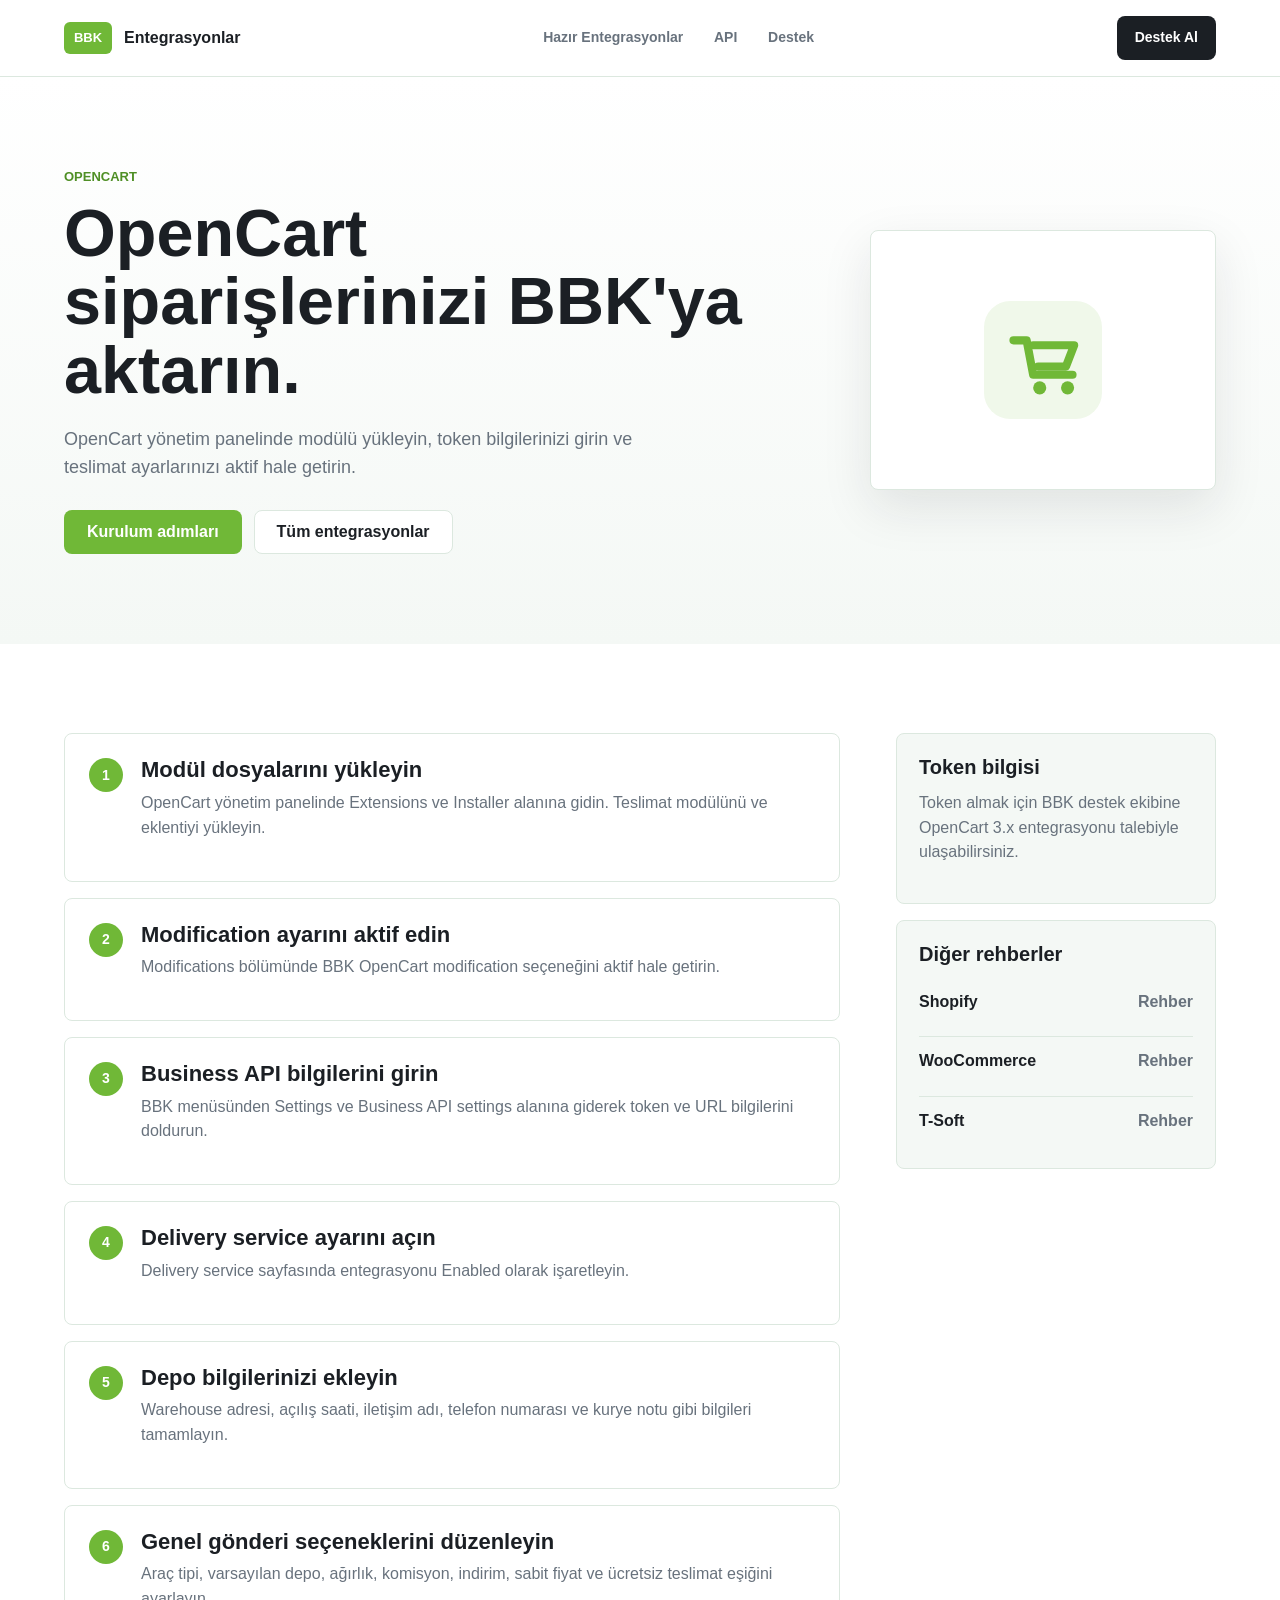
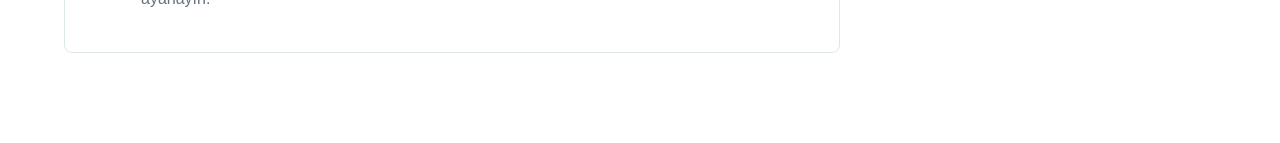
==== opencart.html @ 5afe287a "Add files via upload" ====
<!doctype html>
<html lang="tr">
  <head>
    <meta charset="UTF-8" />
    <meta name="viewport" content="width=device-width, initial-scale=1.0" />
    <title>OpenCart Kurulum Rehberi | BBK Entegrasyonlar</title>
    <meta name="description" content="OpenCart mağazanızı BBK ile bağlamak için sade kurulum rehberi." />
    <link rel="stylesheet" href="styles.css" />
  </head>
  <body>
    <header class="site-header">
      <a class="brand" href="index.html" aria-label="BBK Entegrasyonlar ana sayfa">
        <span class="brand-mark">BBK</span>
        <span>Entegrasyonlar</span>
      </a>
      <nav class="main-nav" aria-label="Ana navigasyon">
        <a href="index.html#ready-integrations">Hazır Entegrasyonlar</a>
        <a href="index.html#api">API</a>
        <a href="index.html#support">Destek</a>
      </nav>
      <a class="header-action" href="index.html#support">Destek Al</a>
    </header>

    <main>
      <section class="guide-hero">
        <div class="guide-hero-copy">
          <p class="eyebrow">OpenCart</p>
          <h1>OpenCart siparişlerinizi BBK'ya aktarın.</h1>
          <p class="hero-lede">
            OpenCart yönetim panelinde modülü yükleyin, token bilgilerinizi girin ve
            teslimat ayarlarınızı aktif hale getirin.
          </p>
          <div class="hero-actions">
            <a class="button primary" href="#steps">Kurulum adımları</a>
            <a class="button secondary" href="index.html">Tüm entegrasyonlar</a>
          </div>
        </div>
        <div class="guide-logo-card">
          <img src="assets/logos/opencart.svg" alt="OpenCart" />
        </div>
      </section>

      <section class="guide-layout" id="steps">
        <ol class="guide-steps">
          <li>
            <h2>Modül dosyalarını yükleyin</h2>
            <p>OpenCart yönetim panelinde Extensions ve Installer alanına gidin. Teslimat modülünü ve eklentiyi yükleyin.</p>
          </li>
          <li>
            <h2>Modification ayarını aktif edin</h2>
            <p>Modifications bölümünde BBK OpenCart modification seçeneğini aktif hale getirin.</p>
          </li>
          <li>
            <h2>Business API bilgilerini girin</h2>
            <p>BBK menüsünden Settings ve Business API settings alanına giderek token ve URL bilgilerini doldurun.</p>
          </li>
          <li>
            <h2>Delivery service ayarını açın</h2>
            <p>Delivery service sayfasında entegrasyonu Enabled olarak işaretleyin.</p>
          </li>
          <li>
            <h2>Depo bilgilerinizi ekleyin</h2>
            <p>Warehouse adresi, açılış saati, iletişim adı, telefon numarası ve kurye notu gibi bilgileri tamamlayın.</p>
          </li>
          <li>
            <h2>Genel gönderi seçeneklerini düzenleyin</h2>
            <p>Araç tipi, varsayılan depo, ağırlık, komisyon, indirim, sabit fiyat ve ücretsiz teslimat eşiğini ayarlayın.</p>
          </li>
        </ol>
        <aside class="guide-side">
          <div class="guide-note">
            <h2>Token bilgisi</h2>
            <p>Token almak için BBK destek ekibine OpenCart 3.x entegrasyonu talebiyle ulaşabilirsiniz.</p>
          </div>
          <div class="related-guides">
            <h2>Diğer rehberler</h2>
            <nav aria-label="Diğer rehberler">
              <a href="shopify.html">Shopify <span>Rehber</span></a>
              <a href="woocommerce.html">WooCommerce <span>Rehber</span></a>
              <a href="t-soft.html">T-Soft <span>Rehber</span></a>
            </nav>
          </div>
        </aside>
      </section>
    </main>
  </body>
</html>
---- styles.css ----
:root {
  --ink: #1b1f24;
  --muted: #68727d;
  --paper: #ffffff;
  --soft: #f4f8f5;
  --line: #dce8df;
  --green: #70B837;
  --green-dark: #4f8f25;
  --green-soft: #f0f8ea;
  --shadow: 0 18px 50px rgba(26, 31, 36, 0.1);
}

* {
  box-sizing: border-box;
}

html {
  scroll-behavior: smooth;
}

body {
  margin: 0;
  color: var(--ink);
  background: var(--soft);
  font-family: Arial, Helvetica, sans-serif;
  line-height: 1.55;
}

a {
  color: inherit;
  text-decoration: none;
}

.site-header {
  position: sticky;
  top: 0;
  z-index: 10;
  display: flex;
  align-items: center;
  justify-content: space-between;
  gap: 24px;
  min-height: 74px;
  padding: 16px clamp(20px, 5vw, 72px);
  border-bottom: 1px solid var(--line);
  background: rgba(255, 255, 255, 0.94);
  backdrop-filter: blur(12px);
}

.brand {
  display: inline-flex;
  align-items: center;
  gap: 12px;
  font-weight: 800;
  white-space: nowrap;
}

.brand-mark {
  display: grid;
  width: 48px;
  height: 32px;
  place-items: center;
  border-radius: 6px;
  background: var(--green);
  color: #fff;
  font-size: 13px;
}

.main-nav {
  display: flex;
  gap: clamp(16px, 2.4vw, 32px);
  color: var(--muted);
  font-size: 14px;
  font-weight: 700;
}

.main-nav a:hover {
  color: var(--ink);
}

.header-action,
.button {
  display: inline-flex;
  min-height: 44px;
  align-items: center;
  justify-content: center;
  border-radius: 8px;
  font-weight: 800;
}

.header-action {
  padding: 0 18px;
  background: var(--ink);
  color: #fff;
  font-size: 14px;
}

.button {
  padding: 0 22px;
  border: 1px solid transparent;
}

.button.primary {
  background: var(--green);
  color: #fff;
}

.button.secondary {
  border-color: var(--line);
  background: #fff;
}

.hero {
  display: grid;
  grid-template-columns: minmax(0, 0.98fr) minmax(320px, 0.72fr);
  gap: clamp(32px, 6vw, 82px);
  align-items: center;
  padding: clamp(52px, 8vw, 112px) clamp(20px, 5vw, 72px);
  background: linear-gradient(180deg, #fff 0%, var(--soft) 100%);
}

.hero-copy {
  max-width: 720px;
}

.eyebrow {
  margin: 0 0 12px;
  color: var(--green-dark);
  font-size: 13px;
  font-weight: 800;
  letter-spacing: 0;
  text-transform: uppercase;
}

h1,
h2,
p {
  margin-top: 0;
}

h1 {
  max-width: 680px;
  margin-bottom: 22px;
  font-size: clamp(40px, 5.2vw, 72px);
  line-height: 1.03;
  letter-spacing: 0;
}

h2 {
  margin-bottom: 16px;
  font-size: clamp(28px, 3.5vw, 44px);
  line-height: 1.12;
  letter-spacing: 0;
}

.hero-lede,
.section-heading p,
.api-copy p,
.support p {
  color: var(--muted);
  font-size: 18px;
}

.hero-lede {
  max-width: 620px;
  margin-bottom: 28px;
}

.hero-actions {
  display: flex;
  flex-wrap: wrap;
  gap: 12px;
}

.hero-panel,
.integration-card,
.api-card {
  border: 1px solid var(--line);
  border-radius: 8px;
  background: var(--paper);
  box-shadow: var(--shadow);
}

.hero-panel {
  padding: 24px;
}

.panel-header {
  display: flex;
  justify-content: space-between;
  gap: 16px;
  margin-bottom: 20px;
  padding-bottom: 18px;
  border-bottom: 1px solid var(--line);
}

.panel-header span {
  color: var(--muted);
  font-size: 14px;
  font-weight: 700;
}

.panel-header strong {
  color: var(--green);
}

.hero-panel ul {
  display: grid;
  gap: 12px;
  margin: 0;
  padding: 0;
  list-style: none;
}

.hero-panel li a {
  display: flex;
  align-items: center;
  justify-content: space-between;
  gap: 16px;
  padding: 14px;
  border-radius: 8px;
  background: var(--green-soft);
  transition: transform 0.18s ease;
}

.hero-panel li a:hover {
  transform: translateY(-1px);
}

.hero-panel li span {
  font-weight: 800;
}

.hero-panel small {
  color: var(--muted);
  text-align: right;
}

.ready-integrations,
.api-section,
.support {
  padding: clamp(58px, 8vw, 96px) clamp(20px, 5vw, 72px);
}

.ready-integrations {
  background: #fff;
}

.section-heading {
  max-width: 760px;
  margin-bottom: 32px;
}

.integration-grid {
  display: grid;
  grid-template-columns: repeat(4, minmax(0, 1fr));
  gap: 16px;
}

.integration-card {
  display: block;
  min-height: 190px;
  padding: 24px;
  transition: border-color 0.18s ease, transform 0.18s ease;
}

.integration-card:hover {
  border-color: rgba(112, 184, 55, 0.36);
  transform: translateY(-2px);
}

.integration-card img {
  display: block;
  width: 54px;
  height: 54px;
  margin-bottom: 28px;
}

.integration-grid strong {
  display: block;
  margin-bottom: 10px;
  font-size: 24px;
}

.integration-grid span,
.api-card p {
  color: var(--muted);
}

.api-section {
  display: grid;
  grid-template-columns: minmax(0, 0.8fr) minmax(320px, 0.5fr);
  gap: clamp(28px, 5vw, 72px);
  align-items: center;
  background: var(--soft);
}

.api-copy {
  max-width: 660px;
}

.api-card {
  padding: 28px;
}

.api-card span {
  display: inline-flex;
  margin-bottom: 34px;
  padding: 7px 10px;
  border-radius: 6px;
  background: var(--green-soft);
  color: var(--green);
  font-size: 13px;
  font-weight: 800;
}

.api-card strong {
  display: block;
  margin-bottom: 10px;
  font-size: 28px;
}

.api-card p {
  margin-bottom: 24px;
}

.support {
  display: flex;
  align-items: center;
  justify-content: space-between;
  gap: 28px;
  background: #fff;
}

.support div {
  max-width: 740px;
}

.guide-hero {
  display: grid;
  grid-template-columns: minmax(0, 0.9fr) minmax(280px, 0.42fr);
  gap: clamp(28px, 5vw, 72px);
  align-items: center;
  padding: clamp(48px, 7vw, 92px) clamp(20px, 5vw, 72px);
  background: linear-gradient(180deg, #fff 0%, var(--soft) 100%);
}

.guide-hero-copy {
  max-width: 760px;
}

.guide-hero h1 {
  max-width: 760px;
}

.guide-logo-card {
  display: grid;
  min-height: 260px;
  place-items: center;
  border: 1px solid var(--line);
  border-radius: 8px;
  background: #fff;
  box-shadow: var(--shadow);
}

.guide-logo-card img {
  width: 118px;
  height: 118px;
}

.guide-layout {
  display: grid;
  grid-template-columns: minmax(0, 1fr) 320px;
  gap: clamp(28px, 5vw, 56px);
  align-items: start;
  padding: clamp(54px, 7vw, 90px) clamp(20px, 5vw, 72px);
  background: #fff;
}

.guide-steps {
  display: grid;
  gap: 16px;
  margin: 0;
  padding: 0;
  list-style: none;
  counter-reset: steps;
}

.guide-steps li {
  position: relative;
  padding: 24px 24px 24px 76px;
  border: 1px solid var(--line);
  border-radius: 8px;
  background: #fff;
}

.guide-steps li::before {
  position: absolute;
  top: 24px;
  left: 24px;
  display: grid;
  width: 34px;
  height: 34px;
  place-items: center;
  border-radius: 50%;
  background: var(--green);
  color: #fff;
  content: counter(steps);
  counter-increment: steps;
  font-size: 14px;
  font-weight: 800;
}

.guide-steps h2 {
  margin-bottom: 8px;
  font-size: 22px;
}

.guide-steps p,
.guide-note p,
.related-guides a span {
  color: var(--muted);
}

.guide-side {
  display: grid;
  gap: 16px;
}

.guide-note,
.related-guides {
  padding: 22px;
  border: 1px solid var(--line);
  border-radius: 8px;
  background: var(--soft);
}

.guide-note h2,
.related-guides h2 {
  margin-bottom: 12px;
  font-size: 20px;
}

.related-guides nav {
  display: grid;
  gap: 10px;
}

.related-guides a {
  display: flex;
  align-items: center;
  justify-content: space-between;
  gap: 12px;
  padding: 12px 0;
  border-top: 1px solid var(--line);
  font-weight: 800;
}

.related-guides a:first-child {
  border-top: 0;
}

.site-footer {
  display: flex;
  align-items: center;
  justify-content: space-between;
  gap: 20px;
  padding: 28px clamp(20px, 5vw, 72px);
  border-top: 1px solid var(--line);
  background: var(--ink);
  color: #fff;
}

.site-footer span {
  font-weight: 800;
}

.site-footer nav {
  display: flex;
  gap: 22px;
  color: rgba(255, 255, 255, 0.74);
  font-size: 14px;
}

@media (max-width: 980px) {
  .hero,
  .api-section,
  .guide-hero,
  .guide-layout {
    grid-template-columns: 1fr;
  }

  .integration-grid {
    grid-template-columns: repeat(2, minmax(0, 1fr));
  }
}

@media (max-width: 720px) {
  .site-header {
    position: static;
    align-items: stretch;
    flex-direction: column;
  }

  .main-nav {
    overflow-x: auto;
    padding-bottom: 4px;
  }

  .header-action,
  .button,
  .support .button {
    width: 100%;
  }

  h1 {
    font-size: 42px;
  }

  .hero-actions,
  .support,
  .site-footer {
    align-items: stretch;
    flex-direction: column;
  }

  .integration-grid {
    grid-template-columns: 1fr;
  }

  .hero-panel li a {
    align-items: flex-start;
    flex-direction: column;
    gap: 4px;
  }

  .hero-panel small {
    text-align: left;
  }

  .site-footer nav {
    flex-wrap: wrap;
  }

  .guide-steps li {
    padding: 72px 20px 22px;
  }

  .guide-steps li::before {
    left: 20px;
  }
}
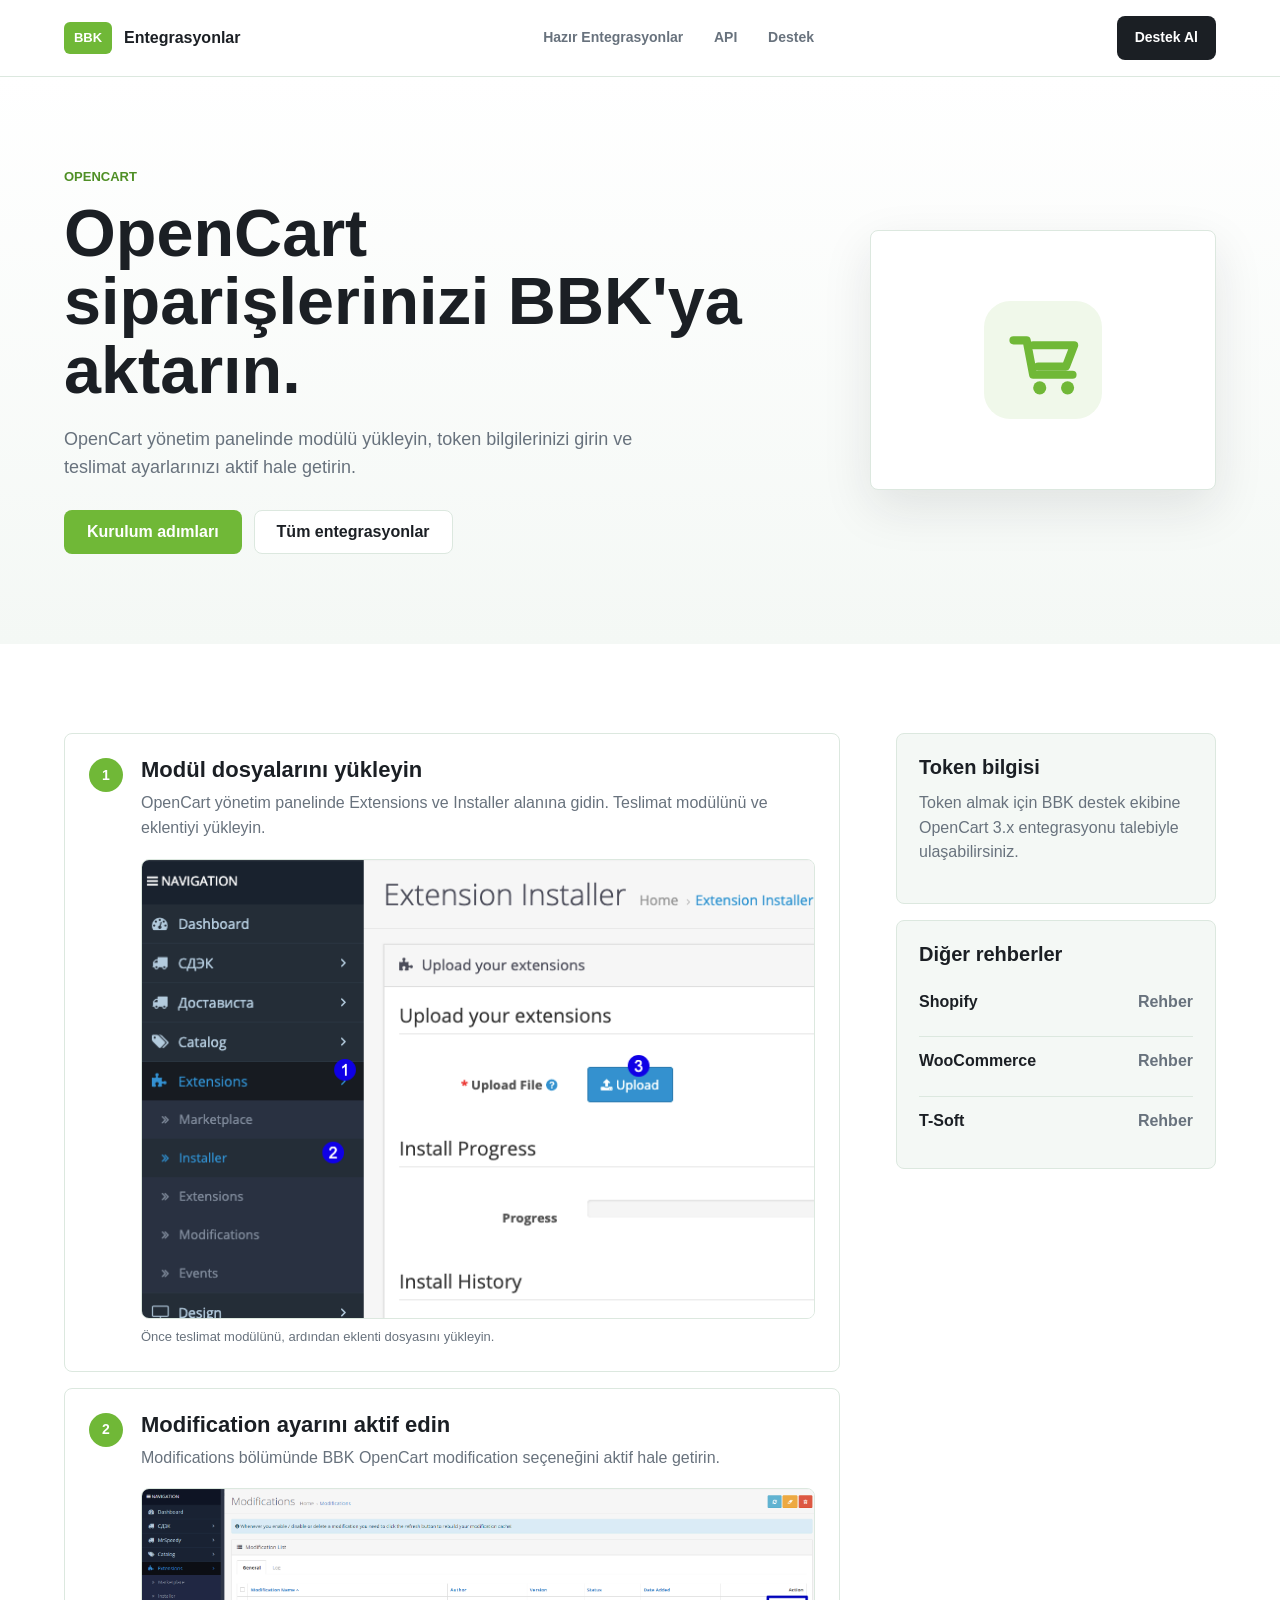
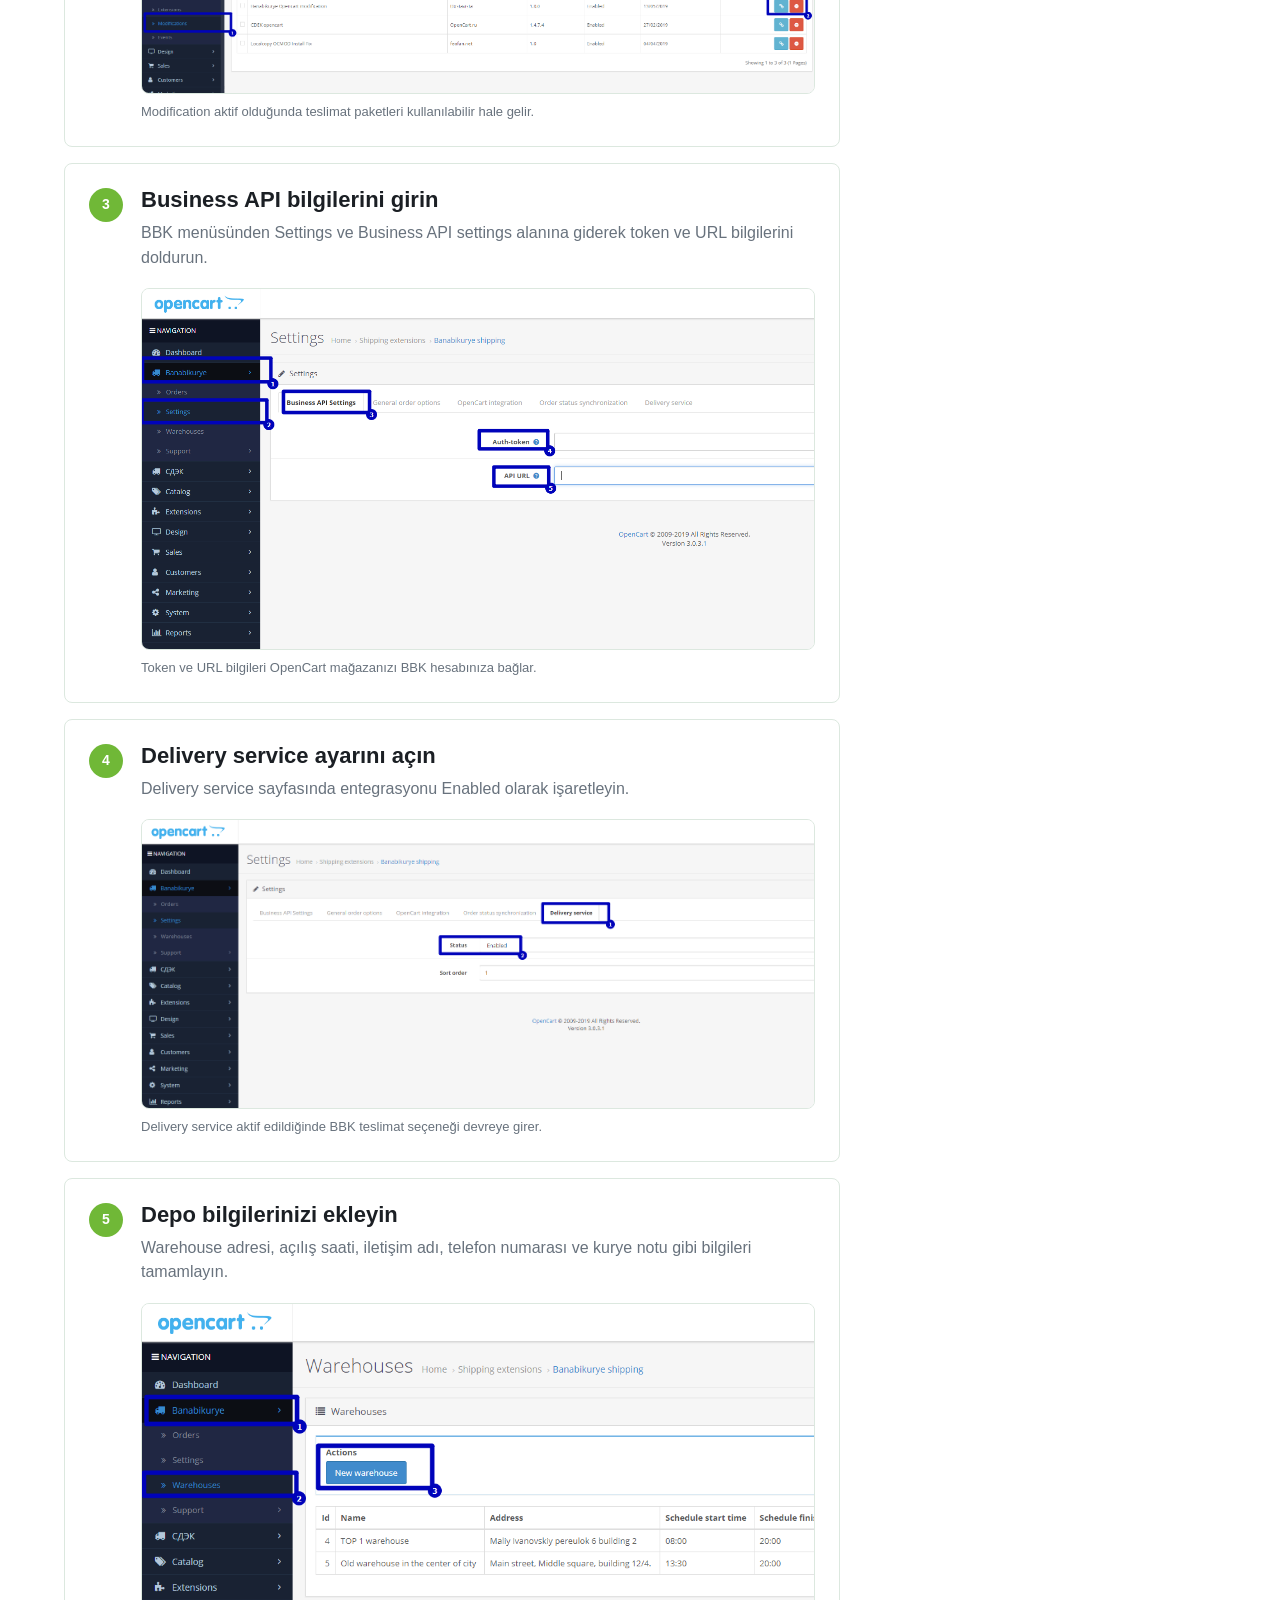
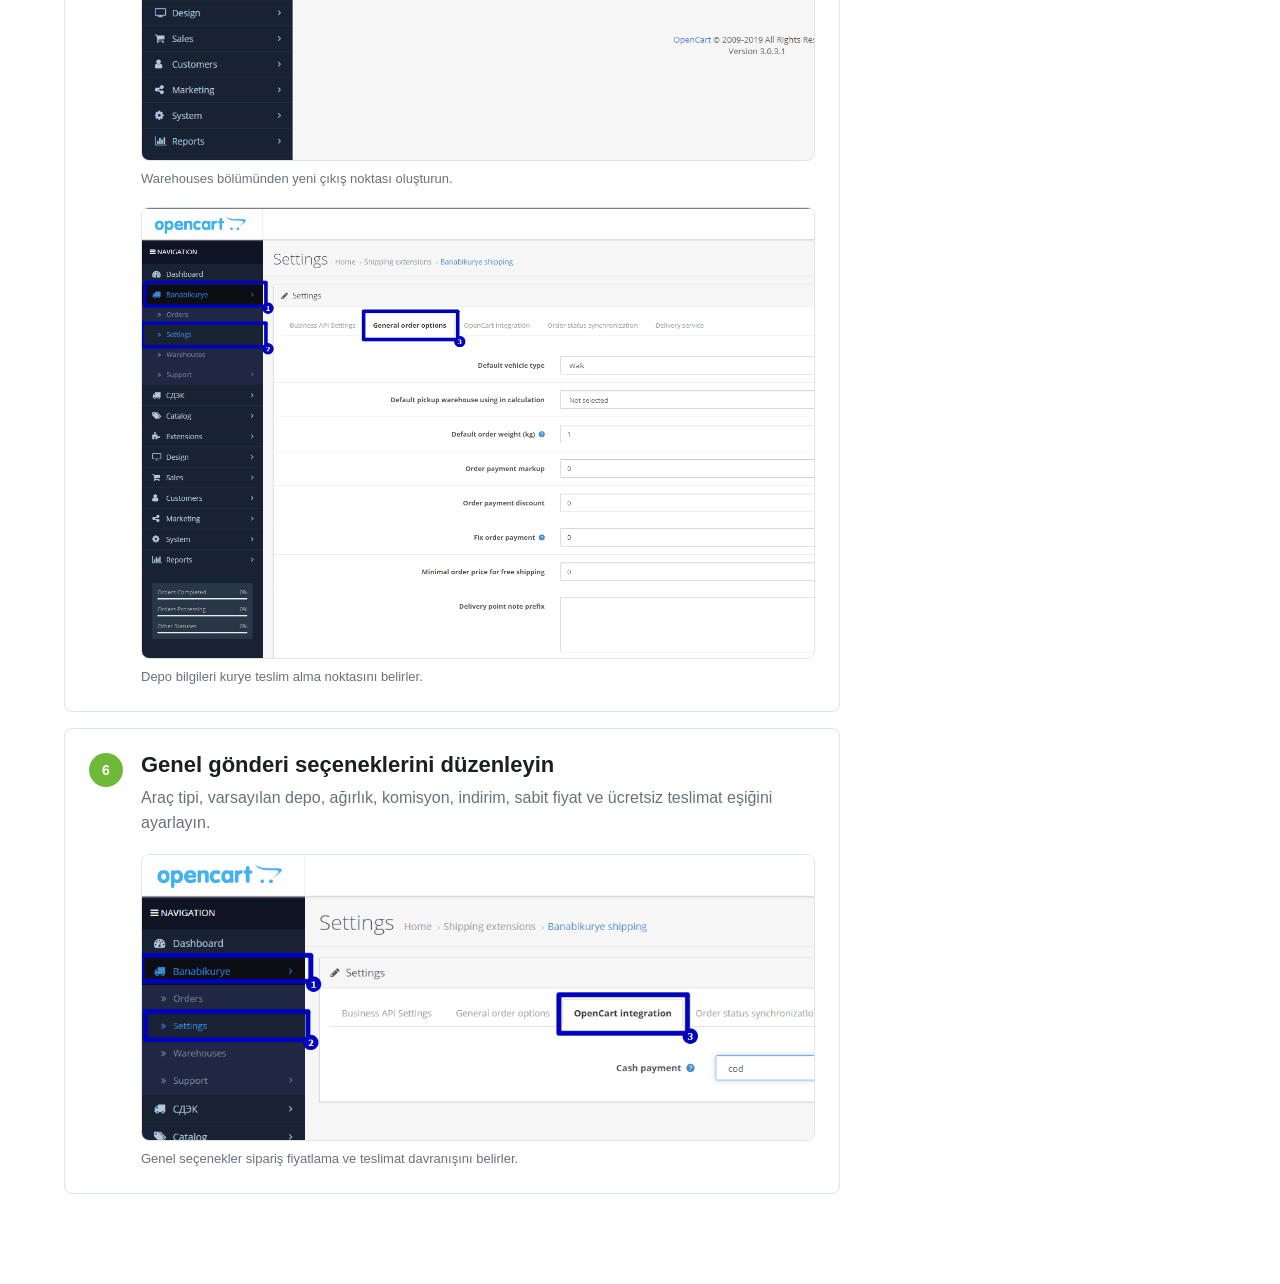
==== commit 9197f634: "Add files via upload" ====
--- a/opencart.html
+++ b/opencart.html
@@ -45,26 +45,54 @@
           <li>
             <h2>Modül dosyalarını yükleyin</h2>
             <p>OpenCart yönetim panelinde Extensions ve Installer alanına gidin. Teslimat modülünü ve eklentiyi yükleyin.</p>
+            <figure class="step-image">
+              <img src="assets/guides/opencart-01-installer.png" alt="OpenCart Extensions ve Installer ekranı" />
+              <figcaption>Önce teslimat modülünü, ardından eklenti dosyasını yükleyin.</figcaption>
+            </figure>
           </li>
           <li>
             <h2>Modification ayarını aktif edin</h2>
             <p>Modifications bölümünde BBK OpenCart modification seçeneğini aktif hale getirin.</p>
+            <figure class="step-image">
+              <img src="assets/guides/opencart-02-modification.png" alt="OpenCart Banabikurye modification aktif etme ekranı" />
+              <figcaption>Modification aktif olduğunda teslimat paketleri kullanılabilir hale gelir.</figcaption>
+            </figure>
           </li>
           <li>
             <h2>Business API bilgilerini girin</h2>
             <p>BBK menüsünden Settings ve Business API settings alanına giderek token ve URL bilgilerini doldurun.</p>
+            <figure class="step-image">
+              <img src="assets/guides/opencart-03-api-settings.png" alt="OpenCart Banabikurye Business API settings ekranı" />
+              <figcaption>Token ve URL bilgileri OpenCart mağazanızı BBK hesabınıza bağlar.</figcaption>
+            </figure>
           </li>
           <li>
             <h2>Delivery service ayarını açın</h2>
             <p>Delivery service sayfasında entegrasyonu Enabled olarak işaretleyin.</p>
+            <figure class="step-image">
+              <img src="assets/guides/opencart-04-delivery-service.png" alt="OpenCart Delivery service Enabled ekranı" />
+              <figcaption>Delivery service aktif edildiğinde BBK teslimat seçeneği devreye girer.</figcaption>
+            </figure>
           </li>
           <li>
             <h2>Depo bilgilerinizi ekleyin</h2>
             <p>Warehouse adresi, açılış saati, iletişim adı, telefon numarası ve kurye notu gibi bilgileri tamamlayın.</p>
+            <figure class="step-image">
+              <img src="assets/guides/opencart-05-warehouses.png" alt="OpenCart Banabikurye warehouses ekranı" />
+              <figcaption>Warehouses bölümünden yeni çıkış noktası oluşturun.</figcaption>
+            </figure>
+            <figure class="step-image">
+              <img src="assets/guides/opencart-06-new-warehouse.png" alt="OpenCart new warehouse depo bilgileri ekranı" />
+              <figcaption>Depo bilgileri kurye teslim alma noktasını belirler.</figcaption>
+            </figure>
           </li>
           <li>
             <h2>Genel gönderi seçeneklerini düzenleyin</h2>
             <p>Araç tipi, varsayılan depo, ağırlık, komisyon, indirim, sabit fiyat ve ücretsiz teslimat eşiğini ayarlayın.</p>
+            <figure class="step-image">
+              <img src="assets/guides/opencart-07-general-options.png" alt="OpenCart gönderi genel seçenekleri ekranı" />
+              <figcaption>Genel seçenekler sipariş fiyatlama ve teslimat davranışını belirler.</figcaption>
+            </figure>
           </li>
         </ol>
         <aside class="guide-side">
--- a/styles.css
+++ b/styles.css
@@ -421,6 +421,26 @@
   color: var(--muted);
 }
 
+.step-image {
+  margin: 18px 0 0;
+}
+
+.step-image img {
+  display: block;
+  width: 100%;
+  max-height: 560px;
+  object-fit: contain;
+  border: 1px solid var(--line);
+  border-radius: 8px;
+  background: #fff;
+}
+
+.step-image figcaption {
+  margin-top: 8px;
+  color: var(--muted);
+  font-size: 13px;
+}
+
 .guide-side {
   display: grid;
   gap: 16px;
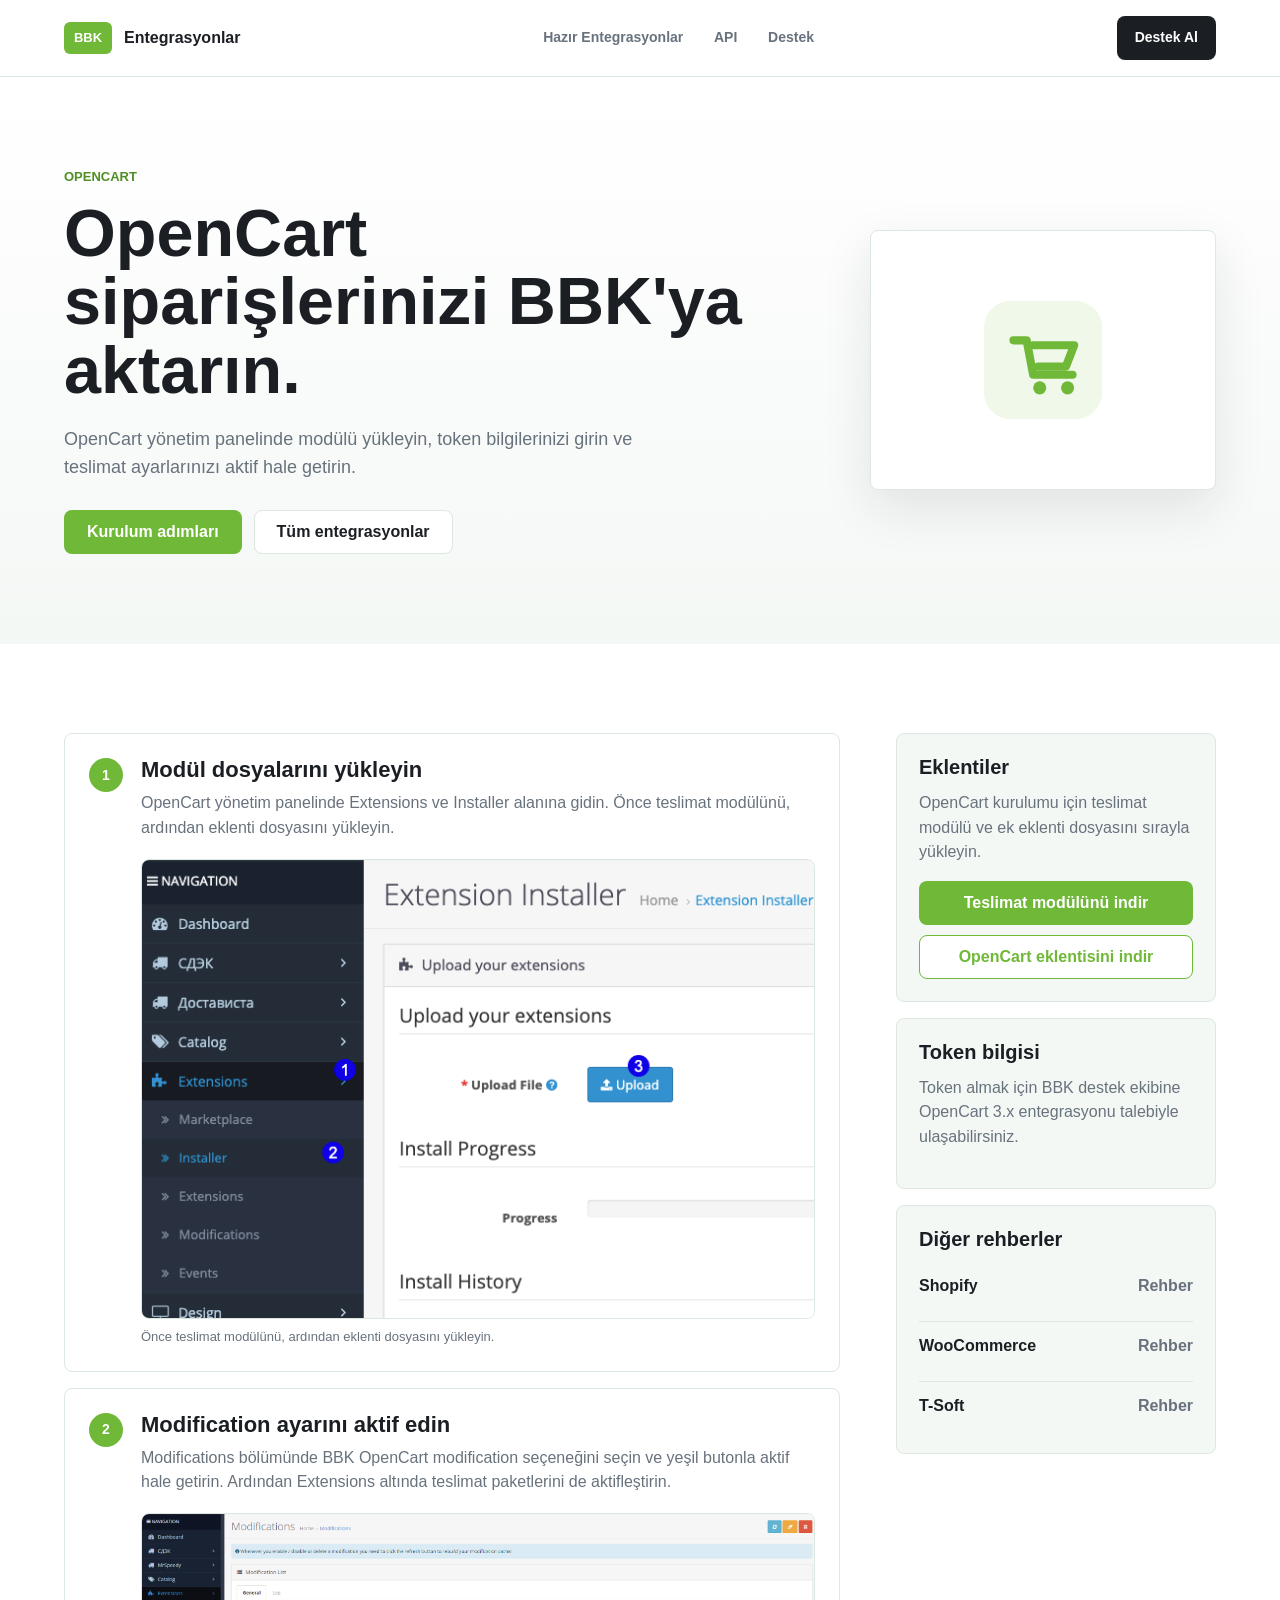
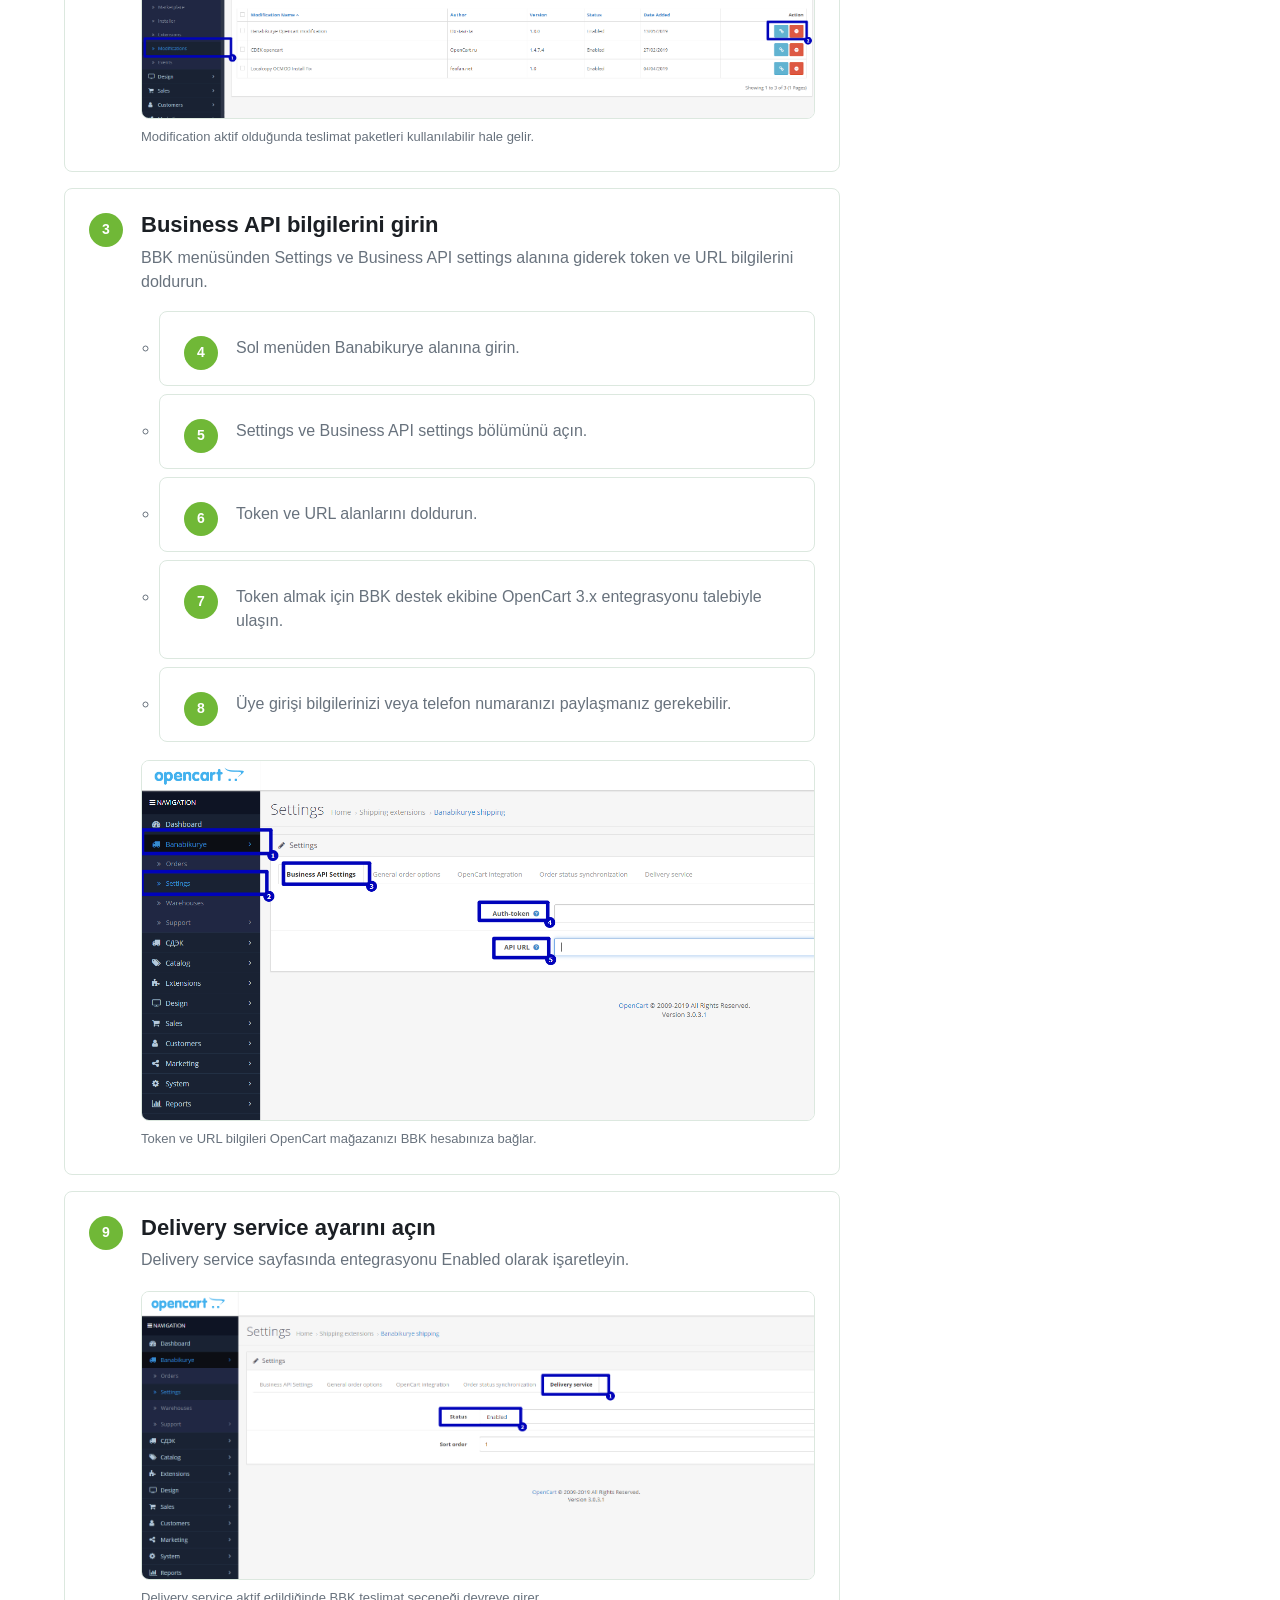
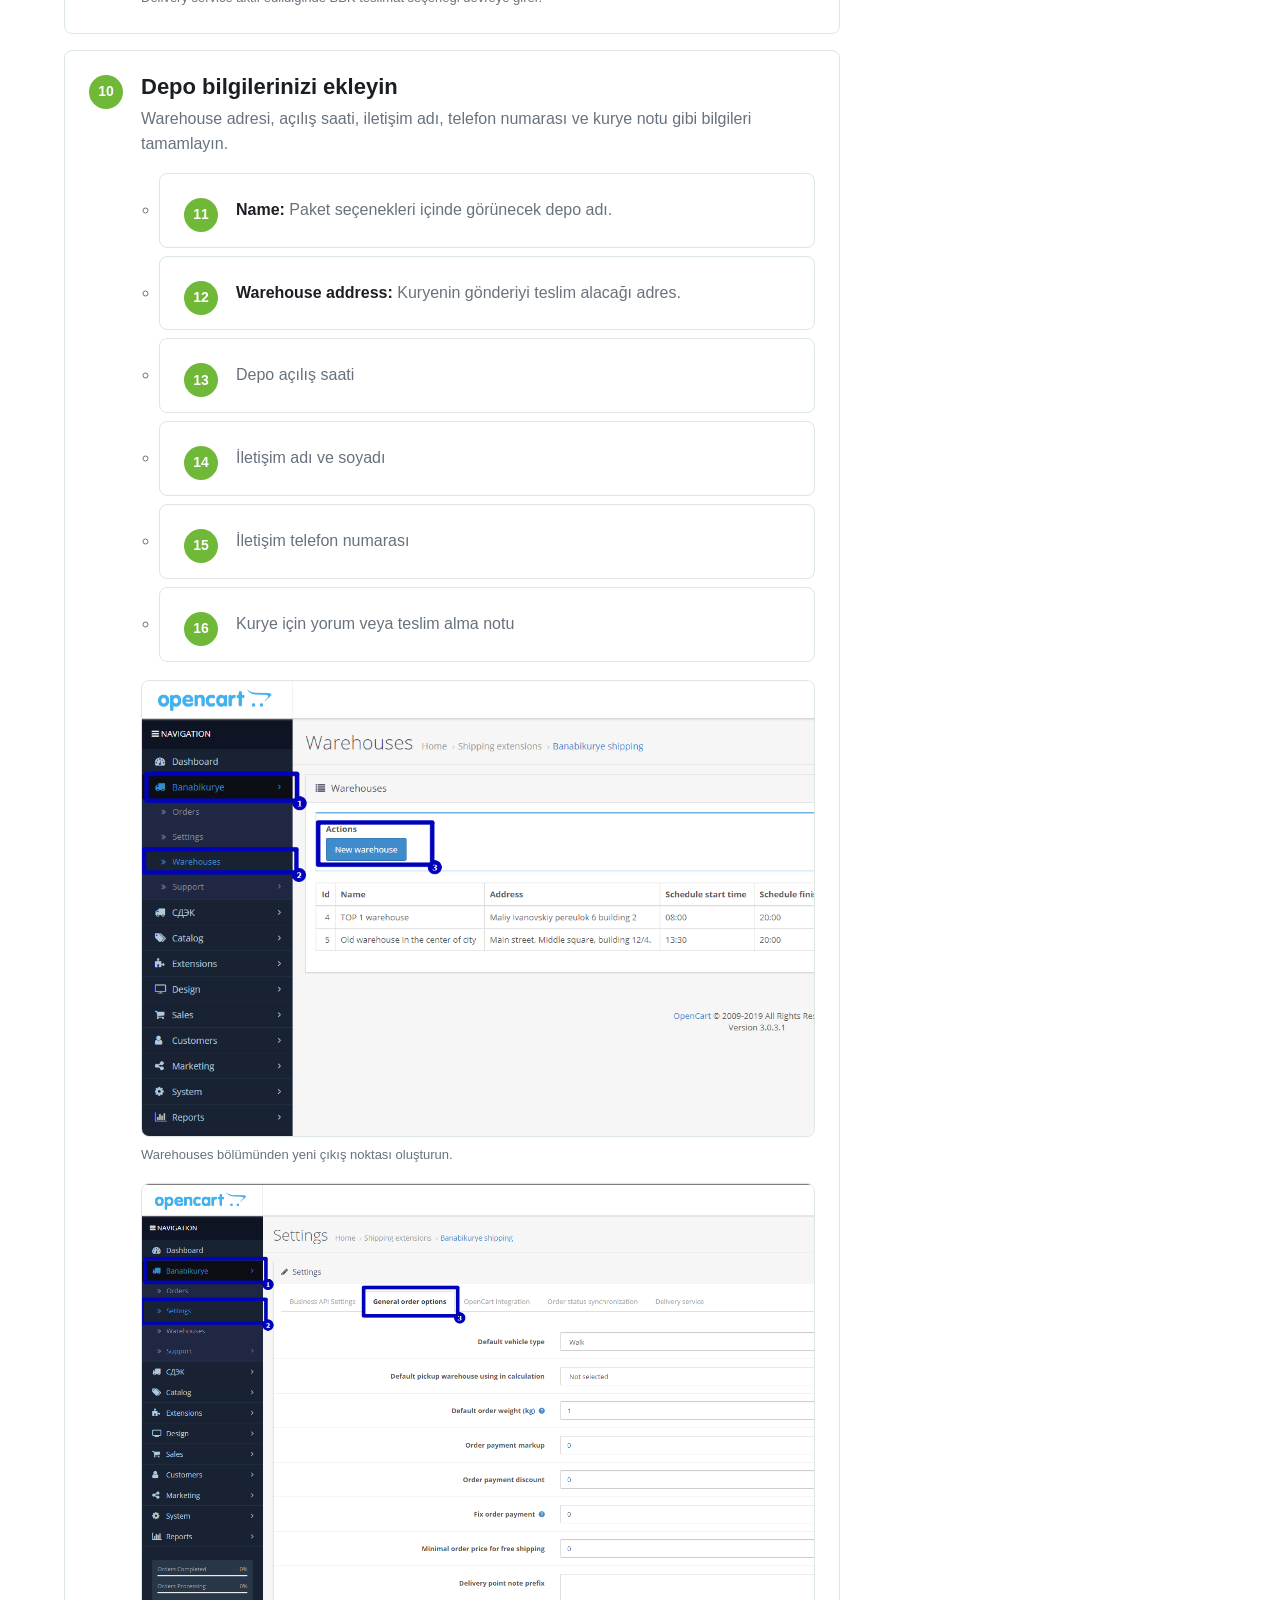
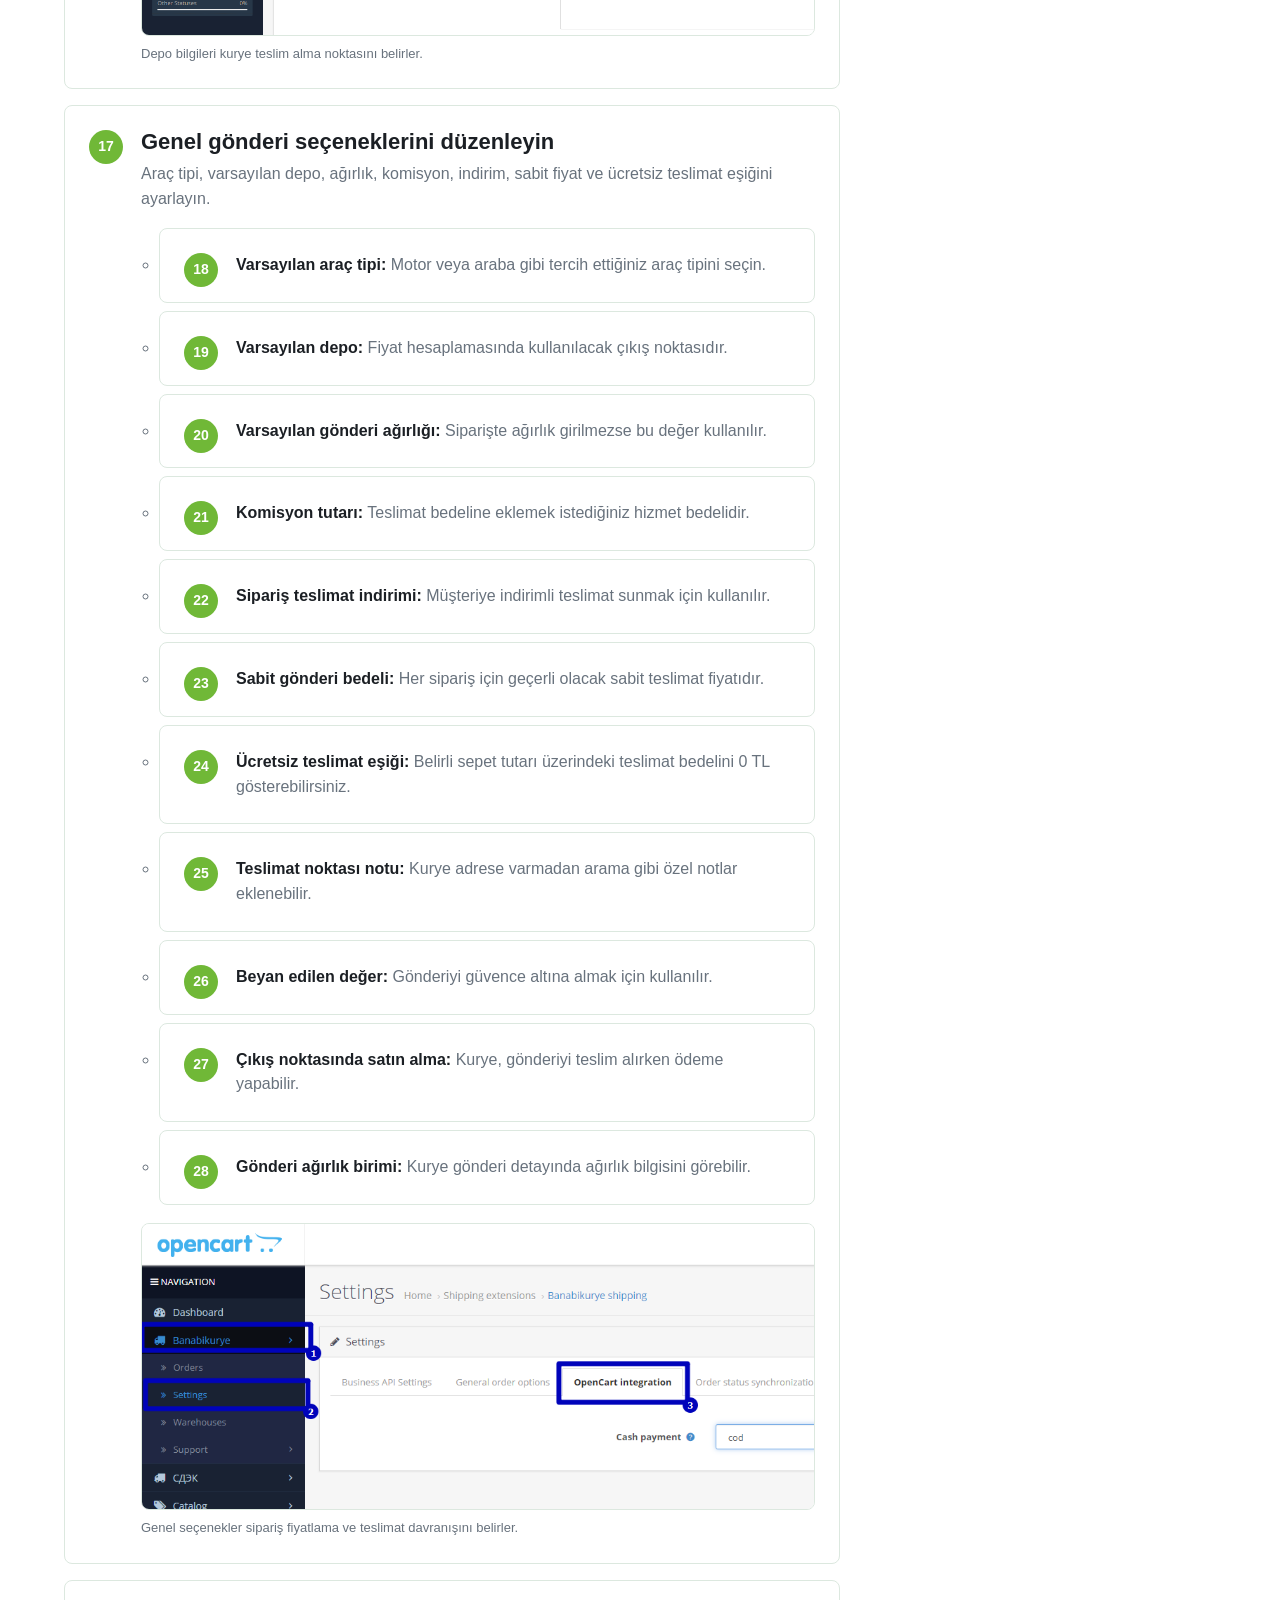
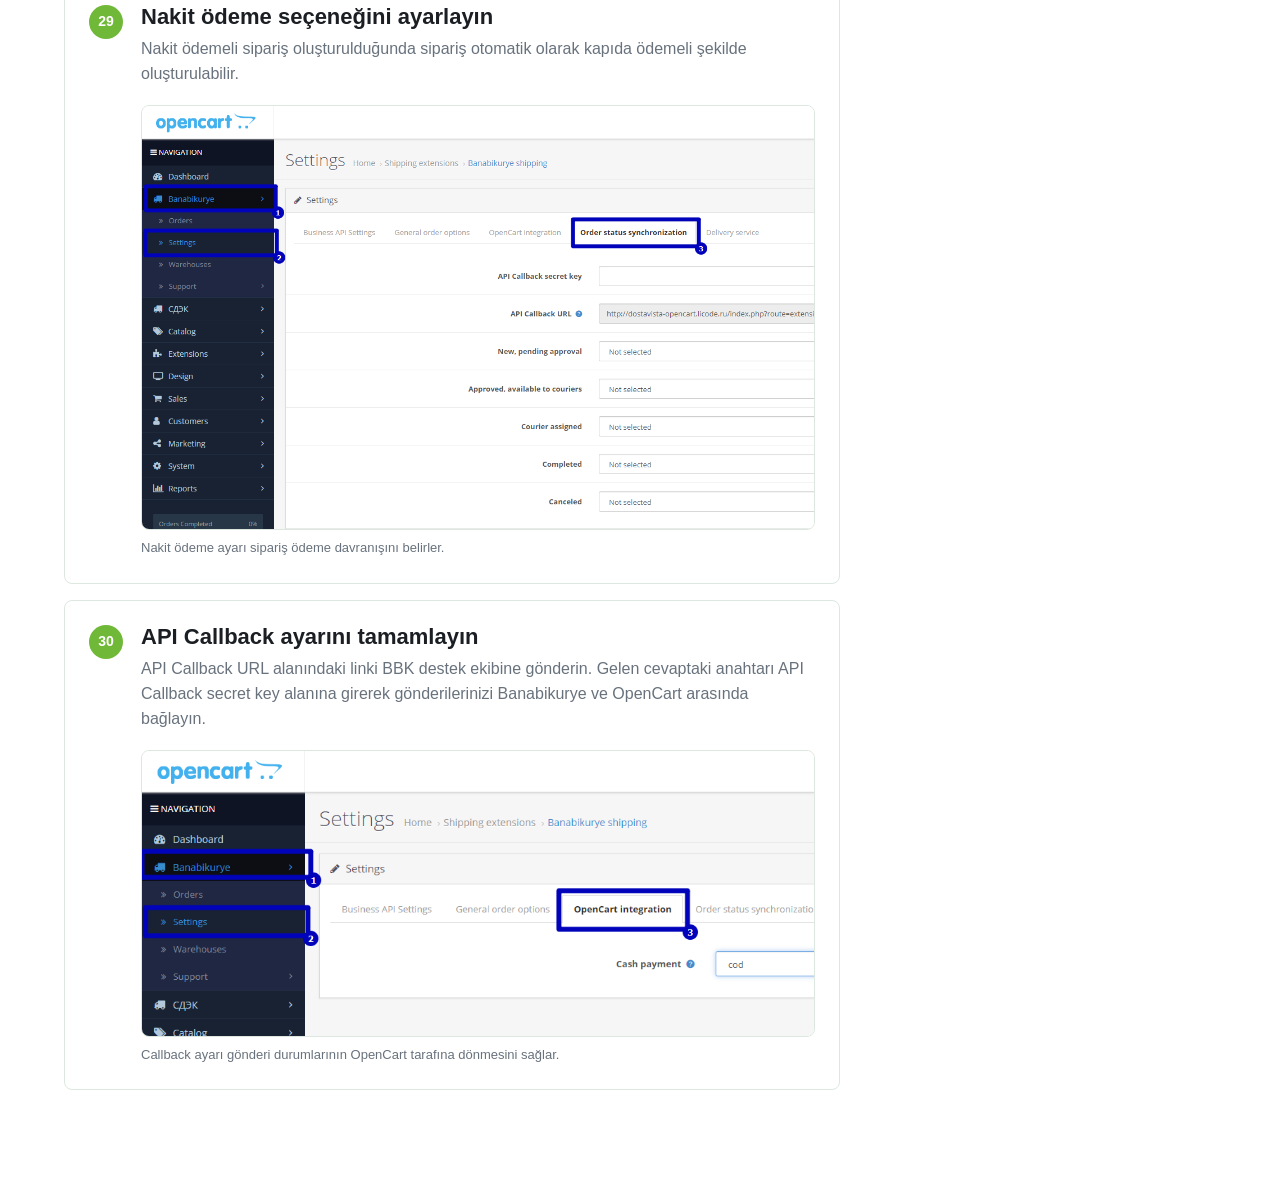
==== commit b03b8677: "Add files via upload" ====
--- a/opencart.html
+++ b/opencart.html
@@ -44,7 +44,7 @@
         <ol class="guide-steps">
           <li>
             <h2>Modül dosyalarını yükleyin</h2>
-            <p>OpenCart yönetim panelinde Extensions ve Installer alanına gidin. Teslimat modülünü ve eklentiyi yükleyin.</p>
+            <p>OpenCart yönetim panelinde Extensions ve Installer alanına gidin. Önce teslimat modülünü, ardından eklenti dosyasını yükleyin.</p>
             <figure class="step-image">
               <img src="assets/guides/opencart-01-installer.png" alt="OpenCart Extensions ve Installer ekranı" />
               <figcaption>Önce teslimat modülünü, ardından eklenti dosyasını yükleyin.</figcaption>
@@ -52,7 +52,7 @@
           </li>
           <li>
             <h2>Modification ayarını aktif edin</h2>
-            <p>Modifications bölümünde BBK OpenCart modification seçeneğini aktif hale getirin.</p>
+            <p>Modifications bölümünde BBK OpenCart modification seçeneğini seçin ve yeşil butonla aktif hale getirin. Ardından Extensions altında teslimat paketlerini de aktifleştirin.</p>
             <figure class="step-image">
               <img src="assets/guides/opencart-02-modification.png" alt="OpenCart Banabikurye modification aktif etme ekranı" />
               <figcaption>Modification aktif olduğunda teslimat paketleri kullanılabilir hale gelir.</figcaption>
@@ -61,6 +61,13 @@
           <li>
             <h2>Business API bilgilerini girin</h2>
             <p>BBK menüsünden Settings ve Business API settings alanına giderek token ve URL bilgilerini doldurun.</p>
+            <ul class="detail-list">
+              <li>Sol menüden Banabikurye alanına girin.</li>
+              <li>Settings ve Business API settings bölümünü açın.</li>
+              <li>Token ve URL alanlarını doldurun.</li>
+              <li>Token almak için BBK destek ekibine OpenCart 3.x entegrasyonu talebiyle ulaşın.</li>
+              <li>Üye girişi bilgilerinizi veya telefon numaranızı paylaşmanız gerekebilir.</li>
+            </ul>
             <figure class="step-image">
               <img src="assets/guides/opencart-03-api-settings.png" alt="OpenCart Banabikurye Business API settings ekranı" />
               <figcaption>Token ve URL bilgileri OpenCart mağazanızı BBK hesabınıza bağlar.</figcaption>
@@ -77,6 +84,14 @@
           <li>
             <h2>Depo bilgilerinizi ekleyin</h2>
             <p>Warehouse adresi, açılış saati, iletişim adı, telefon numarası ve kurye notu gibi bilgileri tamamlayın.</p>
+            <ul class="detail-list">
+              <li><strong>Name:</strong> Paket seçenekleri içinde görünecek depo adı.</li>
+              <li><strong>Warehouse address:</strong> Kuryenin gönderiyi teslim alacağı adres.</li>
+              <li>Depo açılış saati</li>
+              <li>İletişim adı ve soyadı</li>
+              <li>İletişim telefon numarası</li>
+              <li>Kurye için yorum veya teslim alma notu</li>
+            </ul>
             <figure class="step-image">
               <img src="assets/guides/opencart-05-warehouses.png" alt="OpenCart Banabikurye warehouses ekranı" />
               <figcaption>Warehouses bölümünden yeni çıkış noktası oluşturun.</figcaption>
@@ -89,13 +104,60 @@
           <li>
             <h2>Genel gönderi seçeneklerini düzenleyin</h2>
             <p>Araç tipi, varsayılan depo, ağırlık, komisyon, indirim, sabit fiyat ve ücretsiz teslimat eşiğini ayarlayın.</p>
+            <ul class="detail-list">
+              <li><strong>Varsayılan araç tipi:</strong> Motor veya araba gibi tercih ettiğiniz araç tipini seçin.</li>
+              <li><strong>Varsayılan depo:</strong> Fiyat hesaplamasında kullanılacak çıkış noktasıdır.</li>
+              <li><strong>Varsayılan gönderi ağırlığı:</strong> Siparişte ağırlık girilmezse bu değer kullanılır.</li>
+              <li><strong>Komisyon tutarı:</strong> Teslimat bedeline eklemek istediğiniz hizmet bedelidir.</li>
+              <li><strong>Sipariş teslimat indirimi:</strong> Müşteriye indirimli teslimat sunmak için kullanılır.</li>
+              <li><strong>Sabit gönderi bedeli:</strong> Her sipariş için geçerli olacak sabit teslimat fiyatıdır.</li>
+              <li><strong>Ücretsiz teslimat eşiği:</strong> Belirli sepet tutarı üzerindeki teslimat bedelini 0 TL gösterebilirsiniz.</li>
+              <li><strong>Teslimat noktası notu:</strong> Kurye adrese varmadan arama gibi özel notlar eklenebilir.</li>
+              <li><strong>Beyan edilen değer:</strong> Gönderiyi güvence altına almak için kullanılır.</li>
+              <li><strong>Çıkış noktasında satın alma:</strong> Kurye, gönderiyi teslim alırken ödeme yapabilir.</li>
+              <li><strong>Gönderi ağırlık birimi:</strong> Kurye gönderi detayında ağırlık bilgisini görebilir.</li>
+            </ul>
             <figure class="step-image">
               <img src="assets/guides/opencart-07-general-options.png" alt="OpenCart gönderi genel seçenekleri ekranı" />
               <figcaption>Genel seçenekler sipariş fiyatlama ve teslimat davranışını belirler.</figcaption>
             </figure>
           </li>
+          <li>
+            <h2>Nakit ödeme seçeneğini ayarlayın</h2>
+            <p>Nakit ödemeli sipariş oluşturulduğunda sipariş otomatik olarak kapıda ödemeli şekilde oluşturulabilir.</p>
+            <figure class="step-image">
+              <img src="assets/guides/opencart-08-cash-payment.png" alt="OpenCart nakit ödeme seçeneği ekranı" />
+              <figcaption>Nakit ödeme ayarı sipariş ödeme davranışını belirler.</figcaption>
+            </figure>
+          </li>
+          <li>
+            <h2>API Callback ayarını tamamlayın</h2>
+            <p>API Callback URL alanındaki linki BBK destek ekibine gönderin. Gelen cevaptaki anahtarı API Callback secret key alanına girerek gönderilerinizi Banabikurye ve OpenCart arasında bağlayın.</p>
+            <figure class="step-image">
+              <img src="assets/guides/opencart-09-callback.png" alt="OpenCart API Callback URL ve secret key ekranı" />
+              <figcaption>Callback ayarı gönderi durumlarının OpenCart tarafına dönmesini sağlar.</figcaption>
+            </figure>
+          </li>
         </ol>
         <aside class="guide-side">
+          <div class="download-box">
+            <h2>Eklentiler</h2>
+            <p>OpenCart kurulumu için teslimat modülü ve ek eklenti dosyasını sırayla yükleyin.</p>
+            <div class="download-links">
+              <a
+                class="button primary"
+                href="assets/downloads/opencart-delivery-module.ocmod.zip"
+                download
+                >Teslimat modülünü indir</a
+              >
+              <a
+                class="button outline"
+                href="assets/downloads/opencart-localcopy-extension.ocmod.zip"
+                download
+                >OpenCart eklentisini indir</a
+              >
+            </div>
+          </div>
           <div class="guide-note">
             <h2>Token bilgisi</h2>
             <p>Token almak için BBK destek ekibine OpenCart 3.x entegrasyonu talebiyle ulaşabilirsiniz.</p>
--- a/styles.css
+++ b/styles.css
@@ -421,6 +421,18 @@
   color: var(--muted);
 }
 
+.detail-list {
+  display: grid;
+  gap: 8px;
+  margin: 14px 0 0;
+  padding-left: 18px;
+  color: var(--muted);
+}
+
+.detail-list strong {
+  color: var(--ink);
+}
+
 .step-image {
   margin: 18px 0 0;
 }
@@ -447,7 +459,8 @@
 }
 
 .guide-note,
-.related-guides {
+.related-guides,
+.download-box {
   padding: 22px;
   border: 1px solid var(--line);
   border-radius: 8px;
@@ -455,9 +468,30 @@
 }
 
 .guide-note h2,
-.related-guides h2 {
+.related-guides h2,
+.download-box h2 {
   margin-bottom: 12px;
   font-size: 20px;
+}
+
+.download-box p {
+  margin-bottom: 16px;
+  color: var(--muted);
+}
+
+.download-links {
+  display: grid;
+  gap: 10px;
+}
+
+.download-links .button {
+  width: 100%;
+}
+
+.button.outline {
+  border-color: var(--green);
+  background: #fff;
+  color: var(--green);
 }
 
 .related-guides nav {
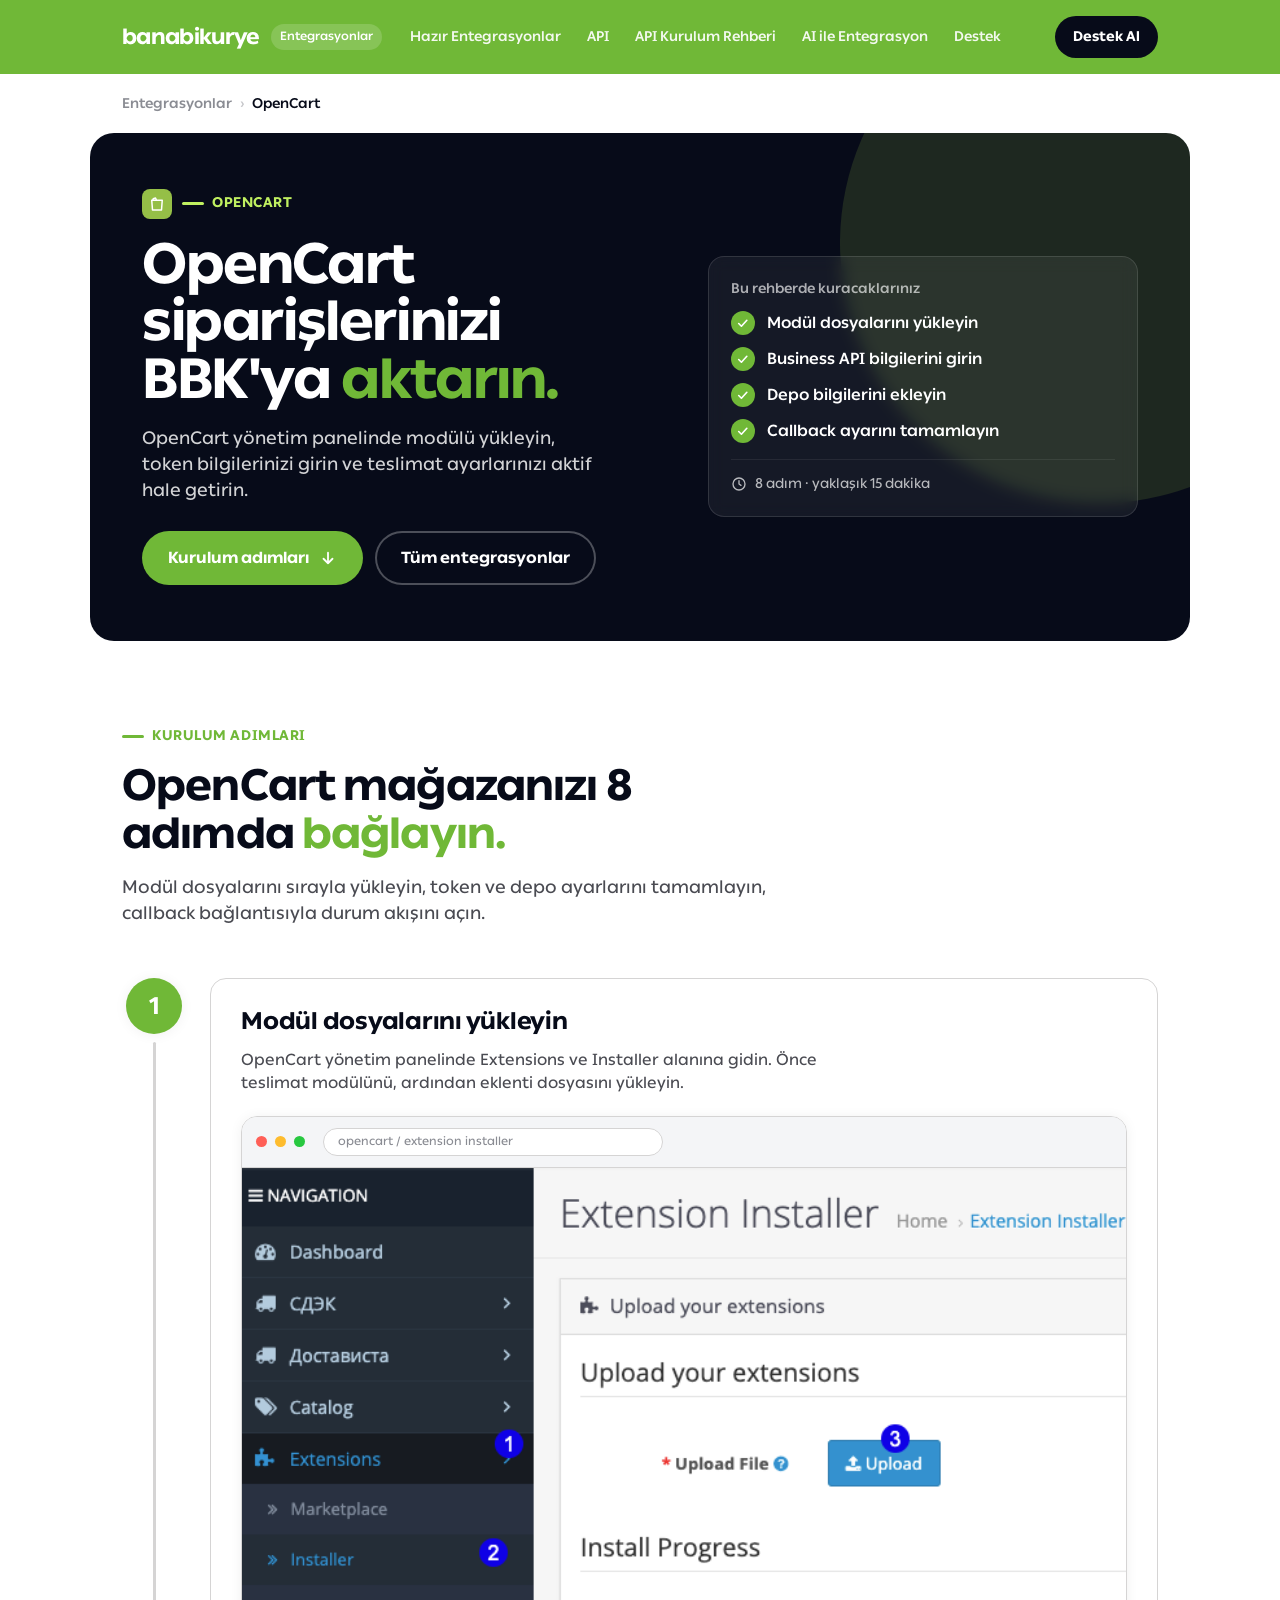
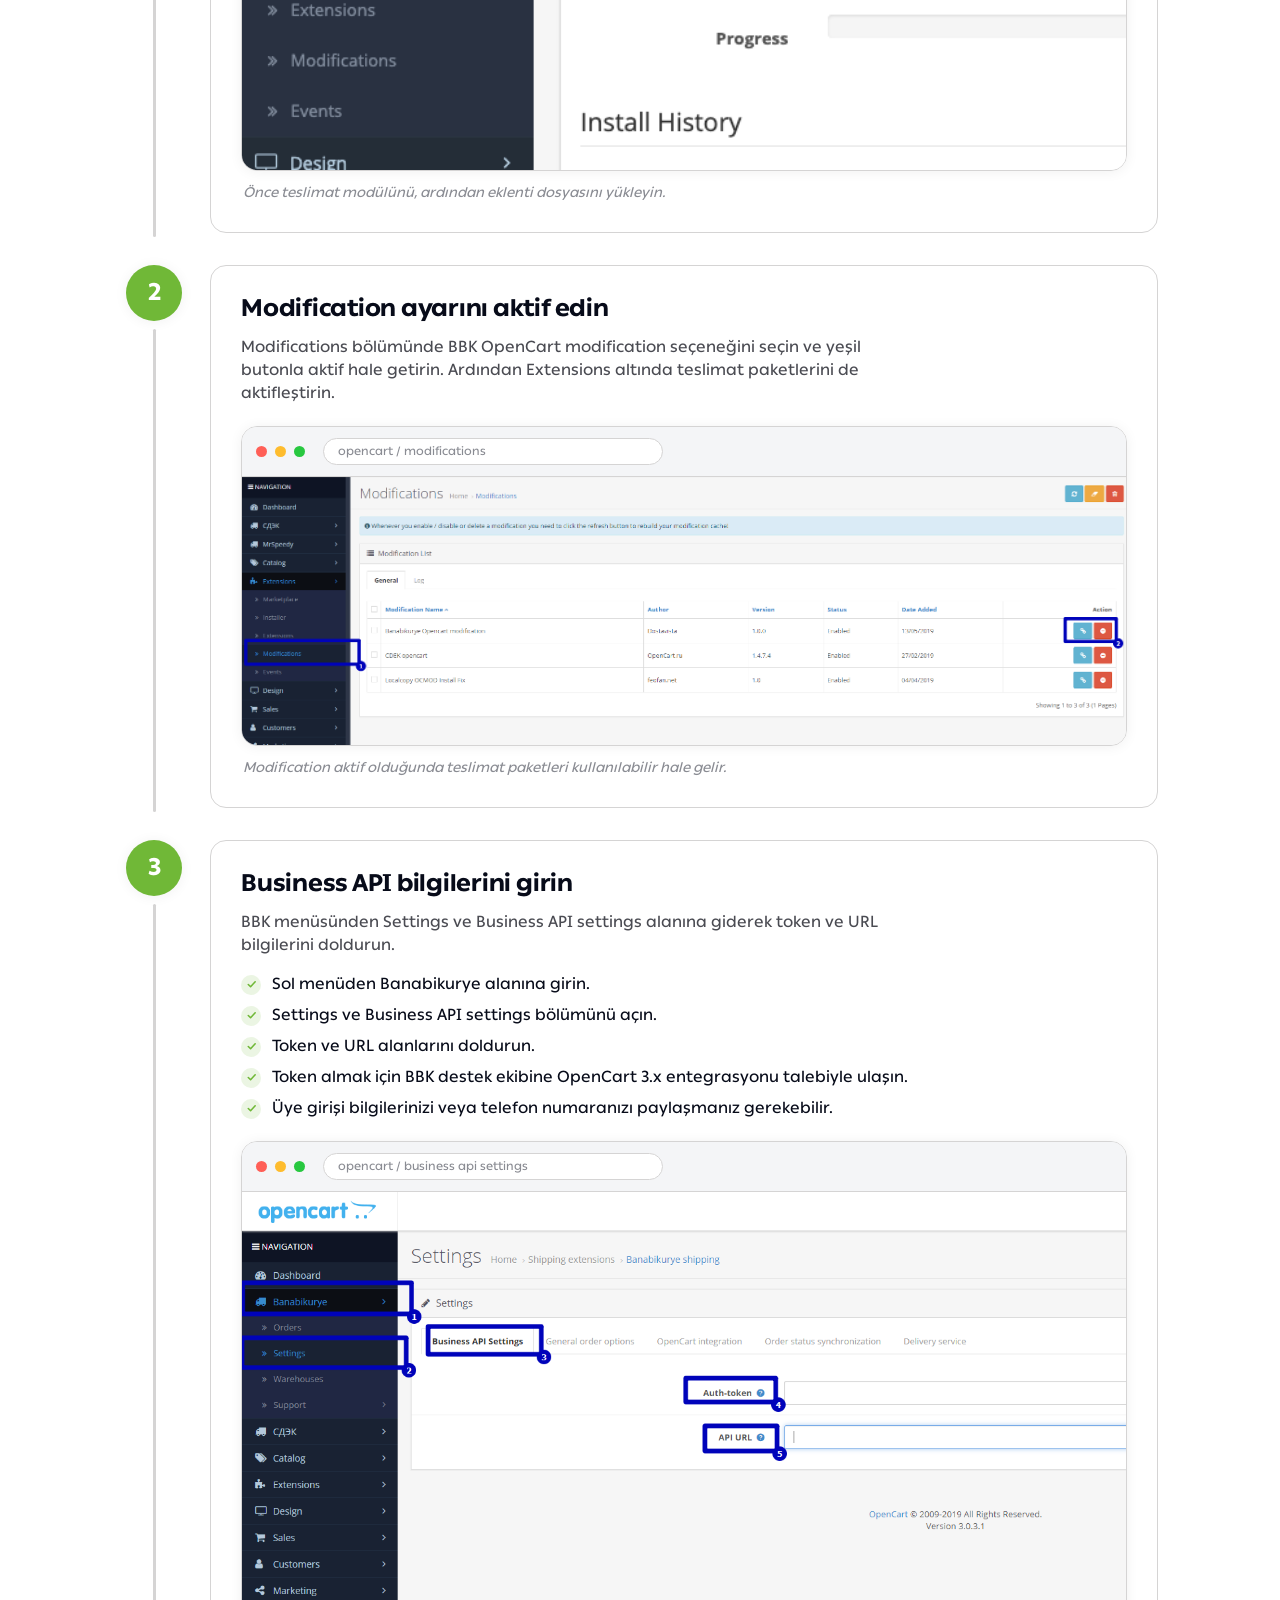
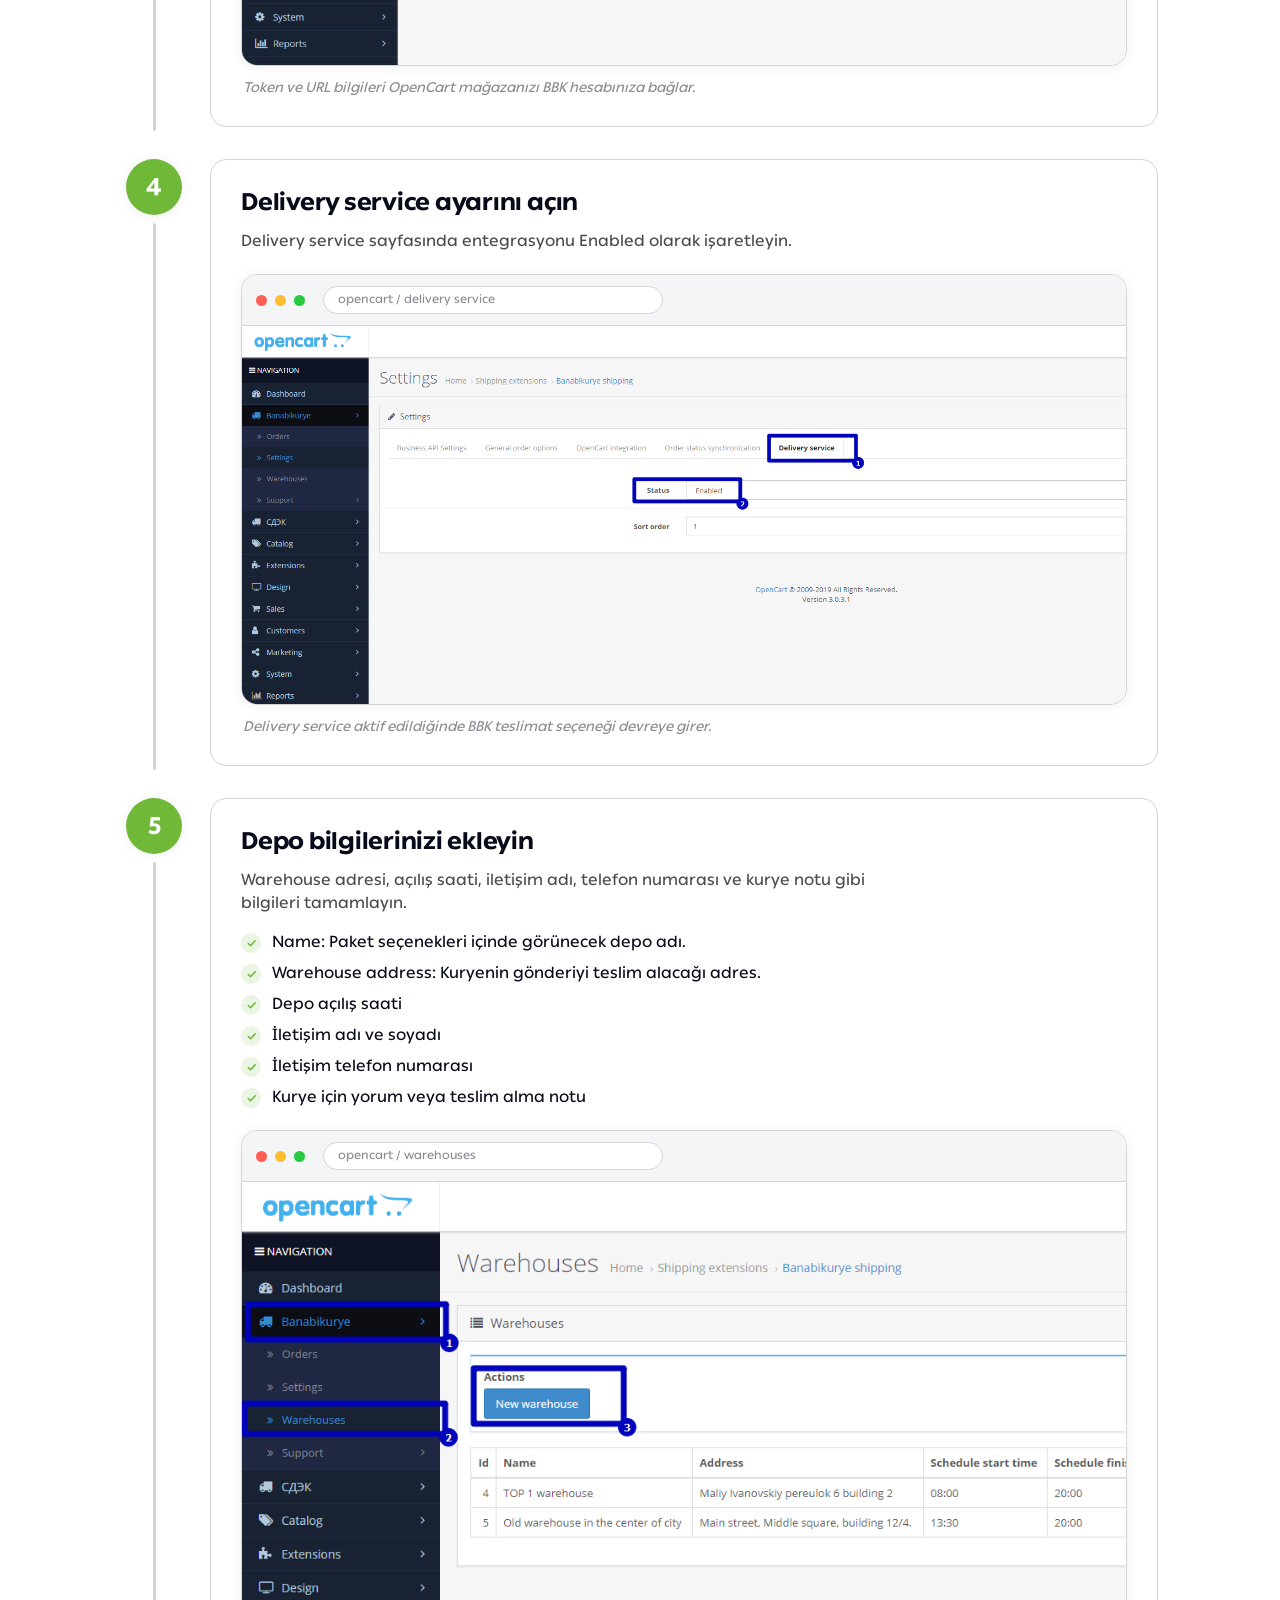
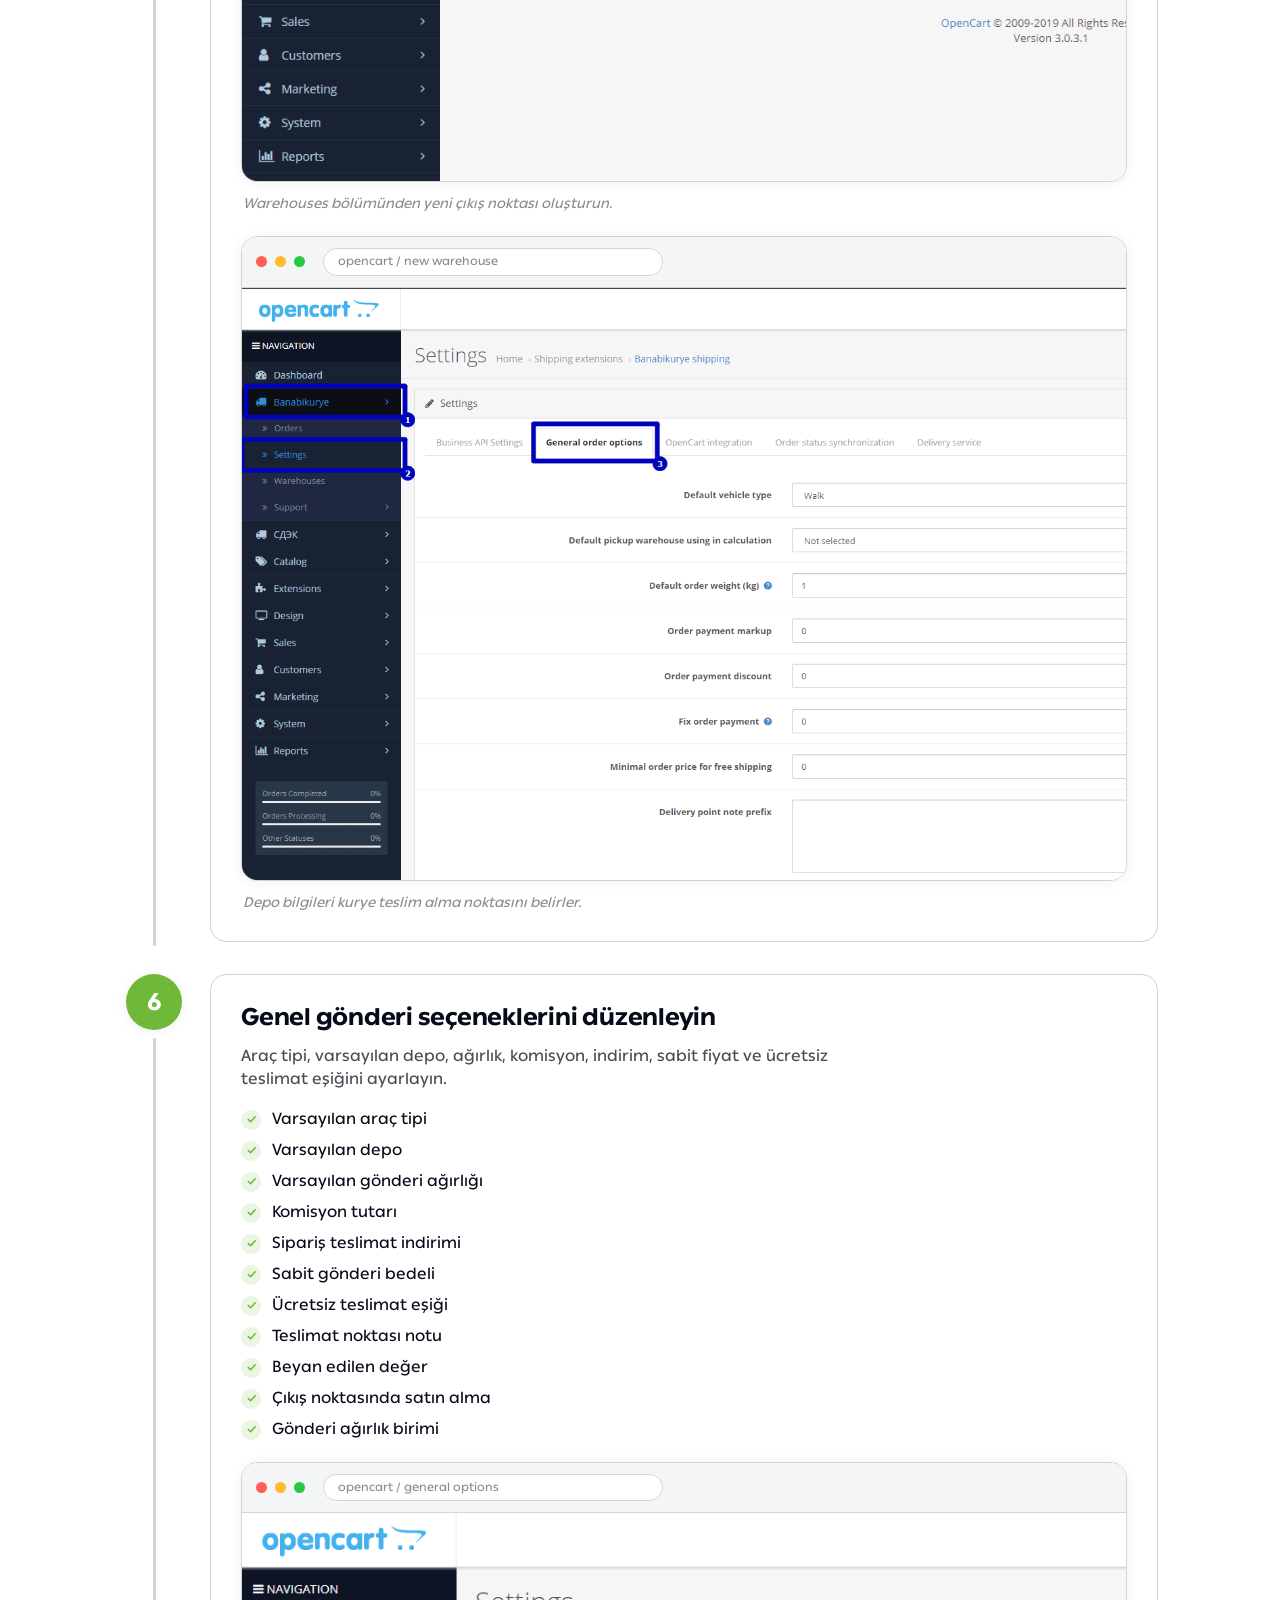
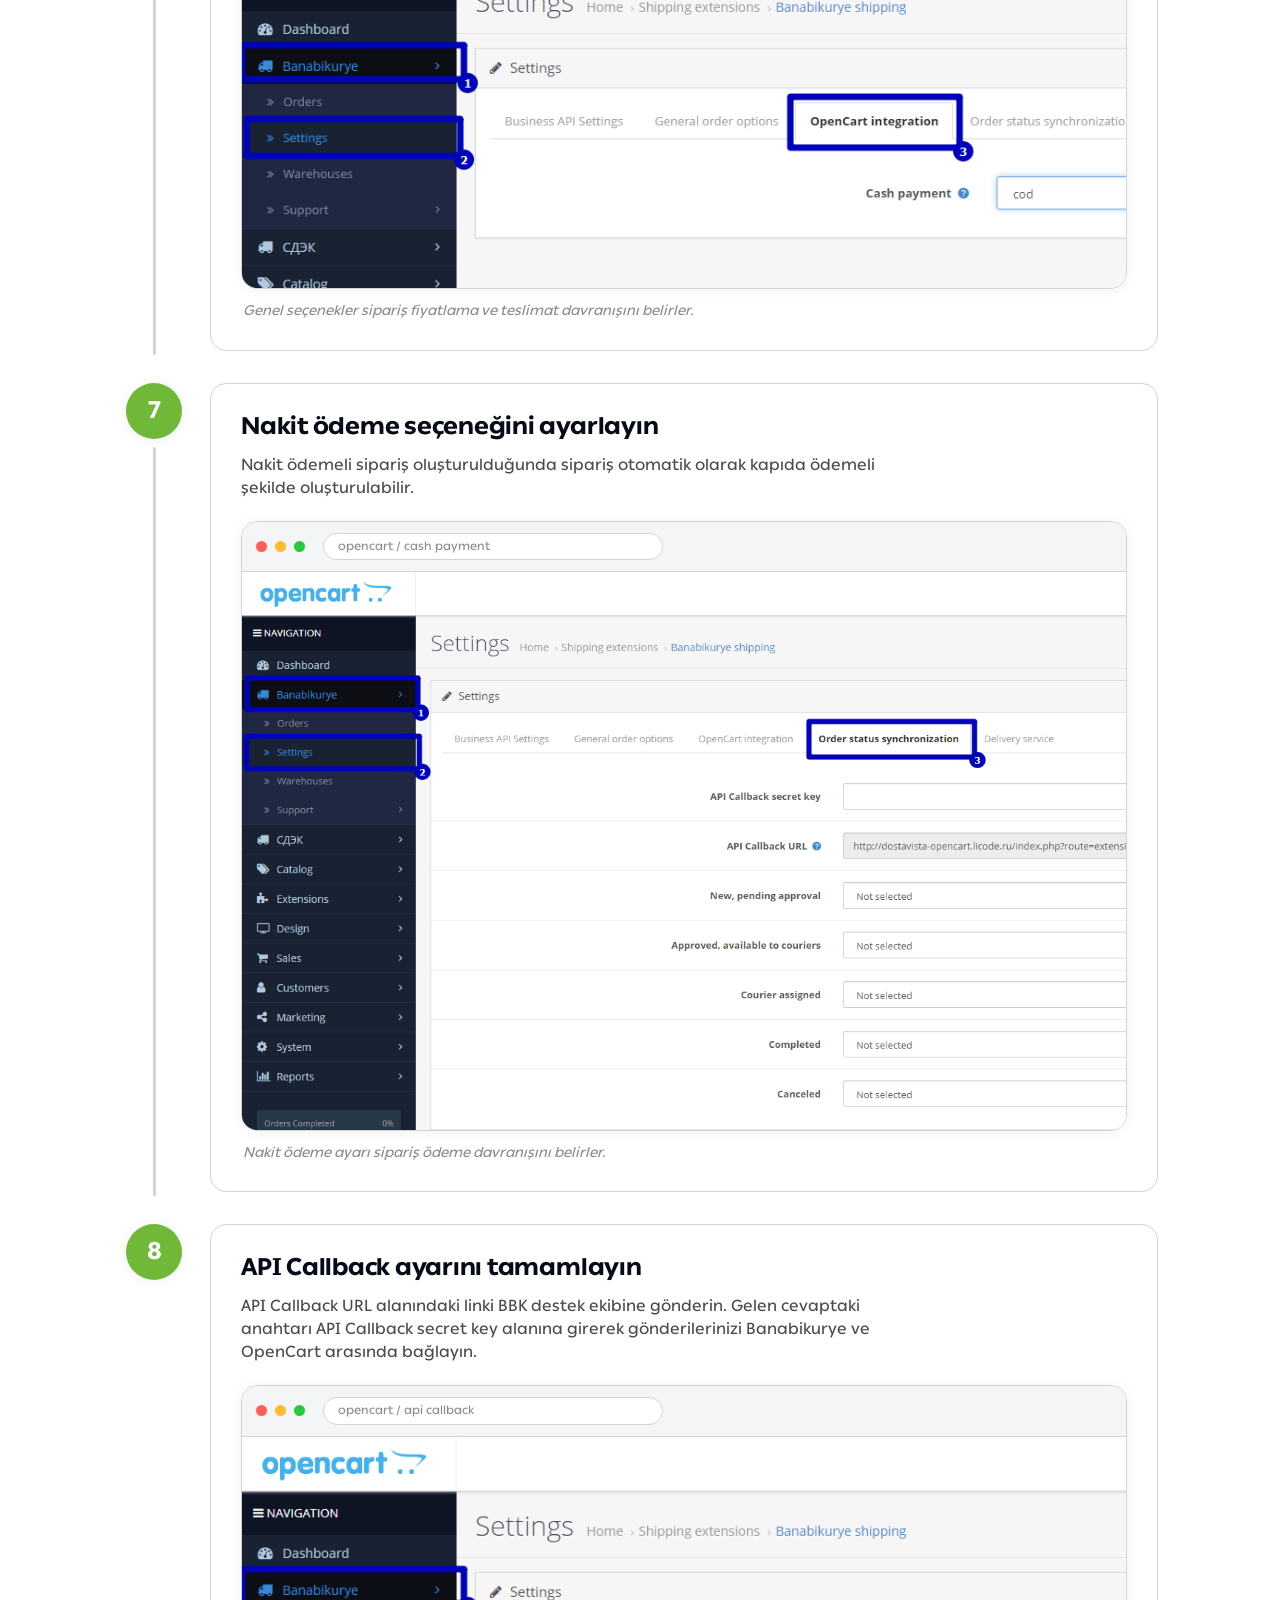
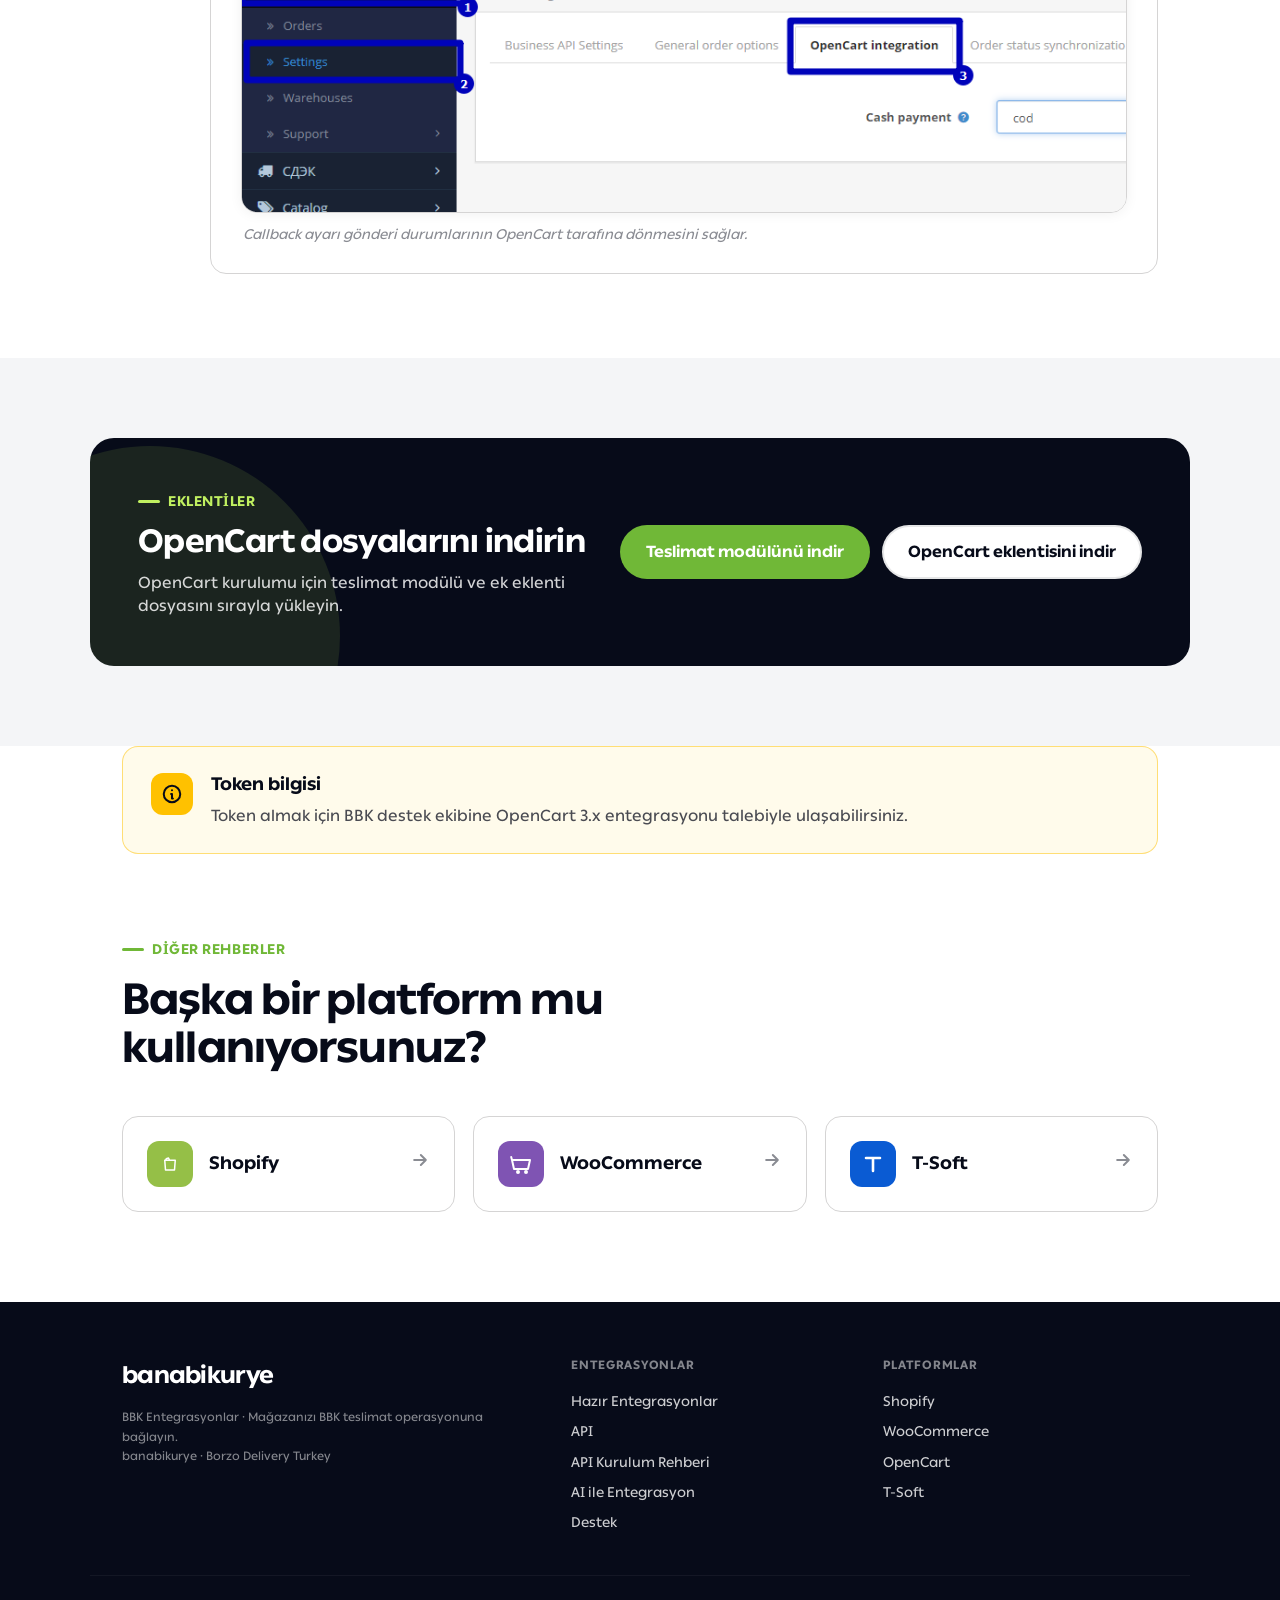
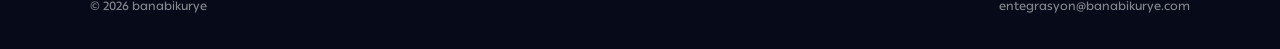
==== commit 59619309: "Add files via upload" ====
--- a/opencart.html
+++ b/opencart.html
@@ -1,177 +1,295 @@
 <!doctype html>
 <html lang="tr">
-  <head>
-    <meta charset="UTF-8" />
-    <meta name="viewport" content="width=device-width, initial-scale=1.0" />
-    <title>OpenCart Kurulum Rehberi | BBK Entegrasyonlar</title>
-    <meta name="description" content="OpenCart mağazanızı BBK ile bağlamak için sade kurulum rehberi." />
-    <link rel="stylesheet" href="styles.css" />
-  </head>
-  <body>
-    <header class="site-header">
-      <a class="brand" href="index.html" aria-label="BBK Entegrasyonlar ana sayfa">
-        <span class="brand-mark">BBK</span>
-        <span>Entegrasyonlar</span>
+<head>
+  <meta charset="UTF-8" />
+  <meta name="viewport" content="width=device-width, initial-scale=1.0" />
+  <title>OpenCart Kurulum Rehberi | BBK Entegrasyonlar</title>
+  <meta name="description" content="OpenCart mağazanızı BBK ile bağlamak için kurulum rehberi." />
+  <link rel="stylesheet" href="styles.css" />
+</head>
+<body>
+<header class="bar">
+  <div class="wrap">
+    <a class="brand" href="index.html" data-screen-label="Brand">
+      <span class="word">banabikurye</span>
+      <span class="sub">Entegrasyonlar</span>
+    </a>
+    <nav>
+      <a href="index.html#ready-integrations">Hazır Entegrasyonlar</a>
+      <a href="index.html#api">API</a>
+      <a href="api-kurulum-rehberi.html">API Kurulum Rehberi</a>
+      <a href="ai-entegrasyon.html">AI ile Entegrasyon</a>
+      <a href="index.html#support">Destek</a>
+    </nav>
+    <a class="btn btn-ink btn-sm" href="index.html#support">Destek Al</a>
+  </div>
+</header>
+<div class="crumb">
+  <div class="wrap">
+    <a href="index.html">Entegrasyonlar</a>
+    <span class="sep">›</span>
+    <span class="here">OpenCart</span>
+  </div>
+</div>
+<div class="hero" data-screen-label="Hero">
+  <div class="hero-card">
+    <div class="hero-blob"></div>
+    <div class="hero-l">
+      <span class="hero-eyebrow">
+        <span class="lt"><svg width="18" height="18" viewBox="0 0 24 24" fill="none"><path d="M6 7l1-2 3-1 1 2M5 7h14l-1 13H6L5 7z" stroke="#fff" stroke-width="2" stroke-linejoin="round" stroke-linecap="round"></path></svg></span>
+        <span class="eyebrow on-dark">OpenCart</span>
+      </span>
+      <h1>OpenCart siparişlerinizi BBK'ya <span class="accent">aktarın.</span></h1>
+      <p class="lead">OpenCart yönetim panelinde modülü yükleyin, token bilgilerinizi girin ve teslimat ayarlarınızı aktif hale getirin.</p>
+      <div class="hero-cta">
+        <a class="btn btn-primary" href="#steps">Kurulum adımları <svg viewBox="0 0 24 24" fill="none"><path d="M12 5v14M6 13l6 6 6-6" stroke="currentColor" stroke-width="2.4" stroke-linecap="round" stroke-linejoin="round"></path></svg></a>
+        <a class="btn btn-ghost" href="index.html">Tüm entegrasyonlar</a>
+      </div>
+    </div>
+    <div class="hero-r">
+      <div class="ttl">Bu rehberde kuracaklarınız</div>
+      <ul>
+        <li><span class="ck"><svg width="13" height="13" viewBox="0 0 24 24" fill="none"><path d="M5 12l5 5L20 6" stroke="#fff" stroke-width="3" stroke-linecap="round" stroke-linejoin="round"></path></svg></span>Modül dosyalarını yükleyin</li>
+        <li><span class="ck"><svg width="13" height="13" viewBox="0 0 24 24" fill="none"><path d="M5 12l5 5L20 6" stroke="#fff" stroke-width="3" stroke-linecap="round" stroke-linejoin="round"></path></svg></span>Business API bilgilerini girin</li>
+        <li><span class="ck"><svg width="13" height="13" viewBox="0 0 24 24" fill="none"><path d="M5 12l5 5L20 6" stroke="#fff" stroke-width="3" stroke-linecap="round" stroke-linejoin="round"></path></svg></span>Depo bilgilerini ekleyin</li>
+        <li><span class="ck"><svg width="13" height="13" viewBox="0 0 24 24" fill="none"><path d="M5 12l5 5L20 6" stroke="#fff" stroke-width="3" stroke-linecap="round" stroke-linejoin="round"></path></svg></span>Callback ayarını tamamlayın</li>
+      </ul>
+      <div class="time">
+        <svg width="16" height="16" viewBox="0 0 24 24" fill="none"><circle cx="12" cy="12" r="9" stroke="currentColor" stroke-width="2"></circle><path d="M12 7v5l3 2" stroke="currentColor" stroke-width="2" stroke-linecap="round" stroke-linejoin="round"></path></svg>
+        8 adım · yaklaşık 15 dakika
+      </div>
+    </div>
+  </div>
+</div>
+<section id="steps" data-screen-label="Kurulum adımları">
+  <div class="wrap">
+    <div class="sec-head">
+      <span class="eyebrow">Kurulum Adımları</span>
+      <h2>OpenCart mağazanızı 8 adımda <span class="accent">bağlayın.</span></h2>
+      <p>Modül dosyalarını sırayla yükleyin, token ve depo ayarlarını tamamlayın, callback bağlantısıyla durum akışını açın.</p>
+    </div>
+    <div class="timeline">
+      <div class="step">
+        <div class="rail"><div class="num">1</div><div class="line"></div></div>
+        <div class="body">
+          <h3>Modül dosyalarını yükleyin</h3>
+          <p class="desc">OpenCart yönetim panelinde Extensions ve Installer alanına gidin. Önce teslimat modülünü, ardından eklenti dosyasını yükleyin.</p>
+          
+          <div class="shot">
+            <div class="top"><i class="r"></i><i class="y"></i><i class="g"></i><span class="url">opencart / extension installer</span></div>
+            <div class="img"><img src="assets/guides/opencart-01-installer.png" alt="OpenCart Extensions ve Installer ekranı" loading="lazy"></div>
+          </div>
+          <p class="cap">Önce teslimat modülünü, ardından eklenti dosyasını yükleyin.</p>
+        </div>
+      </div>
+
+      <div class="step">
+        <div class="rail"><div class="num">2</div><div class="line"></div></div>
+        <div class="body">
+          <h3>Modification ayarını aktif edin</h3>
+          <p class="desc">Modifications bölümünde BBK OpenCart modification seçeneğini seçin ve yeşil butonla aktif hale getirin. Ardından Extensions altında teslimat paketlerini de aktifleştirin.</p>
+          
+          <div class="shot">
+            <div class="top"><i class="r"></i><i class="y"></i><i class="g"></i><span class="url">opencart / modifications</span></div>
+            <div class="img"><img src="assets/guides/opencart-02-modification.png" alt="OpenCart Banabikurye modification aktif etme ekranı" loading="lazy"></div>
+          </div>
+          <p class="cap">Modification aktif olduğunda teslimat paketleri kullanılabilir hale gelir.</p>
+        </div>
+      </div>
+
+      <div class="step">
+        <div class="rail"><div class="num">3</div><div class="line"></div></div>
+        <div class="body">
+          <h3>Business API bilgilerini girin</h3>
+          <p class="desc">BBK menüsünden Settings ve Business API settings alanına giderek token ve URL bilgilerini doldurun.</p>
+          <ul class="checks">
+            <li><span class="dot"><svg width="11" height="11" viewBox="0 0 24 24" fill="none"><path d="M5 12l5 5L20 6" stroke="#70B837" stroke-width="3.4" stroke-linecap="round" stroke-linejoin="round"></path></svg></span>Sol menüden Banabikurye alanına girin.</li>
+            <li><span class="dot"><svg width="11" height="11" viewBox="0 0 24 24" fill="none"><path d="M5 12l5 5L20 6" stroke="#70B837" stroke-width="3.4" stroke-linecap="round" stroke-linejoin="round"></path></svg></span>Settings ve Business API settings bölümünü açın.</li>
+            <li><span class="dot"><svg width="11" height="11" viewBox="0 0 24 24" fill="none"><path d="M5 12l5 5L20 6" stroke="#70B837" stroke-width="3.4" stroke-linecap="round" stroke-linejoin="round"></path></svg></span>Token ve URL alanlarını doldurun.</li>
+            <li><span class="dot"><svg width="11" height="11" viewBox="0 0 24 24" fill="none"><path d="M5 12l5 5L20 6" stroke="#70B837" stroke-width="3.4" stroke-linecap="round" stroke-linejoin="round"></path></svg></span>Token almak için BBK destek ekibine OpenCart 3.x entegrasyonu talebiyle ulaşın.</li>
+            <li><span class="dot"><svg width="11" height="11" viewBox="0 0 24 24" fill="none"><path d="M5 12l5 5L20 6" stroke="#70B837" stroke-width="3.4" stroke-linecap="round" stroke-linejoin="round"></path></svg></span>Üye girişi bilgilerinizi veya telefon numaranızı paylaşmanız gerekebilir.</li>
+          </ul>
+          <div class="shot">
+            <div class="top"><i class="r"></i><i class="y"></i><i class="g"></i><span class="url">opencart / business api settings</span></div>
+            <div class="img"><img src="assets/guides/opencart-03-api-settings.png" alt="OpenCart Banabikurye Business API settings ekranı" loading="lazy"></div>
+          </div>
+          <p class="cap">Token ve URL bilgileri OpenCart mağazanızı BBK hesabınıza bağlar.</p>
+        </div>
+      </div>
+
+      <div class="step">
+        <div class="rail"><div class="num">4</div><div class="line"></div></div>
+        <div class="body">
+          <h3>Delivery service ayarını açın</h3>
+          <p class="desc">Delivery service sayfasında entegrasyonu Enabled olarak işaretleyin.</p>
+          
+          <div class="shot">
+            <div class="top"><i class="r"></i><i class="y"></i><i class="g"></i><span class="url">opencart / delivery service</span></div>
+            <div class="img"><img src="assets/guides/opencart-04-delivery-service.png" alt="OpenCart Delivery service Enabled ekranı" loading="lazy"></div>
+          </div>
+          <p class="cap">Delivery service aktif edildiğinde BBK teslimat seçeneği devreye girer.</p>
+        </div>
+      </div>
+
+      <div class="step">
+        <div class="rail"><div class="num">5</div><div class="line"></div></div>
+        <div class="body">
+          <h3>Depo bilgilerinizi ekleyin</h3>
+          <p class="desc">Warehouse adresi, açılış saati, iletişim adı, telefon numarası ve kurye notu gibi bilgileri tamamlayın.</p>
+          <ul class="checks">
+            <li><span class="dot"><svg width="11" height="11" viewBox="0 0 24 24" fill="none"><path d="M5 12l5 5L20 6" stroke="#70B837" stroke-width="3.4" stroke-linecap="round" stroke-linejoin="round"></path></svg></span>Name: Paket seçenekleri içinde görünecek depo adı.</li>
+            <li><span class="dot"><svg width="11" height="11" viewBox="0 0 24 24" fill="none"><path d="M5 12l5 5L20 6" stroke="#70B837" stroke-width="3.4" stroke-linecap="round" stroke-linejoin="round"></path></svg></span>Warehouse address: Kuryenin gönderiyi teslim alacağı adres.</li>
+            <li><span class="dot"><svg width="11" height="11" viewBox="0 0 24 24" fill="none"><path d="M5 12l5 5L20 6" stroke="#70B837" stroke-width="3.4" stroke-linecap="round" stroke-linejoin="round"></path></svg></span>Depo açılış saati</li>
+            <li><span class="dot"><svg width="11" height="11" viewBox="0 0 24 24" fill="none"><path d="M5 12l5 5L20 6" stroke="#70B837" stroke-width="3.4" stroke-linecap="round" stroke-linejoin="round"></path></svg></span>İletişim adı ve soyadı</li>
+            <li><span class="dot"><svg width="11" height="11" viewBox="0 0 24 24" fill="none"><path d="M5 12l5 5L20 6" stroke="#70B837" stroke-width="3.4" stroke-linecap="round" stroke-linejoin="round"></path></svg></span>İletişim telefon numarası</li>
+            <li><span class="dot"><svg width="11" height="11" viewBox="0 0 24 24" fill="none"><path d="M5 12l5 5L20 6" stroke="#70B837" stroke-width="3.4" stroke-linecap="round" stroke-linejoin="round"></path></svg></span>Kurye için yorum veya teslim alma notu</li>
+          </ul>
+          <div class="shot">
+            <div class="top"><i class="r"></i><i class="y"></i><i class="g"></i><span class="url">opencart / warehouses</span></div>
+            <div class="img"><img src="assets/guides/opencart-05-warehouses.png" alt="OpenCart Banabikurye warehouses ekranı" loading="lazy"></div>
+          </div>
+          <p class="cap">Warehouses bölümünden yeni çıkış noktası oluşturun.</p>
+          <div class="shot">
+            <div class="top"><i class="r"></i><i class="y"></i><i class="g"></i><span class="url">opencart / new warehouse</span></div>
+            <div class="img"><img src="assets/guides/opencart-06-new-warehouse.png" alt="OpenCart new warehouse depo bilgileri ekranı" loading="lazy"></div>
+          </div>
+          <p class="cap">Depo bilgileri kurye teslim alma noktasını belirler.</p>
+        </div>
+      </div>
+
+      <div class="step">
+        <div class="rail"><div class="num">6</div><div class="line"></div></div>
+        <div class="body">
+          <h3>Genel gönderi seçeneklerini düzenleyin</h3>
+          <p class="desc">Araç tipi, varsayılan depo, ağırlık, komisyon, indirim, sabit fiyat ve ücretsiz teslimat eşiğini ayarlayın.</p>
+          <ul class="checks">
+            <li><span class="dot"><svg width="11" height="11" viewBox="0 0 24 24" fill="none"><path d="M5 12l5 5L20 6" stroke="#70B837" stroke-width="3.4" stroke-linecap="round" stroke-linejoin="round"></path></svg></span>Varsayılan araç tipi</li>
+            <li><span class="dot"><svg width="11" height="11" viewBox="0 0 24 24" fill="none"><path d="M5 12l5 5L20 6" stroke="#70B837" stroke-width="3.4" stroke-linecap="round" stroke-linejoin="round"></path></svg></span>Varsayılan depo</li>
+            <li><span class="dot"><svg width="11" height="11" viewBox="0 0 24 24" fill="none"><path d="M5 12l5 5L20 6" stroke="#70B837" stroke-width="3.4" stroke-linecap="round" stroke-linejoin="round"></path></svg></span>Varsayılan gönderi ağırlığı</li>
+            <li><span class="dot"><svg width="11" height="11" viewBox="0 0 24 24" fill="none"><path d="M5 12l5 5L20 6" stroke="#70B837" stroke-width="3.4" stroke-linecap="round" stroke-linejoin="round"></path></svg></span>Komisyon tutarı</li>
+            <li><span class="dot"><svg width="11" height="11" viewBox="0 0 24 24" fill="none"><path d="M5 12l5 5L20 6" stroke="#70B837" stroke-width="3.4" stroke-linecap="round" stroke-linejoin="round"></path></svg></span>Sipariş teslimat indirimi</li>
+            <li><span class="dot"><svg width="11" height="11" viewBox="0 0 24 24" fill="none"><path d="M5 12l5 5L20 6" stroke="#70B837" stroke-width="3.4" stroke-linecap="round" stroke-linejoin="round"></path></svg></span>Sabit gönderi bedeli</li>
+            <li><span class="dot"><svg width="11" height="11" viewBox="0 0 24 24" fill="none"><path d="M5 12l5 5L20 6" stroke="#70B837" stroke-width="3.4" stroke-linecap="round" stroke-linejoin="round"></path></svg></span>Ücretsiz teslimat eşiği</li>
+            <li><span class="dot"><svg width="11" height="11" viewBox="0 0 24 24" fill="none"><path d="M5 12l5 5L20 6" stroke="#70B837" stroke-width="3.4" stroke-linecap="round" stroke-linejoin="round"></path></svg></span>Teslimat noktası notu</li>
+            <li><span class="dot"><svg width="11" height="11" viewBox="0 0 24 24" fill="none"><path d="M5 12l5 5L20 6" stroke="#70B837" stroke-width="3.4" stroke-linecap="round" stroke-linejoin="round"></path></svg></span>Beyan edilen değer</li>
+            <li><span class="dot"><svg width="11" height="11" viewBox="0 0 24 24" fill="none"><path d="M5 12l5 5L20 6" stroke="#70B837" stroke-width="3.4" stroke-linecap="round" stroke-linejoin="round"></path></svg></span>Çıkış noktasında satın alma</li>
+            <li><span class="dot"><svg width="11" height="11" viewBox="0 0 24 24" fill="none"><path d="M5 12l5 5L20 6" stroke="#70B837" stroke-width="3.4" stroke-linecap="round" stroke-linejoin="round"></path></svg></span>Gönderi ağırlık birimi</li>
+          </ul>
+          <div class="shot">
+            <div class="top"><i class="r"></i><i class="y"></i><i class="g"></i><span class="url">opencart / general options</span></div>
+            <div class="img"><img src="assets/guides/opencart-07-general-options.png" alt="OpenCart gönderi genel seçenekleri ekranı" loading="lazy"></div>
+          </div>
+          <p class="cap">Genel seçenekler sipariş fiyatlama ve teslimat davranışını belirler.</p>
+        </div>
+      </div>
+
+      <div class="step">
+        <div class="rail"><div class="num">7</div><div class="line"></div></div>
+        <div class="body">
+          <h3>Nakit ödeme seçeneğini ayarlayın</h3>
+          <p class="desc">Nakit ödemeli sipariş oluşturulduğunda sipariş otomatik olarak kapıda ödemeli şekilde oluşturulabilir.</p>
+          
+          <div class="shot">
+            <div class="top"><i class="r"></i><i class="y"></i><i class="g"></i><span class="url">opencart / cash payment</span></div>
+            <div class="img"><img src="assets/guides/opencart-08-cash-payment.png" alt="OpenCart nakit ödeme seçeneği ekranı" loading="lazy"></div>
+          </div>
+          <p class="cap">Nakit ödeme ayarı sipariş ödeme davranışını belirler.</p>
+        </div>
+      </div>
+
+      <div class="step">
+        <div class="rail"><div class="num">8</div><div class="line"></div></div>
+        <div class="body">
+          <h3>API Callback ayarını tamamlayın</h3>
+          <p class="desc">API Callback URL alanındaki linki BBK destek ekibine gönderin. Gelen cevaptaki anahtarı API Callback secret key alanına girerek gönderilerinizi Banabikurye ve OpenCart arasında bağlayın.</p>
+          
+          <div class="shot">
+            <div class="top"><i class="r"></i><i class="y"></i><i class="g"></i><span class="url">opencart / api callback</span></div>
+            <div class="img"><img src="assets/guides/opencart-09-callback.png" alt="OpenCart API Callback URL ve secret key ekranı" loading="lazy"></div>
+          </div>
+          <p class="cap">Callback ayarı gönderi durumlarının OpenCart tarafına dönmesini sağlar.</p>
+        </div>
+      </div>
+    </div>
+  </div>
+</section>
+<section class="app" data-screen-label="Eklentiler">
+  <div class="wrap">
+    <div class="blob"></div>
+    <div class="l">
+      <span class="eyebrow on-dark">Eklentiler</span>
+      <h2>OpenCart dosyalarını indirin</h2>
+      <p>OpenCart kurulumu için teslimat modülü ve ek eklenti dosyasını sırayla yükleyin.</p>
+    </div>
+    <div class="app-actions">
+      <a class="btn btn-primary" href="assets/downloads/opencart-delivery-module.ocmod.zip" download>Teslimat modülünü indir </a>
+      <a class="btn btn-outline" href="assets/downloads/opencart-localcopy-extension.ocmod.zip" download>OpenCart eklentisini indir </a>
+    </div>
+  </div>
+</section>
+<section class="note" style="padding-block: 0 80px;" data-screen-label="Not">
+  <div class="wrap">
+    <div class="ic"><svg width="22" height="22" viewBox="0 0 24 24" fill="none"><path d="M12 8h.01M11 12h1v5h1" stroke="#070B19" stroke-width="2.2" stroke-linecap="round" stroke-linejoin="round"></path><circle cx="12" cy="12" r="9" stroke="#070B19" stroke-width="2.2"></circle></svg></div>
+    <div>
+      <h4>Token bilgisi</h4>
+      <p>Token almak için BBK destek ekibine OpenCart 3.x entegrasyonu talebiyle ulaşabilirsiniz.</p>
+    </div>
+  </div>
+</section>
+<section style="padding-block: 0 90px;" data-screen-label="Diğer rehberler">
+  <div class="wrap">
+    <div class="sec-head">
+      <span class="eyebrow">Diğer Rehberler</span>
+      <h2>Başka bir platform mu kullanıyorsunuz?</h2>
+    </div>
+    <div class="guides">
+      <a class="gcard" href="shopify.html">
+        <span class="tile" style="background:#95BF47;"><svg width="18" height="18" viewBox="0 0 24 24" fill="none"><path d="M6 7l1-2 3-1 1 2M5 7h14l-1 13H6L5 7z" stroke="#fff" stroke-width="2" stroke-linejoin="round" stroke-linecap="round"></path></svg></span>
+        <span class="nm">Shopify</span>
+        <span class="go"><svg width="20" height="20" viewBox="0 0 24 24" fill="none"><path d="M5 12h14M13 6l6 6-6 6" stroke="currentColor" stroke-width="2.4" stroke-linecap="round" stroke-linejoin="round"></path></svg></span>
       </a>
-      <nav class="main-nav" aria-label="Ana navigasyon">
-        <a href="index.html#ready-integrations">Hazır Entegrasyonlar</a>
-        <a href="index.html#api">API</a>
-        <a href="index.html#support">Destek</a>
-      </nav>
-      <a class="header-action" href="index.html#support">Destek Al</a>
-    </header>
-
-    <main>
-      <section class="guide-hero">
-        <div class="guide-hero-copy">
-          <p class="eyebrow">OpenCart</p>
-          <h1>OpenCart siparişlerinizi BBK'ya aktarın.</h1>
-          <p class="hero-lede">
-            OpenCart yönetim panelinde modülü yükleyin, token bilgilerinizi girin ve
-            teslimat ayarlarınızı aktif hale getirin.
-          </p>
-          <div class="hero-actions">
-            <a class="button primary" href="#steps">Kurulum adımları</a>
-            <a class="button secondary" href="index.html">Tüm entegrasyonlar</a>
-          </div>
-        </div>
-        <div class="guide-logo-card">
-          <img src="assets/logos/opencart.svg" alt="OpenCart" />
-        </div>
-      </section>
-
-      <section class="guide-layout" id="steps">
-        <ol class="guide-steps">
-          <li>
-            <h2>Modül dosyalarını yükleyin</h2>
-            <p>OpenCart yönetim panelinde Extensions ve Installer alanına gidin. Önce teslimat modülünü, ardından eklenti dosyasını yükleyin.</p>
-            <figure class="step-image">
-              <img src="assets/guides/opencart-01-installer.png" alt="OpenCart Extensions ve Installer ekranı" />
-              <figcaption>Önce teslimat modülünü, ardından eklenti dosyasını yükleyin.</figcaption>
-            </figure>
-          </li>
-          <li>
-            <h2>Modification ayarını aktif edin</h2>
-            <p>Modifications bölümünde BBK OpenCart modification seçeneğini seçin ve yeşil butonla aktif hale getirin. Ardından Extensions altında teslimat paketlerini de aktifleştirin.</p>
-            <figure class="step-image">
-              <img src="assets/guides/opencart-02-modification.png" alt="OpenCart Banabikurye modification aktif etme ekranı" />
-              <figcaption>Modification aktif olduğunda teslimat paketleri kullanılabilir hale gelir.</figcaption>
-            </figure>
-          </li>
-          <li>
-            <h2>Business API bilgilerini girin</h2>
-            <p>BBK menüsünden Settings ve Business API settings alanına giderek token ve URL bilgilerini doldurun.</p>
-            <ul class="detail-list">
-              <li>Sol menüden Banabikurye alanına girin.</li>
-              <li>Settings ve Business API settings bölümünü açın.</li>
-              <li>Token ve URL alanlarını doldurun.</li>
-              <li>Token almak için BBK destek ekibine OpenCart 3.x entegrasyonu talebiyle ulaşın.</li>
-              <li>Üye girişi bilgilerinizi veya telefon numaranızı paylaşmanız gerekebilir.</li>
-            </ul>
-            <figure class="step-image">
-              <img src="assets/guides/opencart-03-api-settings.png" alt="OpenCart Banabikurye Business API settings ekranı" />
-              <figcaption>Token ve URL bilgileri OpenCart mağazanızı BBK hesabınıza bağlar.</figcaption>
-            </figure>
-          </li>
-          <li>
-            <h2>Delivery service ayarını açın</h2>
-            <p>Delivery service sayfasında entegrasyonu Enabled olarak işaretleyin.</p>
-            <figure class="step-image">
-              <img src="assets/guides/opencart-04-delivery-service.png" alt="OpenCart Delivery service Enabled ekranı" />
-              <figcaption>Delivery service aktif edildiğinde BBK teslimat seçeneği devreye girer.</figcaption>
-            </figure>
-          </li>
-          <li>
-            <h2>Depo bilgilerinizi ekleyin</h2>
-            <p>Warehouse adresi, açılış saati, iletişim adı, telefon numarası ve kurye notu gibi bilgileri tamamlayın.</p>
-            <ul class="detail-list">
-              <li><strong>Name:</strong> Paket seçenekleri içinde görünecek depo adı.</li>
-              <li><strong>Warehouse address:</strong> Kuryenin gönderiyi teslim alacağı adres.</li>
-              <li>Depo açılış saati</li>
-              <li>İletişim adı ve soyadı</li>
-              <li>İletişim telefon numarası</li>
-              <li>Kurye için yorum veya teslim alma notu</li>
-            </ul>
-            <figure class="step-image">
-              <img src="assets/guides/opencart-05-warehouses.png" alt="OpenCart Banabikurye warehouses ekranı" />
-              <figcaption>Warehouses bölümünden yeni çıkış noktası oluşturun.</figcaption>
-            </figure>
-            <figure class="step-image">
-              <img src="assets/guides/opencart-06-new-warehouse.png" alt="OpenCart new warehouse depo bilgileri ekranı" />
-              <figcaption>Depo bilgileri kurye teslim alma noktasını belirler.</figcaption>
-            </figure>
-          </li>
-          <li>
-            <h2>Genel gönderi seçeneklerini düzenleyin</h2>
-            <p>Araç tipi, varsayılan depo, ağırlık, komisyon, indirim, sabit fiyat ve ücretsiz teslimat eşiğini ayarlayın.</p>
-            <ul class="detail-list">
-              <li><strong>Varsayılan araç tipi:</strong> Motor veya araba gibi tercih ettiğiniz araç tipini seçin.</li>
-              <li><strong>Varsayılan depo:</strong> Fiyat hesaplamasında kullanılacak çıkış noktasıdır.</li>
-              <li><strong>Varsayılan gönderi ağırlığı:</strong> Siparişte ağırlık girilmezse bu değer kullanılır.</li>
-              <li><strong>Komisyon tutarı:</strong> Teslimat bedeline eklemek istediğiniz hizmet bedelidir.</li>
-              <li><strong>Sipariş teslimat indirimi:</strong> Müşteriye indirimli teslimat sunmak için kullanılır.</li>
-              <li><strong>Sabit gönderi bedeli:</strong> Her sipariş için geçerli olacak sabit teslimat fiyatıdır.</li>
-              <li><strong>Ücretsiz teslimat eşiği:</strong> Belirli sepet tutarı üzerindeki teslimat bedelini 0 TL gösterebilirsiniz.</li>
-              <li><strong>Teslimat noktası notu:</strong> Kurye adrese varmadan arama gibi özel notlar eklenebilir.</li>
-              <li><strong>Beyan edilen değer:</strong> Gönderiyi güvence altına almak için kullanılır.</li>
-              <li><strong>Çıkış noktasında satın alma:</strong> Kurye, gönderiyi teslim alırken ödeme yapabilir.</li>
-              <li><strong>Gönderi ağırlık birimi:</strong> Kurye gönderi detayında ağırlık bilgisini görebilir.</li>
-            </ul>
-            <figure class="step-image">
-              <img src="assets/guides/opencart-07-general-options.png" alt="OpenCart gönderi genel seçenekleri ekranı" />
-              <figcaption>Genel seçenekler sipariş fiyatlama ve teslimat davranışını belirler.</figcaption>
-            </figure>
-          </li>
-          <li>
-            <h2>Nakit ödeme seçeneğini ayarlayın</h2>
-            <p>Nakit ödemeli sipariş oluşturulduğunda sipariş otomatik olarak kapıda ödemeli şekilde oluşturulabilir.</p>
-            <figure class="step-image">
-              <img src="assets/guides/opencart-08-cash-payment.png" alt="OpenCart nakit ödeme seçeneği ekranı" />
-              <figcaption>Nakit ödeme ayarı sipariş ödeme davranışını belirler.</figcaption>
-            </figure>
-          </li>
-          <li>
-            <h2>API Callback ayarını tamamlayın</h2>
-            <p>API Callback URL alanındaki linki BBK destek ekibine gönderin. Gelen cevaptaki anahtarı API Callback secret key alanına girerek gönderilerinizi Banabikurye ve OpenCart arasında bağlayın.</p>
-            <figure class="step-image">
-              <img src="assets/guides/opencart-09-callback.png" alt="OpenCart API Callback URL ve secret key ekranı" />
-              <figcaption>Callback ayarı gönderi durumlarının OpenCart tarafına dönmesini sağlar.</figcaption>
-            </figure>
-          </li>
-        </ol>
-        <aside class="guide-side">
-          <div class="download-box">
-            <h2>Eklentiler</h2>
-            <p>OpenCart kurulumu için teslimat modülü ve ek eklenti dosyasını sırayla yükleyin.</p>
-            <div class="download-links">
-              <a
-                class="button primary"
-                href="assets/downloads/opencart-delivery-module.ocmod.zip"
-                download
-                >Teslimat modülünü indir</a
-              >
-              <a
-                class="button outline"
-                href="assets/downloads/opencart-localcopy-extension.ocmod.zip"
-                download
-                >OpenCart eklentisini indir</a
-              >
-            </div>
-          </div>
-          <div class="guide-note">
-            <h2>Token bilgisi</h2>
-            <p>Token almak için BBK destek ekibine OpenCart 3.x entegrasyonu talebiyle ulaşabilirsiniz.</p>
-          </div>
-          <div class="related-guides">
-            <h2>Diğer rehberler</h2>
-            <nav aria-label="Diğer rehberler">
-              <a href="shopify.html">Shopify <span>Rehber</span></a>
-              <a href="woocommerce.html">WooCommerce <span>Rehber</span></a>
-              <a href="t-soft.html">T-Soft <span>Rehber</span></a>
-            </nav>
-          </div>
-        </aside>
-      </section>
-    </main>
-  </body>
+      <a class="gcard" href="woocommerce.html">
+        <span class="tile" style="background:#7F54B3;"><svg width="24" height="24" viewBox="0 0 24 24" fill="none"><path d="M3 8h18l-2 9H5L3 8zM3 8l-.8-3M9 21a1 1 0 100-2 1 1 0 000 2zM17 21a1 1 0 100-2 1 1 0 000 2z" stroke="#fff" stroke-width="2" stroke-linecap="round" stroke-linejoin="round"></path></svg></span>
+        <span class="nm">WooCommerce</span>
+        <span class="go"><svg width="20" height="20" viewBox="0 0 24 24" fill="none"><path d="M5 12h14M13 6l6 6-6 6" stroke="currentColor" stroke-width="2.4" stroke-linecap="round" stroke-linejoin="round"></path></svg></span>
+      </a>
+      <a class="gcard" href="t-soft.html">
+        <span class="tile" style="background:#0A5BD3;"><svg width="24" height="24" viewBox="0 0 24 24" fill="none"><path d="M5 6h14M12 6v13" stroke="#fff" stroke-width="2.6" stroke-linecap="round"></path></svg></span>
+        <span class="nm">T-Soft</span>
+        <span class="go"><svg width="20" height="20" viewBox="0 0 24 24" fill="none"><path d="M5 12h14M13 6l6 6-6 6" stroke="currentColor" stroke-width="2.4" stroke-linecap="round" stroke-linejoin="round"></path></svg></span>
+      </a>
+    </div>
+  </div>
+</section>
+<footer data-screen-label="Footer">
+  <div class="wrap">
+    <div>
+      <div class="word">banabikurye</div>
+      <div class="legal">
+        BBK Entegrasyonlar · Mağazanızı BBK teslimat operasyonuna bağlayın.<br>
+        banabikurye · Borzo Delivery Turkey
+      </div>
+    </div>
+    <div class="fcol">
+      <h4>Entegrasyonlar</h4>
+      <a href="index.html#ready-integrations">Hazır Entegrasyonlar</a>
+      <a href="index.html#api">API</a>
+      <a href="api-kurulum-rehberi.html">API Kurulum Rehberi</a>
+      <a href="ai-entegrasyon.html">AI ile Entegrasyon</a>
+      <a href="index.html#support">Destek</a>
+    </div>
+    <div class="fcol">
+      <h4>Platformlar</h4>
+      <a href="shopify.html">Shopify</a>
+      <a href="woocommerce.html">WooCommerce</a>
+      <a href="opencart.html">OpenCart</a>
+      <a href="t-soft.html">T-Soft</a>
+    </div>
+  </div>
+  <div class="foot-base">
+    <span>© 2026 banabikurye</span>
+    <span>entegrasyon@banabikurye.com</span>
+  </div>
+</footer>
+</body>
 </html>
--- a/styles.css
+++ b/styles.css
@@ -1,605 +1,1124 @@
+/* banabikurye design tokens — colors, type, radius, shadow, spacing */
+/* banabikurye — fonts
+   Ping LCG is the brand display family. Files live in /fonts/. */
+
+@font-face {
+  font-family: 'Ping LCG';
+  src: url("assets/fonts/ping-100.otf") format('opentype');
+  font-weight: 100; font-style: normal; font-display: swap;
+}
+@font-face {
+  font-family: 'Ping LCG';
+  src: url("assets/fonts/ping-200.otf") format('opentype');
+  font-weight: 200; font-style: normal; font-display: swap;
+}
+@font-face {
+  font-family: 'Ping LCG';
+  src: url("assets/fonts/ping-250.otf") format('opentype');
+  font-weight: 250; font-style: normal; font-display: swap;
+}
+@font-face {
+  font-family: 'Ping LCG';
+  src: url("assets/fonts/ping-300.otf") format('opentype');
+  font-weight: 300; font-style: normal; font-display: swap;
+}
+@font-face {
+  font-family: 'Ping LCG';
+  src: url("assets/fonts/ping-400.otf") format('opentype');
+  font-weight: 400; font-style: normal; font-display: swap;
+}
+@font-face {
+  font-family: 'Ping LCG';
+  src: url("assets/fonts/ping-500.otf") format('opentype');
+  font-weight: 500; font-style: normal; font-display: swap;
+}
+@font-face {
+  font-family: 'Ping LCG';
+  src: url("assets/fonts/ping-700.otf") format('opentype');
+  font-weight: 700; font-style: normal; font-display: swap;
+}
+@font-face {
+  font-family: 'Ping LCG';
+  src: url("assets/fonts/ping-800.otf") format('opentype');
+  font-weight: 800; font-style: normal; font-display: swap;
+}
+@font-face {
+  font-family: 'Ping LCG';
+  src: url("assets/fonts/ping-900.otf") format('opentype');
+  font-weight: 900; font-style: normal; font-display: swap;
+}
+
+
 :root {
-  --ink: #1b1f24;
-  --muted: #68727d;
-  --paper: #ffffff;
-  --soft: #f4f8f5;
-  --line: #dce8df;
-  --green: #70B837;
-  --green-dark: #4f8f25;
-  --green-soft: #f0f8ea;
-  --shadow: 0 18px 50px rgba(26, 31, 36, 0.1);
-}
-
-* {
-  box-sizing: border-box;
-}
-
-html {
-  scroll-behavior: smooth;
-}
-
-body {
+  /* ---------- Color: primary ---------- */
+  --bb-green: #70B837;          /* #70B837 — main green (primary fill) */
+  --bb-green-hover: #63A731;    /* darken 10% for hover */
+  --bb-green-press: #548F2A;    /* darken 20% for press */
+  --bb-green-dark: #315f18;     /* deep green — card backs, depth */
+  --bb-green-mid: #5a982c;      /* mid green — illustration backs */
+  --bb-lime: #C0F060;           /* approximate light lime — secondary chips */
+
+  /* ---------- Color: combo neutrals ---------- */
+  --bb-ink: #070B19;            /* near-black navy — body text, dark panels */
+  --bb-charcoal: #2D2928;       /* warm black — secondary text */
+  --bb-white: #FFFFFF;
+  --bb-bg-soft: #F7F2E9;        /* paper — rarely used, from brand */
+  --bb-stroke: #D5D4D4;         /* hairline borders */
+  --bb-shadow-soft: #E8E8E8;    /* shadow tint */
+
+  /* ---------- Color: accents / illustration ---------- */
+  --bb-yellow: #FFC100;
+  --bb-orange: #FF8700;
+  --bb-red: #FF3800;
+  --bb-pink: #FFC0E8;
+  --bb-purple: #A62EFF;
+  --bb-magenta: #FF0080;        /* hot pink — price-tag capsule */
+  --bb-blue: #0048FF;           /* link blue */
+
+  /* ---------- Semantic colors ---------- */
+  --fg-1: var(--bb-ink);        /* primary text */
+  --fg-2: #4A4B52;              /* secondary text */
+  --fg-3: #8A8C93;              /* tertiary, captions */
+  --fg-on-green: #FFFFFF;       /* text on primary green */
+  --fg-link: var(--bb-blue);
+  --bg-1: #FFFFFF;              /* page background */
+  --bg-2: #F4F5F7;              /* muted surface */
+  --bg-brand: var(--bb-green);
+  --bg-contrast: var(--bb-ink);
+  --border-1: var(--bb-stroke);
+  --focus-ring: var(--bb-blue);
+
+  /* ---------- Typography ---------- */
+  --font-display: 'Ping LCG', ui-rounded, system-ui, -apple-system, 'Segoe UI', sans-serif;
+  --font-body: 'Ping LCG', ui-rounded, system-ui, -apple-system, 'Segoe UI', sans-serif;
+  --font-mono: ui-monospace, 'SFMono-Regular', Menlo, Consolas, monospace;
+
+  --fw-regular: 400;
+  --fw-medium: 500;
+  --fw-bold: 700;
+  --fw-heavy: 800;
+  --fw-black: 900;
+
+  /* Type scale — ratio-ish, rounded to whole px. Display is heavy (140/110/90). */
+  --fs-xs: 12px;
+  --fs-sm: 14px;
+  --fs-md: 16px;
+  --fs-lg: 18px;
+  --fs-xl: 20px;
+  --fs-2xl: 24px;
+  --fs-3xl: 32px;
+  --fs-4xl: 40px;
+  --fs-5xl: 56px;
+  --fs-6xl: 72px;
+  --fs-7xl: 90px;
+  --fs-8xl: 110px;
+  --fs-9xl: 140px;
+
+  /* Line heights */
+  --lh-tight: 1.0;
+  --lh-display: 1.1;
+  --lh-heading: 1.3;
+  --lh-body: 1.45;
+  --lh-loose: 1.6;
+
+  /* ---------- Spacing (4px base) ---------- */
+  --sp-1: 4px;
+  --sp-2: 8px;
+  --sp-3: 12px;
+  --sp-4: 16px;
+  --sp-5: 24px;
+  --sp-6: 32px;
+  --sp-7: 40px;
+  --sp-8: 48px;
+  --sp-9: 64px;
+  --sp-10: 96px;
+
+  /* ---------- Radius ---------- */
+  --r-xs: 6px;
+  --r-sm: 10px;
+  --r-md: 16px;     /* cards */
+  --r-lg: 24px;     /* large cards, bottom sheets */
+  --r-capsule: 27px; /* price-tag capsule (Figma: 26.87px) */
+  --r-phone: 48px;
+  --r-full: 9999px;
+  --r-blob: 322px;  /* decorative giant rounded square */
+
+  /* ---------- Shadow ---------- */
+  --shadow-xs: 0 1px 2px rgba(7, 11, 25, 0.05);
+  --shadow-sm: 0 1px 13px rgba(7, 11, 25, 0.06);     /* Figma capsule shadow */
+  --shadow-md: 0 4px 20px rgba(7, 11, 25, 0.08);
+  --shadow-lg: 0 12px 40px rgba(7, 11, 25, 0.12);
+  --shadow-focus: 0 0 0 2px var(--bg-1), 0 0 0 4px var(--focus-ring);
+
+  /* ---------- Motion ---------- */
+  --ease-out: cubic-bezier(0.2, 0.7, 0.2, 1);
+  --ease-spring: cubic-bezier(0.34, 1.56, 0.64, 1);
+  --dur-snap: 160ms;
+  --dur-base: 240ms;
+  --dur-slow: 360ms;
+
+  /* ---------- Brand rotations ---------- */
+  --tilt-sticker: -7deg;   /* matrix(0.992, -0.124, ...) */
+  --tilt-sticker-rev: 7deg;
+}
+
+/* ---------- Semantic element defaults ---------- */
+html, body {
+  font-family: var(--font-body);
+  color: var(--fg-1);
+  background: var(--bg-1);
+  font-weight: var(--fw-medium);
+  line-height: var(--lh-body);
+  -webkit-font-smoothing: antialiased;
+}
+
+h1, .h1 {
+  font-family: var(--font-display);
+  font-weight: var(--fw-bold);
+  font-size: var(--fs-7xl);
+  line-height: var(--lh-display);
+  letter-spacing: -0.01em;
   margin: 0;
-  color: var(--ink);
-  background: var(--soft);
-  font-family: Arial, Helvetica, sans-serif;
+}
+h2, .h2 {
+  font-family: var(--font-display);
+  font-weight: var(--fw-bold);
+  font-size: var(--fs-5xl);
+  line-height: var(--lh-display);
+  letter-spacing: -0.005em;
+  margin: 0;
+}
+h3, .h3 {
+  font-family: var(--font-display);
+  font-weight: var(--fw-bold);
+  font-size: var(--fs-3xl);
+  line-height: var(--lh-heading);
+  margin: 0;
+}
+h4, .h4 {
+  font-family: var(--font-display);
+  font-weight: var(--fw-bold);
+  font-size: var(--fs-xl);
+  line-height: var(--lh-heading);
+  margin: 0;
+}
+p, .p {
+  font-size: var(--fs-md);
+  font-weight: var(--fw-medium);
+  line-height: var(--lh-body);
+  margin: 0;
+}
+small, .caption {
+  font-size: var(--fs-sm);
+  font-weight: var(--fw-medium);
+  color: var(--fg-2);
+}
+a {
+  color: var(--fg-link);
+  text-decoration: underline;
+  text-underline-offset: 2px;
+}
+code, .code {
+  font-family: var(--font-mono);
+  font-size: 0.92em;
+  background: var(--bg-2);
+  padding: 2px 6px;
+  border-radius: var(--r-xs);
+}
+
+/* ---------- Brand utilities ---------- */
+.bb-panel-green {
+  background: var(--bb-green);
+  color: var(--fg-on-green);
+}
+.bb-panel-dark {
+  background: var(--bb-ink);
+  color: var(--fg-on-green);
+}
+.bb-capsule {
+  display: inline-flex;
+  align-items: center;
+  padding: 14px 22px;
+  border-radius: var(--r-capsule);
+  background: var(--bb-magenta);
+  color: #fff;
+  font-weight: var(--fw-bold);
+  box-shadow: var(--shadow-sm);
+}
+.bb-capsule-tilt {
+  transform: rotate(var(--tilt-sticker));
+}
+.bb-blob {
+  position: absolute;
+  width: 700px;
+  height: 700px;
+  border-radius: var(--r-blob);
+  background: rgba(205, 206, 209, 0.9);
+  mix-blend-mode: multiply;
+  pointer-events: none;
+}
+
+
+  * { box-sizing: border-box; }
+  html { scroll-behavior: smooth; }
+  body { margin: 0; background: var(--bg-1); color: var(--fg-1); font-family: var(--font-body); -webkit-font-smoothing: antialiased; }
+  a { color: inherit; text-decoration: none; }
+  .wrap { max-width: 1100px; margin: 0 auto; padding-inline: 32px; }
+  .accent { color: var(--bb-green); }
+
+  .eyebrow { display: inline-flex; align-items: center; gap: 8px; font-size: var(--fs-sm); font-weight: var(--fw-heavy); letter-spacing: 0.04em; text-transform: uppercase; color: var(--bb-green); }
+  .eyebrow::before { content: ""; width: 22px; height: 3px; border-radius: 2px; background: var(--bb-green); }
+  .eyebrow.on-dark { color: var(--bb-lime); } .eyebrow.on-dark::before { background: var(--bb-lime); }
+
+  .btn { display: inline-flex; align-items: center; gap: 10px; font-family: var(--font-body); font-weight: var(--fw-heavy); font-size: var(--fs-md); border: none; cursor: pointer; padding: 15px 26px; border-radius: var(--r-full); transition: transform var(--dur-snap) var(--ease-out), background var(--dur-snap) var(--ease-out), box-shadow var(--dur-snap) var(--ease-out); white-space: nowrap; }
+  .btn svg { width: 18px; height: 18px; }
+  .btn-primary { background: var(--bb-green); color: #fff; }
+  .btn-primary:hover { background: var(--bb-green-hover); transform: translateY(-1px); }
+  .btn-primary:active { transform: scale(.98); background: var(--bb-green-press); }
+  .btn-ghost { background: transparent; color: #fff; box-shadow: inset 0 0 0 2px rgba(255,255,255,.28); }
+  .btn-ghost:hover { box-shadow: inset 0 0 0 2px rgba(255,255,255,.6); transform: translateY(-1px); }
+  .btn-ink { background: var(--bb-ink); color: #fff; }
+  .btn-ink:hover { transform: translateY(-1px); }
+  .btn-sm { padding: 11px 18px; font-size: var(--fs-sm); }
+
+  /* Header */
+  header.bar { position: sticky; top: 0; z-index: 50; background: var(--bb-green); color: #fff; }
+  header.bar .wrap { display: flex; align-items: center; gap: 28px; padding-block: 16px; max-width: 1100px; }
+  .brand { display: flex; align-items: center; gap: 11px; }
+  .brand .word { font-weight: var(--fw-heavy); font-size: 22px; letter-spacing: -0.03em; line-height: 1; }
+  .brand .sub { font-size: var(--fs-xs); font-weight: var(--fw-bold); background: rgba(255,255,255,.16); padding: 4px 9px; border-radius: var(--r-full); }
+  header.bar nav { display: flex; gap: 26px; flex: 1; font-size: var(--fs-sm); font-weight: var(--fw-bold); }
+  header.bar nav a { opacity: .92; transition: opacity var(--dur-snap); }
+  header.bar nav a:hover { opacity: 1; }
+  @media (max-width: 860px) { header.bar nav { display: none; } }
+
+  /* Breadcrumb */
+  .crumb { padding: 20px 32px 0; }
+  .crumb .wrap { display: flex; align-items: center; gap: 8px; font-size: var(--fs-sm); font-weight: var(--fw-bold); color: var(--fg-3); }
+  .crumb a:hover { color: var(--bb-green); }
+  .crumb .sep { opacity: .5; }
+  .crumb .here { color: var(--fg-1); }
+
+  /* Hero */
+  .hero { padding: 18px 32px 0; }
+  .hero-card { max-width: 1100px; margin: 0 auto; background: var(--bb-ink); color: #fff; border-radius: var(--r-lg); overflow: hidden; position: relative; display: grid; grid-template-columns: 1.1fr .9fr; gap: 40px; padding: 56px 52px; align-items: center; }
+  .hero-blob { position: absolute; width: 520px; height: 520px; border-radius: var(--r-blob); background: #95BF47; opacity: .16; right: -170px; top: -150px; transform: rotate(12deg); pointer-events: none; }
+  .hero-l { position: relative; z-index: 2; }
+  .hero-eyebrow { display: inline-flex; align-items: center; gap: 10px; }
+  .hero-eyebrow .lt { width: 30px; height: 30px; border-radius: 8px; background: #95BF47; display: grid; place-items: center; }
+  .hero h1 { font-family: var(--font-display); font-weight: var(--fw-heavy); font-size: clamp(36px, 4.4vw, var(--fs-6xl)); line-height: 1.02; letter-spacing: -0.025em; margin: 16px 0 0; text-wrap: balance; }
+  .hero p.lead { font-size: var(--fs-lg); font-weight: var(--fw-medium); line-height: var(--lh-body); opacity: .82; margin: 18px 0 0; max-width: 460px; }
+  .hero-cta { display: flex; gap: 12px; margin-top: 28px; flex-wrap: wrap; }
+
+  /* Hero right — what you'll set up */
+  .hero-r { position: relative; z-index: 2; background: rgba(255,255,255,.06); border: 1px solid rgba(255,255,255,.12); border-radius: var(--r-md); padding: 22px; backdrop-filter: blur(8px); }
+  .hero-r .ttl { font-size: var(--fs-sm); font-weight: var(--fw-bold); opacity: .65; margin-bottom: 12px; }
+  .hero-r ul { list-style: none; margin: 0; padding: 0; display: flex; flex-direction: column; gap: 12px; }
+  .hero-r li { display: flex; align-items: center; gap: 12px; font-size: var(--fs-md); font-weight: var(--fw-bold); }
+  .hero-r li .ck { width: 24px; height: 24px; border-radius: var(--r-full); background: var(--bb-green); display: grid; place-items: center; flex: none; }
+  .hero-r .time { margin-top: 16px; padding-top: 14px; border-top: 1px solid rgba(255,255,255,.1); font-size: var(--fs-sm); font-weight: var(--fw-medium); opacity: .7; display: flex; align-items: center; gap: 8px; }
+
+  @media (max-width: 820px) { .hero-card { grid-template-columns: 1fr; padding: 40px 28px; } }
+
+  /* Steps */
+  section { padding-block: 80px; }
+  .sec-head { max-width: 680px; }
+  .sec-head h2 { font-family: var(--font-display); font-weight: var(--fw-heavy); font-size: clamp(28px, 3.4vw, var(--fs-5xl)); line-height: var(--lh-display); letter-spacing: -0.02em; margin: 16px 0 0; }
+  .sec-head p { font-size: var(--fs-lg); font-weight: var(--fw-medium); color: var(--fg-2); margin: 16px 0 0; }
+
+  .timeline { margin-top: 52px; display: flex; flex-direction: column; gap: 28px; }
+  .step { display: grid; grid-template-columns: 64px 1fr; gap: 24px; position: relative; }
+  .step .rail { display: flex; flex-direction: column; align-items: center; }
+  .step .num { width: 56px; height: 56px; border-radius: var(--r-full); background: var(--bb-green); color: #fff; display: grid; place-items: center; font-family: var(--font-display); font-weight: var(--fw-heavy); font-size: var(--fs-2xl); flex: none; box-shadow: var(--shadow-sm); z-index: 2; }
+  .step .line { width: 3px; flex: 1; background: var(--border-1); margin-top: 8px; border-radius: 2px; }
+  .step:last-child .line { display: none; }
+  .step .body { background: #fff; border: 1px solid var(--border-1); border-radius: var(--r-md); padding: 28px 30px; margin-bottom: 4px; }
+  .step h3 { font-family: var(--font-display); font-weight: var(--fw-heavy); font-size: var(--fs-2xl); line-height: 1.2; letter-spacing: -0.01em; margin: 0; }
+  .step .desc { font-size: var(--fs-md); font-weight: var(--fw-medium); color: var(--fg-2); margin: 12px 0 0; line-height: var(--lh-body); max-width: 640px; }
+  .step ul.checks { list-style: none; margin: 18px 0 0; padding: 0; display: grid; gap: 10px; }
+  .step ul.checks li { display: flex; align-items: flex-start; gap: 11px; font-size: var(--fs-md); font-weight: var(--fw-medium); color: var(--fg-1); line-height: var(--lh-heading); }
+  .step ul.checks li .dot { width: 20px; height: 20px; border-radius: var(--r-full); background: rgba(112,184,55,.14); display: grid; place-items: center; flex: none; margin-top: 1px; }
+
+  /* Browser frame for screenshots */
+  .shot { margin-top: 22px; border-radius: var(--r-md); overflow: hidden; border: 1px solid var(--border-1); box-shadow: var(--shadow-sm); }
+  .shot .top { background: var(--bg-2); padding: 11px 14px; display: flex; align-items: center; gap: 8px; border-bottom: 1px solid var(--border-1); }
+  .shot .top i { width: 11px; height: 11px; border-radius: var(--r-full); }
+  .shot .top i.r { background: #FF5F57; } .shot .top i.y { background: #FEBC2E; } .shot .top i.g { background: #28C840; }
+  .shot .top .url { margin-left: 10px; background: #fff; border: 1px solid var(--border-1); border-radius: var(--r-full); padding: 4px 14px; font-size: var(--fs-xs); font-weight: var(--fw-medium); color: var(--fg-3); flex: 1; max-width: 340px; }
+  .shot .img { background: var(--bg-2); display: block; min-height: 160px; }
+  .shot img { display: block; width: 100%; height: auto; }
+  .cap { font-size: var(--fs-sm); font-weight: var(--fw-medium); color: var(--fg-3); margin: 12px 2px 0; font-style: italic; }
+
+  .step.done .num { background: var(--bb-ink); }
+  .step.done .body { background: linear-gradient(180deg, rgba(112,184,55,.06), rgba(112,184,55,0)); border-color: rgba(112,184,55,.4); }
+
+  @media (max-width: 600px) { .step { grid-template-columns: 48px 1fr; gap: 14px; } .step .num { width: 44px; height: 44px; font-size: var(--fs-xl); } .step .body { padding: 22px 20px; } }
+
+  /* App callout */
+  .app { background: var(--bg-2); }
+  .app .wrap { background: var(--bb-ink); color: #fff; border-radius: var(--r-lg); padding: 48px 48px; position: relative; overflow: hidden; display: grid; grid-template-columns: 1fr auto; gap: 32px; align-items: center; }
+  .app .blob { position: absolute; width: 380px; height: 380px; border-radius: var(--r-blob); background: #95BF47; opacity: .14; left: -130px; bottom: -160px; }
+  .app .l { position: relative; z-index: 2; }
+  .app h2 { font-family: var(--font-display); font-weight: var(--fw-heavy); font-size: var(--fs-3xl); margin: 12px 0 0; letter-spacing: -0.02em; }
+  .app p { font-size: var(--fs-md); font-weight: var(--fw-medium); opacity: .82; margin: 12px 0 0; max-width: 460px; }
+  @media (max-width: 700px) { .app .wrap { grid-template-columns: 1fr; padding: 36px 26px; } }
+
+  /* Note */
+  .note .wrap { display: flex; gap: 18px; align-items: flex-start; background: #FFFBEB; border: 1px solid rgba(255,193,0,.5); border-radius: var(--r-md); padding: 26px 28px; max-width: 1036px; }
+  .note .ic { width: 42px; height: 42px; border-radius: 12px; background: var(--bb-yellow); display: grid; place-items: center; flex: none; }
+  .note h4 { font-family: var(--font-display); font-weight: var(--fw-heavy); font-size: var(--fs-lg); margin: 0; }
+  .note p { font-size: var(--fs-md); font-weight: var(--fw-medium); color: var(--fg-2); margin: 8px 0 0; line-height: var(--lh-body); }
+
+  /* Other guides */
+  .guides { display: grid; grid-template-columns: repeat(3, 1fr); gap: 18px; margin-top: 44px; }
+  @media (max-width: 760px) { .guides { grid-template-columns: 1fr; } }
+  .gcard { background: #fff; border: 1px solid var(--border-1); border-radius: var(--r-md); padding: 24px 24px; display: flex; align-items: center; gap: 16px; transition: transform var(--dur-base) var(--ease-out), box-shadow var(--dur-base) var(--ease-out), border-color var(--dur-base); }
+  .gcard:hover { transform: translateY(-3px); box-shadow: var(--shadow-md); border-color: transparent; }
+  .gcard .tile { width: 46px; height: 46px; border-radius: 12px; display: grid; place-items: center; flex: none; }
+  .gcard .nm { font-size: var(--fs-lg); font-weight: var(--fw-heavy); flex: 1; }
+  .gcard .go { color: var(--fg-3); transition: transform var(--dur-snap), color var(--dur-snap); }
+  .gcard:hover .go { color: var(--bb-green); transform: translateX(3px); }
+
+  /* Footer */
+  footer { background: var(--bb-ink); color: #fff; padding: 56px 32px 34px; }
+  footer .wrap { display: grid; grid-template-columns: 1.5fr 1fr 1fr; gap: 36px; max-width: 1100px; }
+  footer .word { font-weight: var(--fw-heavy); font-size: 24px; letter-spacing: -0.03em; }
+  footer .legal { font-size: var(--fs-xs); font-weight: var(--fw-medium); opacity: .5; margin-top: 16px; line-height: 1.6; max-width: 420px; }
+  footer .fcol h4 { font-size: var(--fs-xs); font-weight: var(--fw-heavy); text-transform: uppercase; letter-spacing: .06em; opacity: .5; margin: 0 0 14px; }
+  footer .fcol a { display: block; font-size: var(--fs-sm); font-weight: var(--fw-medium); opacity: .8; padding: 5px 0; transition: opacity var(--dur-snap); }
+  footer .fcol a:hover { opacity: 1; }
+  .foot-base { max-width: 1100px; margin: 36px auto 0; padding-top: 22px; border-top: 1px solid rgba(255,255,255,.1); display: flex; justify-content: space-between; font-size: var(--fs-xs); font-weight: var(--fw-medium); opacity: .5; }
+  @media (max-width: 740px) { footer .wrap { grid-template-columns: 1fr 1fr; } }
+
+  .app-actions { position: relative; z-index: 2; display: flex; gap: 12px; flex-wrap: wrap; justify-content: flex-end; }
+  .btn.btn-outline { background: #fff; color: var(--bb-ink); box-shadow: inset 0 0 0 2px rgba(7,11,25,.1); }
+  .platform-logo { width: 54px; height: 54px; object-fit: contain; }
+  @media (max-width: 700px) { .app-actions { justify-content: stretch; } .app-actions .btn { width: 100%; justify-content: center; } }
+
+/* Home landing page */
+.home-page {
+  background: #fff;
+  color: var(--bb-ink);
+}
+.home-page .home-wrap {
+  width: min(100% - 64px, 868px);
+  margin: 0 auto;
+}
+.home-page .home-bar {
+  position: sticky;
+  height: 54px;
+  display: flex;
+  align-items: center;
+  background: #43c400;
+}
+.home-page .home-bar .wrap {
+  max-width: 820px;
+  width: min(100% - 64px, 820px);
+  padding: 0;
+  gap: 22px;
+}
+.home-page .home-bar .brand .word {
+  font-size: 18px;
+  letter-spacing: -0.035em;
+}
+.home-page .home-bar nav {
+  gap: 25px;
+  align-items: center;
+  font-size: 12px;
+  font-weight: var(--fw-heavy);
+}
+.home-page .home-bar nav a {
+  color: #fff;
+  opacity: 1;
+}
+.home-page .home-bar nav a.active {
+  padding: 4px 10px;
+  border-radius: var(--r-full);
+  background: rgba(255,255,255,.22);
+}
+.home-page .home-bar .btn {
+  margin-left: auto;
+  padding: 11px 19px;
+  font-size: 12px;
+  background: #070B19;
+}
+.home-page main {
+  overflow: hidden;
+}
+.home-hero {
+  padding: 16px 0 58px;
+}
+.hero-panel {
+  min-height: 412px;
+  position: relative;
+  display: grid;
+  grid-template-columns: minmax(0, 1fr) 322px;
+  gap: 42px;
+  align-items: center;
+  padding: 52px 41px;
+  overflow: hidden;
+  border-radius: 16px;
+  background: #070B19;
+  color: #fff;
+}
+.hero-green-shape {
+  position: absolute;
+  right: -112px;
+  top: -178px;
+  width: 388px;
+  height: 388px;
+  border-radius: 128px;
+  background: #6eca2d;
+  opacity: .18;
+  transform: rotate(15deg);
+}
+.home-hero-copy,
+.connection-card,
+.api-copy,
+.code-card,
+.support-panel > div:not(.support-shape) {
+  position: relative;
+  z-index: 2;
+}
+.home-eyebrow {
+  display: inline-flex;
+  align-items: center;
+  gap: 9px;
+  font-size: 11px;
+  font-weight: var(--fw-black);
+  line-height: 1;
+  letter-spacing: .07em;
+  text-transform: uppercase;
+  color: #B9F263;
+}
+.home-eyebrow::before {
+  content: "";
+  width: 16px;
+  height: 3px;
+  border-radius: 99px;
+  background: currentColor;
+}
+.home-hero h1 {
+  max-width: 440px;
+  margin: 17px 0 0;
+  font-size: 50px;
+  line-height: 1.01;
+  font-weight: var(--fw-bold);
+  letter-spacing: -0.025em;
+}
+.home-hero h1 span,
+.home-section-head h2 span {
+  color: #43c400;
+}
+.home-hero p {
+  max-width: 390px;
+  margin-top: 20px;
+  color: rgba(255,255,255,.78);
+  font-size: 15px;
+  line-height: 1.42;
+}
+.home-actions {
+  display: flex;
+  gap: 11px;
+  margin-top: 26px;
+  flex-wrap: wrap;
+}
+.home-page .btn-primary {
+  background: #43c400;
+}
+.home-page .btn-primary:hover {
+  background: #37a900;
+}
+.home-page .home-actions .btn {
+  height: 38px;
+  padding: 0 19px;
+  font-size: 13px;
+}
+.home-page .home-actions .btn svg,
+.home-page .api-copy .btn svg,
+.home-page .support-action .btn svg {
+  width: 15px;
+  height: 15px;
+}
+.home-btn-outline {
+  color: #fff;
+  background: transparent;
+  box-shadow: inset 0 0 0 2px rgba(255,255,255,.25);
+}
+.connection-card {
+  align-self: center;
+  width: 322px;
+  padding: 16px;
+  border: 1px solid rgba(255,255,255,.12);
+  border-radius: 12px;
+  background: rgba(255,255,255,.07);
+  box-shadow: inset 0 1px 0 rgba(255,255,255,.06);
+}
+.connection-head {
+  display: flex;
+  align-items: center;
+  justify-content: space-between;
+  padding-bottom: 12px;
+  color: rgba(255,255,255,.56);
+  font-size: 11px;
+  font-weight: var(--fw-bold);
+}
+.connection-head strong {
+  padding: 4px 9px;
+  border-radius: var(--r-full);
+  background: #B9F263;
+  color: var(--bb-ink);
+  font-size: 10px;
+  font-weight: var(--fw-black);
+}
+.connection-row {
+  display: grid;
+  grid-template-columns: 28px 1fr auto 10px;
+  align-items: center;
+  gap: 11px;
+  min-height: 42px;
+  border-top: 1px solid rgba(255,255,255,.07);
+  color: #fff;
+}
+.connection-row b {
+  font-size: 14px;
+  font-weight: var(--fw-heavy);
+}
+.connection-row em {
+  color: rgba(255,255,255,.48);
+  font-size: 9px;
+  font-style: normal;
+  font-weight: var(--fw-bold);
+}
+.connection-row i {
+  color: rgba(255,255,255,.45);
+  font-style: normal;
+  font-size: 17px;
+}
+.mini-icon {
+  width: 40px;
+  height: 40px;
+  border-radius: 10px;
+  display: grid;
+  place-items: center;
+  color: #fff;
+  flex: none;
+}
+.connection-row .mini-icon {
+  width: 28px;
+  height: 28px;
+  border-radius: 7px;
+}
+.mini-icon svg {
+  width: 20px;
+  height: 20px;
+}
+.connection-row .mini-icon svg {
+  width: 16px;
+  height: 16px;
+}
+.shopify-icon { background: #95BF47; }
+.woo-icon { background: #7F54B3; }
+.opencart-icon { background: #1C97D4; }
+.tsoft-icon { background: #0A5BD3; }
+.api-icon {
+  background: #050812;
+  color: #43c400;
+  box-shadow: inset 0 0 0 1px rgba(255,255,255,.22);
+}
+.ready-section {
+  padding: 8px 0 62px;
+}
+.home-section-head {
+  max-width: 520px;
+}
+.home-section-head .home-eyebrow {
+  color: #43c400;
+}
+.home-section-head h2 {
+  margin-top: 16px;
+  font-size: 38px;
+  line-height: 1.04;
+  letter-spacing: -0.025em;
+  font-weight: var(--fw-bold);
+}
+.home-section-head p {
+  max-width: 520px;
+  margin-top: 17px;
+  color: #60626d;
+  font-size: 13px;
+  line-height: 1.45;
+}
+.platform-grid {
+  display: grid;
+  grid-template-columns: repeat(4, minmax(0, 1fr));
+  gap: 13px;
+  margin-top: 36px;
+}
+.platform-card {
+  min-height: 190px;
+  display: flex;
+  flex-direction: column;
+  padding: 19px 18px 15px;
+  border: 1px solid #D7D7DC;
+  border-radius: 10px;
+  background: #fff;
+  color: var(--bb-ink);
+}
+.platform-card strong {
+  margin-top: 15px;
+  font-size: 15px;
+  line-height: 1;
+  font-weight: var(--fw-heavy);
+  letter-spacing: -0.01em;
+}
+.platform-card p {
+  margin-top: 13px;
+  color: #646672;
+  font-size: 11px;
+  line-height: 1.45;
+}
+.card-footer {
+  display: flex;
+  align-items: center;
+  justify-content: space-between;
+  gap: 10px;
+  margin-top: auto;
+  padding-top: 18px;
+  border-top: 1px solid #ECECF0;
+  color: #43c400;
+  font-size: 10px;
+  font-weight: var(--fw-heavy);
+}
+.card-footer i {
+  width: 22px;
+  height: 22px;
+  display: grid;
+  place-items: center;
+  border-radius: var(--r-full);
+  background: #F0F1F3;
+  color: var(--bb-ink);
+  font-style: normal;
+}
+.api-section {
+  padding: 64px 0;
+  background: #F4F5F7;
+}
+.api-panel {
+  min-height: 302px;
+  position: relative;
+  display: grid;
+  grid-template-columns: 1fr 358px;
+  gap: 46px;
+  align-items: center;
+  padding: 41px 38px;
+  overflow: hidden;
+  border-radius: 14px;
+  background: #070B19;
+  color: #fff;
+}
+.api-green-shape {
+  position: absolute;
+  left: -146px;
+  bottom: -158px;
+  width: 336px;
+  height: 336px;
+  border-radius: 90px;
+  background: #145323;
+  opacity: .55;
+  transform: rotate(9deg);
+}
+.api-copy h2 {
+  max-width: 350px;
+  margin-top: 14px;
+  font-size: 29px;
+  line-height: 1.05;
+  letter-spacing: -0.025em;
+  font-weight: var(--fw-bold);
+}
+.api-copy p {
+  max-width: 350px;
+  margin: 17px 0 24px;
+  color: rgba(255,255,255,.76);
+  font-size: 14px;
+  line-height: 1.42;
+}
+.home-page .api-copy .btn {
+  height: 40px;
+  padding: 0 18px;
+  font-size: 13px;
+}
+.code-card {
+  padding: 13px 17px 15px;
+  border: 1px solid rgba(255,255,255,.11);
+  border-radius: 10px;
+  background: rgba(0,0,0,.35);
+}
+.code-top {
+  display: flex;
+  align-items: center;
+  gap: 6px;
+  margin-bottom: 14px;
+  color: rgba(255,255,255,.48);
+  font-size: 10px;
+  font-weight: var(--fw-bold);
+}
+.code-top i {
+  width: 8px;
+  height: 8px;
+  border-radius: var(--r-full);
+  background: rgba(255,255,255,.25);
+}
+.code-top span {
+  margin-left: 4px;
+}
+.endpoint {
+  display: grid;
+  grid-template-columns: 42px 1fr auto;
+  gap: 10px;
+  align-items: center;
+  padding: 9px 0;
+  color: rgba(255,255,255,.72);
+  font-size: 11px;
+}
+.endpoint b {
+  justify-self: start;
+  min-width: 34px;
+  padding: 3px 6px;
+  border-radius: 4px;
+  font-size: 9px;
+  line-height: 1;
+  font-weight: var(--fw-black);
+  color: #fff;
+}
+.endpoint .post { background: #9D7B00; }
+.endpoint .get { background: #4A8D1B; }
+.endpoint .hook { background: #692184; }
+.endpoint code {
+  padding: 0;
+  border-radius: 0;
+  background: transparent;
+  color: #fff;
+  font-size: 12px;
+}
+.endpoint span {
+  color: rgba(255,255,255,.52);
+  font-size: 10px;
+  white-space: nowrap;
+}
+.support-section {
+  padding: 64px 0 64px;
+}
+.support-panel {
+  min-height: 222px;
+  position: relative;
+  display: grid;
+  grid-template-columns: 1fr auto;
+  gap: 30px;
+  align-items: center;
+  padding: 44px 41px;
+  overflow: hidden;
+  border-radius: 16px;
+  background: #43c400;
+  color: #fff;
+}
+.support-shape {
+  position: absolute;
+  right: -34px;
+  top: -58px;
+  width: 292px;
+  height: 292px;
+  border-radius: 50%;
+  background: rgba(255,255,255,.18);
+  transform: none;
+}
+.support-panel .home-eyebrow {
+  color: #fff;
+}
+.support-panel h2 {
+  max-width: 570px;
+  margin-top: 16px;
+  font-size: 30px;
+  line-height: 1.06;
+  letter-spacing: -0.025em;
+  font-weight: var(--fw-bold);
+}
+.support-panel p {
+  max-width: 480px;
+  margin-top: 15px;
+  color: rgba(255,255,255,.86);
+  font-size: 13px;
+  line-height: 1.45;
+}
+.support-action {
+  display: flex;
+  flex-direction: column;
+  align-items: center;
+  gap: 12px;
+  min-width: 190px;
+}
+.support-action .btn {
+  padding: 12px 20px;
+  font-size: 12px;
+}
+.support-action span {
+  font-size: 12px;
+  font-weight: var(--fw-bold);
+  color: rgba(255,255,255,.82);
+}
+.home-footer {
+  padding: 45px 0 30px;
+  background: #070B19;
+}
+.home-footer .home-wrap {
+  width: min(100% - 64px, 868px);
+}
+.footer-grid {
+  display: grid;
+  grid-template-columns: 1.45fr 1fr 1fr;
+  gap: 58px;
+}
+.home-footer .word {
+  color: #fff;
+  font-size: 19px;
+  line-height: 1;
+  font-weight: var(--fw-heavy);
+  letter-spacing: -0.035em;
+}
+.home-footer p {
+  max-width: 340px;
+  margin-top: 21px;
+  color: rgba(255,255,255,.42);
+  font-size: 10px;
   line-height: 1.55;
 }
-
-a {
-  color: inherit;
-  text-decoration: none;
-}
-
-.site-header {
-  position: sticky;
-  top: 0;
-  z-index: 10;
-  display: flex;
-  align-items: center;
-  justify-content: space-between;
-  gap: 24px;
-  min-height: 74px;
-  padding: 16px clamp(20px, 5vw, 72px);
-  border-bottom: 1px solid var(--line);
-  background: rgba(255, 255, 255, 0.94);
-  backdrop-filter: blur(12px);
-}
-
-.brand {
-  display: inline-flex;
-  align-items: center;
-  gap: 12px;
-  font-weight: 800;
-  white-space: nowrap;
-}
-
-.brand-mark {
-  display: grid;
-  width: 48px;
-  height: 32px;
-  place-items: center;
-  border-radius: 6px;
-  background: var(--green);
-  color: #fff;
-  font-size: 13px;
-}
-
-.main-nav {
-  display: flex;
-  gap: clamp(16px, 2.4vw, 32px);
-  color: var(--muted);
-  font-size: 14px;
-  font-weight: 700;
-}
-
-.main-nav a:hover {
-  color: var(--ink);
-}
-
-.header-action,
-.button {
-  display: inline-flex;
-  min-height: 44px;
-  align-items: center;
-  justify-content: center;
-  border-radius: 8px;
-  font-weight: 800;
-}
-
-.header-action {
-  padding: 0 18px;
-  background: var(--ink);
-  color: #fff;
-  font-size: 14px;
-}
-
-.button {
-  padding: 0 22px;
-  border: 1px solid transparent;
-}
-
-.button.primary {
-  background: var(--green);
-  color: #fff;
-}
-
-.button.secondary {
-  border-color: var(--line);
-  background: #fff;
-}
-
-.hero {
-  display: grid;
-  grid-template-columns: minmax(0, 0.98fr) minmax(320px, 0.72fr);
-  gap: clamp(32px, 6vw, 82px);
-  align-items: center;
-  padding: clamp(52px, 8vw, 112px) clamp(20px, 5vw, 72px);
-  background: linear-gradient(180deg, #fff 0%, var(--soft) 100%);
-}
-
-.hero-copy {
-  max-width: 720px;
-}
-
-.eyebrow {
-  margin: 0 0 12px;
-  color: var(--green-dark);
-  font-size: 13px;
-  font-weight: 800;
-  letter-spacing: 0;
+.home-footer .fcol h4 {
+  margin: 0 0 15px;
+  color: rgba(255,255,255,.38);
+  font-size: 10px;
+  font-weight: var(--fw-black);
+  letter-spacing: .08em;
   text-transform: uppercase;
 }
-
-h1,
-h2,
-p {
-  margin-top: 0;
-}
-
-h1 {
-  max-width: 680px;
-  margin-bottom: 22px;
-  font-size: clamp(40px, 5.2vw, 72px);
-  line-height: 1.03;
-  letter-spacing: 0;
-}
-
-h2 {
-  margin-bottom: 16px;
-  font-size: clamp(28px, 3.5vw, 44px);
-  line-height: 1.12;
-  letter-spacing: 0;
-}
-
-.hero-lede,
-.section-heading p,
-.api-copy p,
-.support p {
-  color: var(--muted);
-  font-size: 18px;
-}
-
-.hero-lede {
-  max-width: 620px;
-  margin-bottom: 28px;
-}
-
-.hero-actions {
-  display: flex;
-  flex-wrap: wrap;
-  gap: 12px;
-}
-
-.hero-panel,
-.integration-card,
-.api-card {
-  border: 1px solid var(--line);
-  border-radius: 8px;
-  background: var(--paper);
-  box-shadow: var(--shadow);
-}
-
-.hero-panel {
-  padding: 24px;
-}
-
-.panel-header {
+.home-footer .fcol a {
+  display: block;
+  padding: 4px 0;
+  color: rgba(255,255,255,.72);
+  font-size: 12px;
+  font-weight: var(--fw-bold);
+}
+.footer-base {
   display: flex;
   justify-content: space-between;
-  gap: 16px;
-  margin-bottom: 20px;
-  padding-bottom: 18px;
-  border-bottom: 1px solid var(--line);
-}
-
-.panel-header span {
-  color: var(--muted);
-  font-size: 14px;
-  font-weight: 700;
-}
-
-.panel-header strong {
-  color: var(--green);
-}
-
-.hero-panel ul {
-  display: grid;
-  gap: 12px;
-  margin: 0;
-  padding: 0;
-  list-style: none;
-}
-
-.hero-panel li a {
-  display: flex;
-  align-items: center;
-  justify-content: space-between;
-  gap: 16px;
-  padding: 14px;
-  border-radius: 8px;
-  background: var(--green-soft);
-  transition: transform 0.18s ease;
-}
-
-.hero-panel li a:hover {
-  transform: translateY(-1px);
-}
-
-.hero-panel li span {
-  font-weight: 800;
-}
-
-.hero-panel small {
-  color: var(--muted);
-  text-align: right;
-}
-
-.ready-integrations,
-.api-section,
-.support {
-  padding: clamp(58px, 8vw, 96px) clamp(20px, 5vw, 72px);
-}
-
-.ready-integrations {
-  background: #fff;
-}
-
-.section-heading {
-  max-width: 760px;
-  margin-bottom: 32px;
-}
-
-.integration-grid {
-  display: grid;
-  grid-template-columns: repeat(4, minmax(0, 1fr));
-  gap: 16px;
-}
-
-.integration-card {
-  display: block;
-  min-height: 190px;
-  padding: 24px;
-  transition: border-color 0.18s ease, transform 0.18s ease;
-}
-
-.integration-card:hover {
-  border-color: rgba(112, 184, 55, 0.36);
-  transform: translateY(-2px);
-}
-
-.integration-card img {
-  display: block;
-  width: 54px;
-  height: 54px;
-  margin-bottom: 28px;
-}
-
-.integration-grid strong {
-  display: block;
-  margin-bottom: 10px;
-  font-size: 24px;
-}
-
-.integration-grid span,
-.api-card p {
-  color: var(--muted);
-}
-
-.api-section {
-  display: grid;
-  grid-template-columns: minmax(0, 0.8fr) minmax(320px, 0.5fr);
-  gap: clamp(28px, 5vw, 72px);
-  align-items: center;
-  background: var(--soft);
-}
-
-.api-copy {
-  max-width: 660px;
-}
-
-.api-card {
-  padding: 28px;
-}
-
-.api-card span {
-  display: inline-flex;
-  margin-bottom: 34px;
-  padding: 7px 10px;
-  border-radius: 6px;
-  background: var(--green-soft);
-  color: var(--green);
-  font-size: 13px;
-  font-weight: 800;
-}
-
-.api-card strong {
-  display: block;
-  margin-bottom: 10px;
-  font-size: 28px;
-}
-
-.api-card p {
-  margin-bottom: 24px;
-}
-
-.support {
-  display: flex;
-  align-items: center;
-  justify-content: space-between;
-  gap: 28px;
-  background: #fff;
-}
-
-.support div {
-  max-width: 740px;
-}
-
-.guide-hero {
-  display: grid;
-  grid-template-columns: minmax(0, 0.9fr) minmax(280px, 0.42fr);
-  gap: clamp(28px, 5vw, 72px);
-  align-items: center;
-  padding: clamp(48px, 7vw, 92px) clamp(20px, 5vw, 72px);
-  background: linear-gradient(180deg, #fff 0%, var(--soft) 100%);
-}
-
-.guide-hero-copy {
-  max-width: 760px;
-}
-
-.guide-hero h1 {
-  max-width: 760px;
-}
-
-.guide-logo-card {
-  display: grid;
-  min-height: 260px;
-  place-items: center;
-  border: 1px solid var(--line);
-  border-radius: 8px;
-  background: #fff;
-  box-shadow: var(--shadow);
-}
-
-.guide-logo-card img {
-  width: 118px;
-  height: 118px;
-}
-
-.guide-layout {
-  display: grid;
-  grid-template-columns: minmax(0, 1fr) 320px;
-  gap: clamp(28px, 5vw, 56px);
-  align-items: start;
-  padding: clamp(54px, 7vw, 90px) clamp(20px, 5vw, 72px);
-  background: #fff;
-}
-
-.guide-steps {
-  display: grid;
-  gap: 16px;
-  margin: 0;
-  padding: 0;
-  list-style: none;
-  counter-reset: steps;
-}
-
-.guide-steps li {
-  position: relative;
-  padding: 24px 24px 24px 76px;
-  border: 1px solid var(--line);
-  border-radius: 8px;
-  background: #fff;
-}
-
-.guide-steps li::before {
-  position: absolute;
-  top: 24px;
-  left: 24px;
-  display: grid;
-  width: 34px;
-  height: 34px;
-  place-items: center;
-  border-radius: 50%;
-  background: var(--green);
-  color: #fff;
-  content: counter(steps);
-  counter-increment: steps;
-  font-size: 14px;
-  font-weight: 800;
-}
-
-.guide-steps h2 {
-  margin-bottom: 8px;
-  font-size: 22px;
-}
-
-.guide-steps p,
-.guide-note p,
-.related-guides a span {
-  color: var(--muted);
-}
-
-.detail-list {
-  display: grid;
-  gap: 8px;
-  margin: 14px 0 0;
-  padding-left: 18px;
-  color: var(--muted);
-}
-
-.detail-list strong {
-  color: var(--ink);
-}
-
-.step-image {
-  margin: 18px 0 0;
-}
-
-.step-image img {
-  display: block;
-  width: 100%;
-  max-height: 560px;
-  object-fit: contain;
-  border: 1px solid var(--line);
-  border-radius: 8px;
-  background: #fff;
-}
-
-.step-image figcaption {
-  margin-top: 8px;
-  color: var(--muted);
-  font-size: 13px;
-}
-
-.guide-side {
-  display: grid;
-  gap: 16px;
-}
-
-.guide-note,
-.related-guides,
-.download-box {
-  padding: 22px;
-  border: 1px solid var(--line);
-  border-radius: 8px;
-  background: var(--soft);
-}
-
-.guide-note h2,
-.related-guides h2,
-.download-box h2 {
-  margin-bottom: 12px;
-  font-size: 20px;
-}
-
-.download-box p {
-  margin-bottom: 16px;
-  color: var(--muted);
-}
-
-.download-links {
-  display: grid;
-  gap: 10px;
-}
-
-.download-links .button {
-  width: 100%;
-}
-
-.button.outline {
-  border-color: var(--green);
-  background: #fff;
-  color: var(--green);
-}
-
-.related-guides nav {
-  display: grid;
-  gap: 10px;
-}
-
-.related-guides a {
-  display: flex;
-  align-items: center;
-  justify-content: space-between;
-  gap: 12px;
-  padding: 12px 0;
-  border-top: 1px solid var(--line);
-  font-weight: 800;
-}
-
-.related-guides a:first-child {
-  border-top: 0;
-}
-
-.site-footer {
-  display: flex;
-  align-items: center;
-  justify-content: space-between;
-  gap: 20px;
-  padding: 28px clamp(20px, 5vw, 72px);
-  border-top: 1px solid var(--line);
-  background: var(--ink);
-  color: #fff;
-}
-
-.site-footer span {
-  font-weight: 800;
-}
-
-.site-footer nav {
-  display: flex;
-  gap: 22px;
-  color: rgba(255, 255, 255, 0.74);
-  font-size: 14px;
-}
-
-@media (max-width: 980px) {
-  .hero,
-  .api-section,
-  .guide-hero,
-  .guide-layout {
+  margin-top: 48px;
+  padding-top: 22px;
+  border-top: 1px solid rgba(255,255,255,.08);
+  color: rgba(255,255,255,.38);
+  font-size: 10px;
+  font-weight: var(--fw-bold);
+}
+
+@media (max-width: 900px) {
+  .home-page .home-wrap,
+  .home-page .home-bar .wrap,
+  .home-footer .home-wrap {
+    width: min(100% - 36px, 868px);
+  }
+  .home-page .home-bar nav {
+    display: none;
+  }
+  .hero-panel,
+  .api-panel {
     grid-template-columns: 1fr;
   }
-
-  .integration-grid {
+  .support-panel {
+    grid-template-columns: 1fr auto;
+  }
+  .connection-card,
+  .code-card {
+    width: 100%;
+  }
+  .platform-grid {
     grid-template-columns: repeat(2, minmax(0, 1fr));
   }
 }
-
-@media (max-width: 720px) {
-  .site-header {
-    position: static;
-    align-items: stretch;
+@media (max-width: 700px) {
+  .support-panel {
+    grid-template-columns: 1fr;
+    min-height: 0;
+  }
+  .support-action {
+    align-items: flex-start;
+    min-width: 0;
+  }
+  .support-shape {
+    right: -116px;
+    top: -62px;
+  }
+}
+@media (max-width: 560px) {
+  .home-hero {
+    padding-top: 12px;
+  }
+  .hero-panel,
+  .api-panel,
+  .support-panel {
+    padding: 34px 24px;
+  }
+  .home-hero h1 {
+    font-size: 40px;
+  }
+  .home-section-head h2,
+  .support-panel h2 {
+    font-size: 29px;
+  }
+  .platform-grid {
+    grid-template-columns: 1fr;
+  }
+  .connection-row {
+    grid-template-columns: 28px 1fr 10px;
+  }
+  .connection-row em {
+    display: none;
+  }
+  .endpoint {
+    grid-template-columns: 42px 1fr;
+  }
+  .endpoint span {
+    grid-column: 2;
+  }
+  .footer-grid {
+    grid-template-columns: 1fr;
+    gap: 28px;
+  }
+  .footer-base {
     flex-direction: column;
-  }
-
-  .main-nav {
-    overflow-x: auto;
-    padding-bottom: 4px;
-  }
-
-  .header-action,
-  .button,
-  .support .button {
-    width: 100%;
-  }
-
-  h1 {
-    font-size: 42px;
-  }
-
-  .hero-actions,
-  .support,
-  .site-footer {
-    align-items: stretch;
-    flex-direction: column;
-  }
-
-  .integration-grid {
-    grid-template-columns: 1fr;
-  }
-
-  .hero-panel li a {
-    align-items: flex-start;
-    flex-direction: column;
-    gap: 4px;
-  }
-
-  .hero-panel small {
-    text-align: left;
-  }
-
-  .site-footer nav {
-    flex-wrap: wrap;
-  }
-
-  .guide-steps li {
-    padding: 72px 20px 22px;
-  }
-
-  .guide-steps li::before {
-    left: 20px;
-  }
-}
+    gap: 10px;
+  }
+}
+
+/* Exact home page from the provided BBK Entegrasyonlar standalone */
+.home-exact .wrap { max-width: 1200px; margin: 0 auto; padding-inline: 32px; }
+.home-exact .accent { color: var(--bb-green); }
+.home-exact .eyebrow { display: inline-flex; align-items: center; gap: 8px; font-size: var(--fs-sm); font-weight: var(--fw-heavy); letter-spacing: 0.04em; text-transform: uppercase; color: var(--bb-green); }
+.home-exact .eyebrow::before { content: ""; width: 22px; height: 3px; border-radius: 2px; background: var(--bb-green); }
+.home-exact .eyebrow.on-dark { color: var(--bb-lime); }
+.home-exact .eyebrow.on-dark::before { background: var(--bb-lime); }
+.home-exact .eyebrow.on-green { color: #fff; }
+.home-exact .eyebrow.on-green::before { background: #fff; }
+.home-exact .btn { display: inline-flex; align-items: center; gap: 10px; font-family: var(--font-body); font-weight: var(--fw-heavy); font-size: var(--fs-md); border: none; cursor: pointer; padding: 15px 26px; border-radius: var(--r-full); transition: transform var(--dur-snap) var(--ease-out), background var(--dur-snap) var(--ease-out), box-shadow var(--dur-snap) var(--ease-out); white-space: nowrap; }
+.home-exact .btn svg { width: 18px; height: 18px; }
+.home-exact .btn-primary { background: var(--bb-green); color: #fff; }
+.home-exact .btn-primary:hover { background: var(--bb-green-hover); transform: translateY(-1px); }
+.home-exact .btn-ghost { background: transparent; color: #fff; box-shadow: inset 0 0 0 2px rgba(255,255,255,.28); }
+.home-exact .btn-ink { background: var(--bb-ink); color: #fff; }
+.home-exact .btn-sm { padding: 11px 18px; font-size: var(--fs-sm); }
+.home-exact header.bar { position: sticky; top: 0; z-index: 50; background: var(--bb-green); color: #fff; }
+.home-exact header.bar .wrap { display: flex; align-items: center; gap: 28px; padding-block: 16px; }
+.home-exact .brand { display: flex; align-items: center; gap: 11px; }
+.home-exact .brand .word { font-weight: var(--fw-heavy); font-size: 22px; letter-spacing: -0.03em; line-height: 1; }
+.home-exact .brand .sub { font-size: var(--fs-xs); font-weight: var(--fw-bold); background: rgba(255,255,255,.16); padding: 4px 9px; border-radius: var(--r-full); letter-spacing: 0.02em; }
+.home-exact header.bar nav { display: flex; gap: 26px; flex: 1; font-size: var(--fs-sm); font-weight: var(--fw-bold); }
+.home-exact header.bar nav a { opacity: .92; transition: opacity var(--dur-snap); }
+.home-exact .hero { padding: 22px 32px 0; }
+.home-exact .hero-card { max-width: 1200px; margin: 0 auto; background: var(--bb-ink); color: #fff; border-radius: var(--r-lg); overflow: hidden; position: relative; display: grid; grid-template-columns: 1.15fr .85fr; gap: 40px; padding: 64px 56px; align-items: stretch; }
+.home-exact .hero-blob { position: absolute; width: 560px; height: 560px; border-radius: var(--r-blob); background: var(--bb-green); opacity: .14; right: -180px; top: -160px; transform: rotate(12deg); pointer-events: none; }
+.home-exact .hero-arrows { position: absolute; right: 44px; bottom: 30px; display: flex; gap: 10px; opacity: .9; pointer-events: none; }
+.home-exact .hero-arrows svg { width: 46px; height: 64px; }
+.home-exact .hero-l { position: relative; z-index: 2; align-self: center; }
+.home-exact .hero h1 { font-family: var(--font-display); font-weight: var(--fw-heavy); font-size: clamp(40px, 5vw, var(--fs-6xl)); line-height: 1; letter-spacing: -0.025em; margin: 18px 0 0; text-wrap: balance; }
+.home-exact .hero p.lead { font-size: var(--fs-lg); font-weight: var(--fw-medium); line-height: var(--lh-body); opacity: .82; margin: 20px 0 0; max-width: 460px; }
+.home-exact .hero-cta { display: flex; gap: 12px; margin-top: 30px; flex-wrap: wrap; }
+.home-exact .opts { position: relative; z-index: 2; align-self: center; background: rgba(255,255,255,.06); border: 1px solid rgba(255,255,255,.12); border-radius: var(--r-md); padding: 22px; backdrop-filter: blur(8px); }
+.home-exact .opts-head { display: flex; align-items: center; justify-content: space-between; margin-bottom: 14px; }
+.home-exact .opts-head .lbl { font-size: var(--fs-sm); font-weight: var(--fw-bold); opacity: .7; }
+.home-exact .opts-head .cnt { font-size: var(--fs-xs); font-weight: var(--fw-heavy); color: var(--bb-ink); background: var(--bb-lime); padding: 4px 10px; border-radius: var(--r-full); white-space: nowrap; }
+.home-exact .opt-row { display: flex; align-items: center; gap: 13px; padding: 12px 6px; border-top: 1px solid rgba(255,255,255,.09); transition: padding-left var(--dur-snap) var(--ease-out); }
+.home-exact .opt-row:hover { padding-left: 12px; }
+.home-exact .opt-row .tile { width: 34px; height: 34px; border-radius: 9px; display: grid; place-items: center; flex: none; }
+.home-exact .opt-row .nm { font-size: var(--fs-md); font-weight: var(--fw-bold); flex: 1; }
+.home-exact .opt-row .dt { font-size: var(--fs-xs); font-weight: var(--fw-medium); opacity: .6; }
+.home-exact .opt-row .arr { opacity: .5; }
+.home-exact section { padding-block: 88px; }
+.home-exact .sec-head { max-width: 720px; }
+.home-exact .sec-head h2 { font-family: var(--font-display); font-weight: var(--fw-heavy); font-size: clamp(30px, 3.6vw, var(--fs-5xl)); line-height: var(--lh-display); letter-spacing: -0.02em; margin: 16px 0 0; text-wrap: balance; }
+.home-exact .sec-head p { font-size: var(--fs-lg); font-weight: var(--fw-medium); color: var(--fg-2); margin: 18px 0 0; line-height: var(--lh-body); }
+.home-exact .cards { display: grid; grid-template-columns: repeat(4, 1fr); gap: 18px; margin-top: 48px; }
+.home-exact .pcard { background: #fff; border: 1px solid var(--border-1); border-radius: var(--r-md); padding: 26px 24px 22px; display: flex; flex-direction: column; gap: 14px; transition: transform var(--dur-base) var(--ease-out), box-shadow var(--dur-base) var(--ease-out), border-color var(--dur-base); }
+.home-exact .pcard:hover { transform: translateY(-4px); box-shadow: var(--shadow-lg); border-color: transparent; }
+.home-exact .pcard .tile { width: 56px; height: 56px; border-radius: 14px; display: grid; place-items: center; }
+.home-exact .pcard h3 { font-size: var(--fs-xl); font-weight: var(--fw-heavy); margin: 0; letter-spacing: -0.01em; }
+.home-exact .pcard p { font-size: var(--fs-sm); font-weight: var(--fw-medium); color: var(--fg-2); margin: 0; line-height: var(--lh-body); flex: 1; }
+.home-exact .pcard .foot { display: flex; align-items: center; justify-content: space-between; margin-top: 4px; padding-top: 14px; border-top: 1px solid var(--bg-2); }
+.home-exact .pcard .tag { font-size: var(--fs-xs); font-weight: var(--fw-bold); color: var(--bb-green); }
+.home-exact .pcard .go { width: 30px; height: 30px; border-radius: var(--r-full); background: var(--bg-2); display: grid; place-items: center; color: var(--bb-ink); transition: background var(--dur-snap), color var(--dur-snap), transform var(--dur-snap); }
+.home-exact .api { background: var(--bg-2); }
+.home-exact .api-card { background: var(--bb-ink); color: #fff; border-radius: var(--r-lg); overflow: hidden; display: grid; grid-template-columns: 1fr 1fr; gap: 44px; padding: 56px 52px; position: relative; align-items: center; }
+.home-exact .api-card .blob { position: absolute; width: 420px; height: 420px; border-radius: var(--r-blob); background: var(--bb-green); opacity: .12; left: -160px; bottom: -180px; }
+.home-exact .api-l { position: relative; z-index: 2; }
+.home-exact .api-l h2 { font-family: var(--font-display); font-weight: var(--fw-heavy); font-size: clamp(28px, 3.4vw, var(--fs-4xl)); line-height: 1.08; letter-spacing: -0.02em; margin: 16px 0 0; }
+.home-exact .api-l p { font-size: var(--fs-md); font-weight: var(--fw-medium); opacity: .82; margin: 18px 0 28px; line-height: var(--lh-body); max-width: 420px; }
+.home-exact .endpoints { position: relative; z-index: 2; background: #05080F; border: 1px solid rgba(255,255,255,.1); border-radius: var(--r-md); padding: 8px; }
+.home-exact .ep-bar { display: flex; gap: 6px; padding: 10px 12px 14px; }
+.home-exact .ep-bar i { width: 11px; height: 11px; border-radius: var(--r-full); background: rgba(255,255,255,.22); }
+.home-exact .ep-bar span { margin-left: 8px; font-family: var(--font-body); font-size: var(--fs-xs); font-weight: var(--fw-bold); opacity: .5; }
+.home-exact .ep { display: flex; align-items: center; gap: 12px; padding: 13px 14px; border-radius: var(--r-sm); font-family: var(--font-mono); font-size: var(--fs-sm); transition: background var(--dur-snap); }
+.home-exact .ep .verb { font-weight: var(--fw-bold); padding: 3px 8px; border-radius: 6px; font-size: var(--fs-xs); letter-spacing: .03em; }
+.home-exact .ep .verb.get { background: rgba(83,187,1,.18); color: var(--bb-lime); }
+.home-exact .ep .verb.post { background: rgba(255,193,0,.16); color: var(--bb-yellow); }
+.home-exact .ep .verb.hook { background: rgba(166,46,255,.2); color: #C99BFF; }
+.home-exact .ep .path { opacity: .85; flex: 1; }
+.home-exact .ep .meta { font-family: var(--font-body); font-size: var(--fs-xs); font-weight: var(--fw-medium); opacity: .55; }
+.home-exact .ai-home { background: #fff; }
+.home-exact #ai-integration { scroll-margin-top: 88px; }
+.home-exact .ai-home-card { display: grid; grid-template-columns: .95fr 1.05fr; gap: 44px; align-items: center; border: 1px solid var(--border-1); border-radius: var(--r-lg); padding: 48px 52px; background: linear-gradient(180deg, #fff, rgba(112,184,55,.06)); }
+.home-exact .ai-home-copy h2 { font-family: var(--font-display); font-weight: var(--fw-heavy); font-size: clamp(28px, 3.2vw, var(--fs-4xl)); line-height: 1.08; letter-spacing: -0.02em; margin: 16px 0 0; }
+.home-exact .ai-home-copy p { font-size: var(--fs-md); font-weight: var(--fw-medium); color: var(--fg-2); line-height: var(--lh-body); margin: 18px 0 0; max-width: 460px; }
+.prompt-card, .code-panel { background: #05080F; color: #fff; border: 1px solid rgba(255,255,255,.1); border-radius: var(--r-md); overflow: hidden; box-shadow: var(--shadow-sm); }
+.prompt-top, .code-head { display: flex; align-items: center; gap: 7px; padding: 14px 16px; border-bottom: 1px solid rgba(255,255,255,.08); color: rgba(255,255,255,.58); font-size: var(--fs-xs); font-weight: var(--fw-bold); }
+.prompt-top i { width: 10px; height: 10px; border-radius: var(--r-full); background: rgba(255,255,255,.25); }
+.prompt-card pre, .code-panel pre { margin: 0; padding: 20px 22px; overflow-x: auto; font-family: var(--font-mono); font-size: 13px; line-height: 1.7; color: rgba(255,255,255,.86); white-space: pre-wrap; }
+.code-panel { margin-top: 20px; }
+.code-head { background: rgba(255,255,255,.04); }
+.self-grid { display: grid; grid-template-columns: repeat(4, 1fr); gap: 18px; margin-top: 48px; }
+.self-card { background: #fff; border: 1px solid var(--border-1); border-radius: var(--r-md); padding: 24px 22px; }
+.self-num { display: inline-flex; align-items: center; justify-content: center; width: 42px; height: 42px; border-radius: 12px; background: rgba(112,184,55,.12); color: var(--bb-green); font-weight: var(--fw-heavy); font-size: var(--fs-sm); }
+.self-card h3 { font-family: var(--font-display); font-size: var(--fs-xl); font-weight: var(--fw-heavy); margin: 18px 0 0; letter-spacing: -0.01em; }
+.self-card p { color: var(--fg-2); font-size: var(--fs-sm); line-height: var(--lh-body); margin-top: 10px; }
+.payload-section, .error-section { background: var(--bg-2); }
+.payload-grid { display: grid; grid-template-columns: repeat(2, minmax(0, 1fr)); gap: 18px; margin-top: 48px; }
+.error-table { margin-top: 48px; border: 1px solid var(--border-1); border-radius: var(--r-md); overflow: hidden; background: #fff; }
+.error-row { display: grid; grid-template-columns: .8fr 1.2fr 1.4fr; gap: 18px; padding: 18px 20px; border-top: 1px solid var(--bg-2); color: var(--fg-2); font-size: var(--fs-sm); line-height: var(--lh-body); }
+.error-row:first-child { border-top: 0; }
+.error-row span:first-child { color: var(--fg-1); font-weight: var(--fw-heavy); }
+.error-row.head { background: var(--bb-ink); color: #fff; font-weight: var(--fw-heavy); }
+.error-row.head span { color: #fff; }
+.home-exact .support .wrap { background: var(--bb-green); border-radius: var(--r-lg); color: #fff; padding: 60px 56px; position: relative; overflow: hidden; display: grid; grid-template-columns: 1.4fr auto; gap: 40px; align-items: center; }
+.home-exact .support .blob { position: absolute; width: 520px; height: 520px; border-radius: var(--r-blob); background: #fff; opacity: .09; right: -160px; top: -200px; }
+.home-exact .support h2 { font-family: var(--font-display); font-weight: var(--fw-heavy); font-size: clamp(28px,3.4vw,var(--fs-4xl)); line-height: 1.08; letter-spacing: -0.02em; margin: 14px 0 0; position: relative; z-index: 2; text-wrap: balance; }
+.home-exact .support p { font-size: var(--fs-md); font-weight: var(--fw-medium); opacity: .9; margin: 16px 0 0; position: relative; z-index: 2; max-width: 440px; }
+.home-exact .support .cta-col { position: relative; z-index: 2; display: flex; flex-direction: column; gap: 10px; align-items: flex-start; }
+.home-exact .support .mail { font-size: var(--fs-sm); font-weight: var(--fw-bold); opacity: .85; }
+.home-exact footer { background: var(--bb-ink); color: #fff; padding: 56px 32px 34px; margin-top: 0; }
+.home-exact footer .wrap { display: grid; grid-template-columns: 1.5fr 1fr 1fr; gap: 36px; max-width: 1200px; }
+.home-exact footer .word { font-weight: var(--fw-heavy); font-size: 24px; letter-spacing: -0.03em; }
+.home-exact footer .legal { font-size: var(--fs-xs); font-weight: var(--fw-medium); opacity: .5; margin-top: 16px; line-height: 1.6; max-width: 420px; }
+.home-exact footer .fcol h4 { font-size: var(--fs-xs); font-weight: var(--fw-heavy); text-transform: uppercase; letter-spacing: .06em; opacity: .5; margin: 0 0 14px; }
+.home-exact footer .fcol a { display: block; font-size: var(--fs-sm); font-weight: var(--fw-medium); opacity: .8; padding: 5px 0; transition: opacity var(--dur-snap); }
+.home-exact .foot-base { max-width: 1200px; margin: 36px auto 0; padding-top: 22px; border-top: 1px solid rgba(255,255,255,.1); display: flex; justify-content: space-between; font-size: var(--fs-xs); font-weight: var(--fw-medium); opacity: .5; }
+@media (max-width: 980px) { .home-exact .cards { grid-template-columns: repeat(2, 1fr); } }
+@media (max-width: 860px) {
+  .home-exact header.bar nav { display: none; }
+  .home-exact .api-card { grid-template-columns: 1fr; padding: 40px 28px; }
+  .home-exact .ai-home-card { grid-template-columns: 1fr; padding: 40px 28px; }
+  .home-exact .ai-home { padding-block: 56px; }
+  .home-exact .hero-card { grid-template-columns: 1fr; padding: 44px 30px; }
+  .home-exact .opts { margin-top: 4px; }
+  .self-grid, .payload-grid { grid-template-columns: 1fr; }
+  .error-row { grid-template-columns: 1fr; gap: 8px; }
+}
+@media (max-width: 740px) {
+  .home-exact .support .wrap { grid-template-columns: 1fr; padding: 40px 28px; }
+  .home-exact footer .wrap { grid-template-columns: 1fr 1fr; }
+}
+@media (max-width: 540px) { .home-exact .cards { grid-template-columns: 1fr; } }
